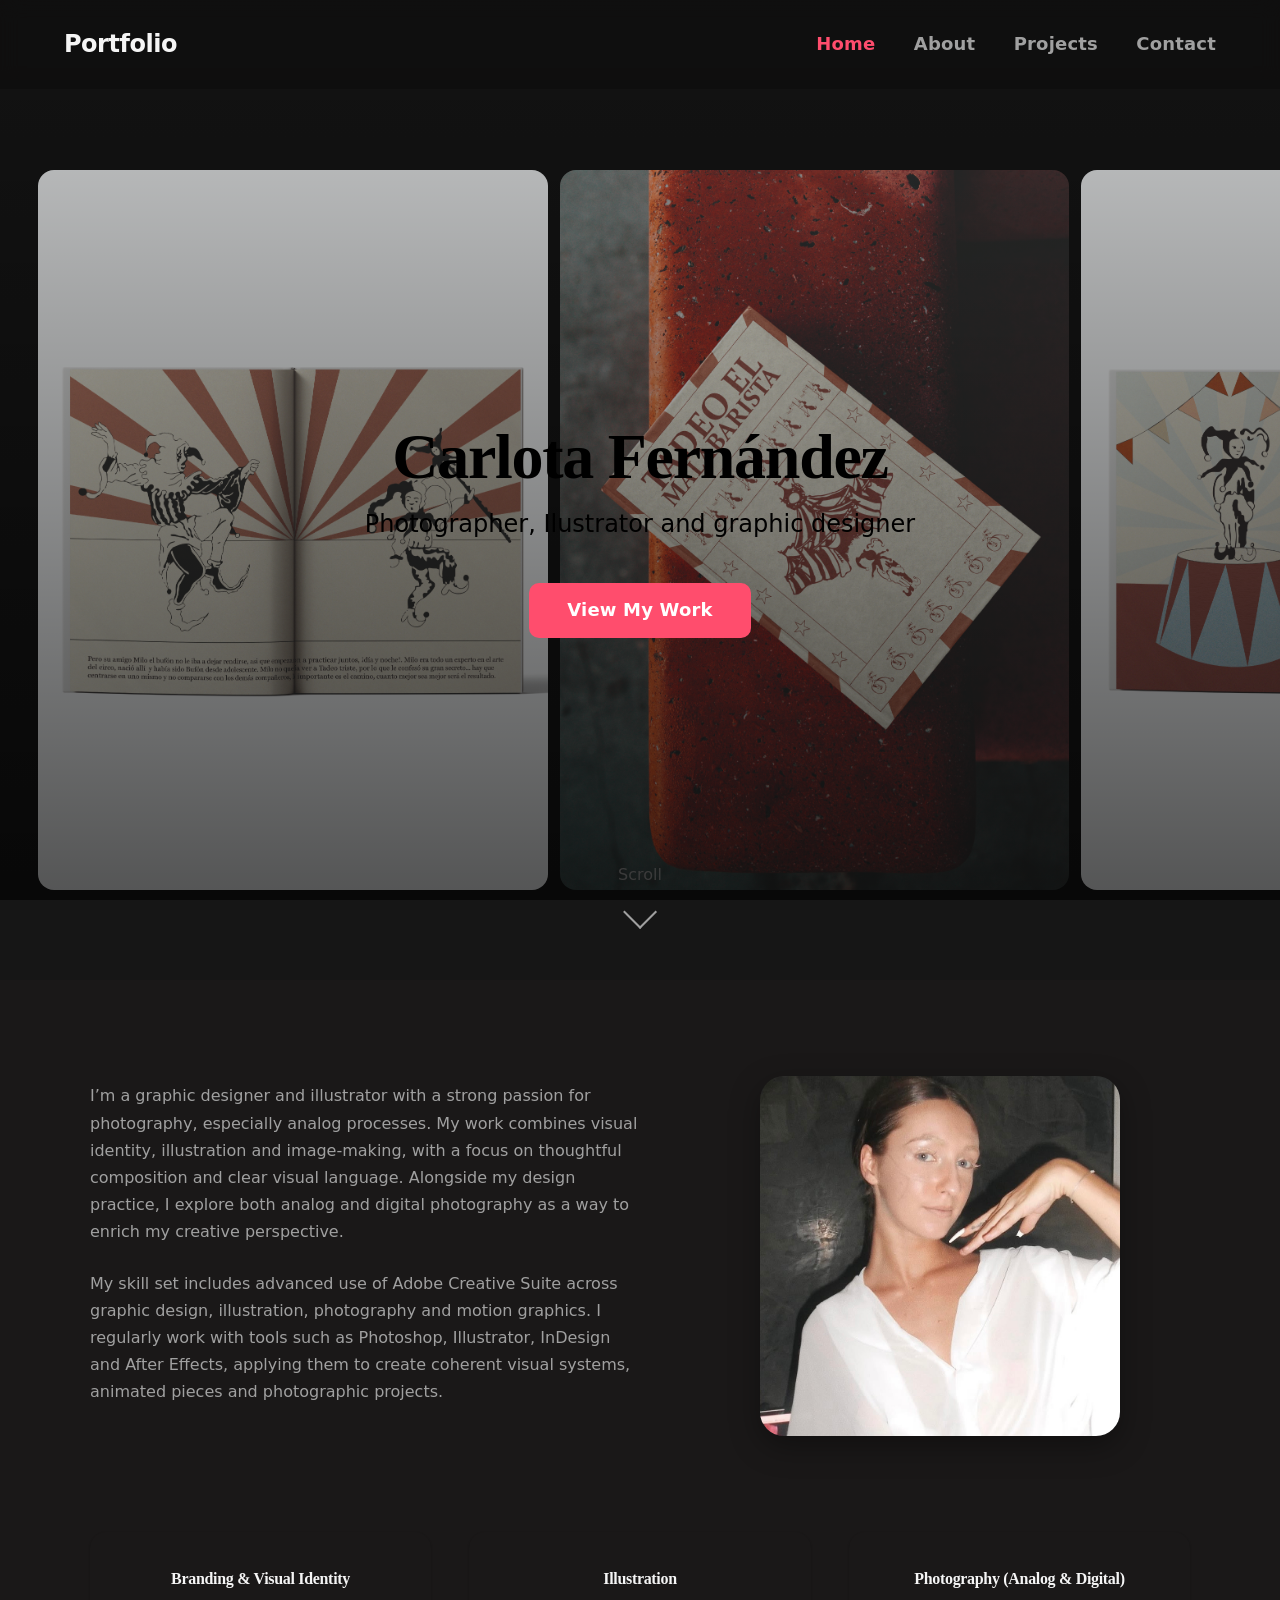
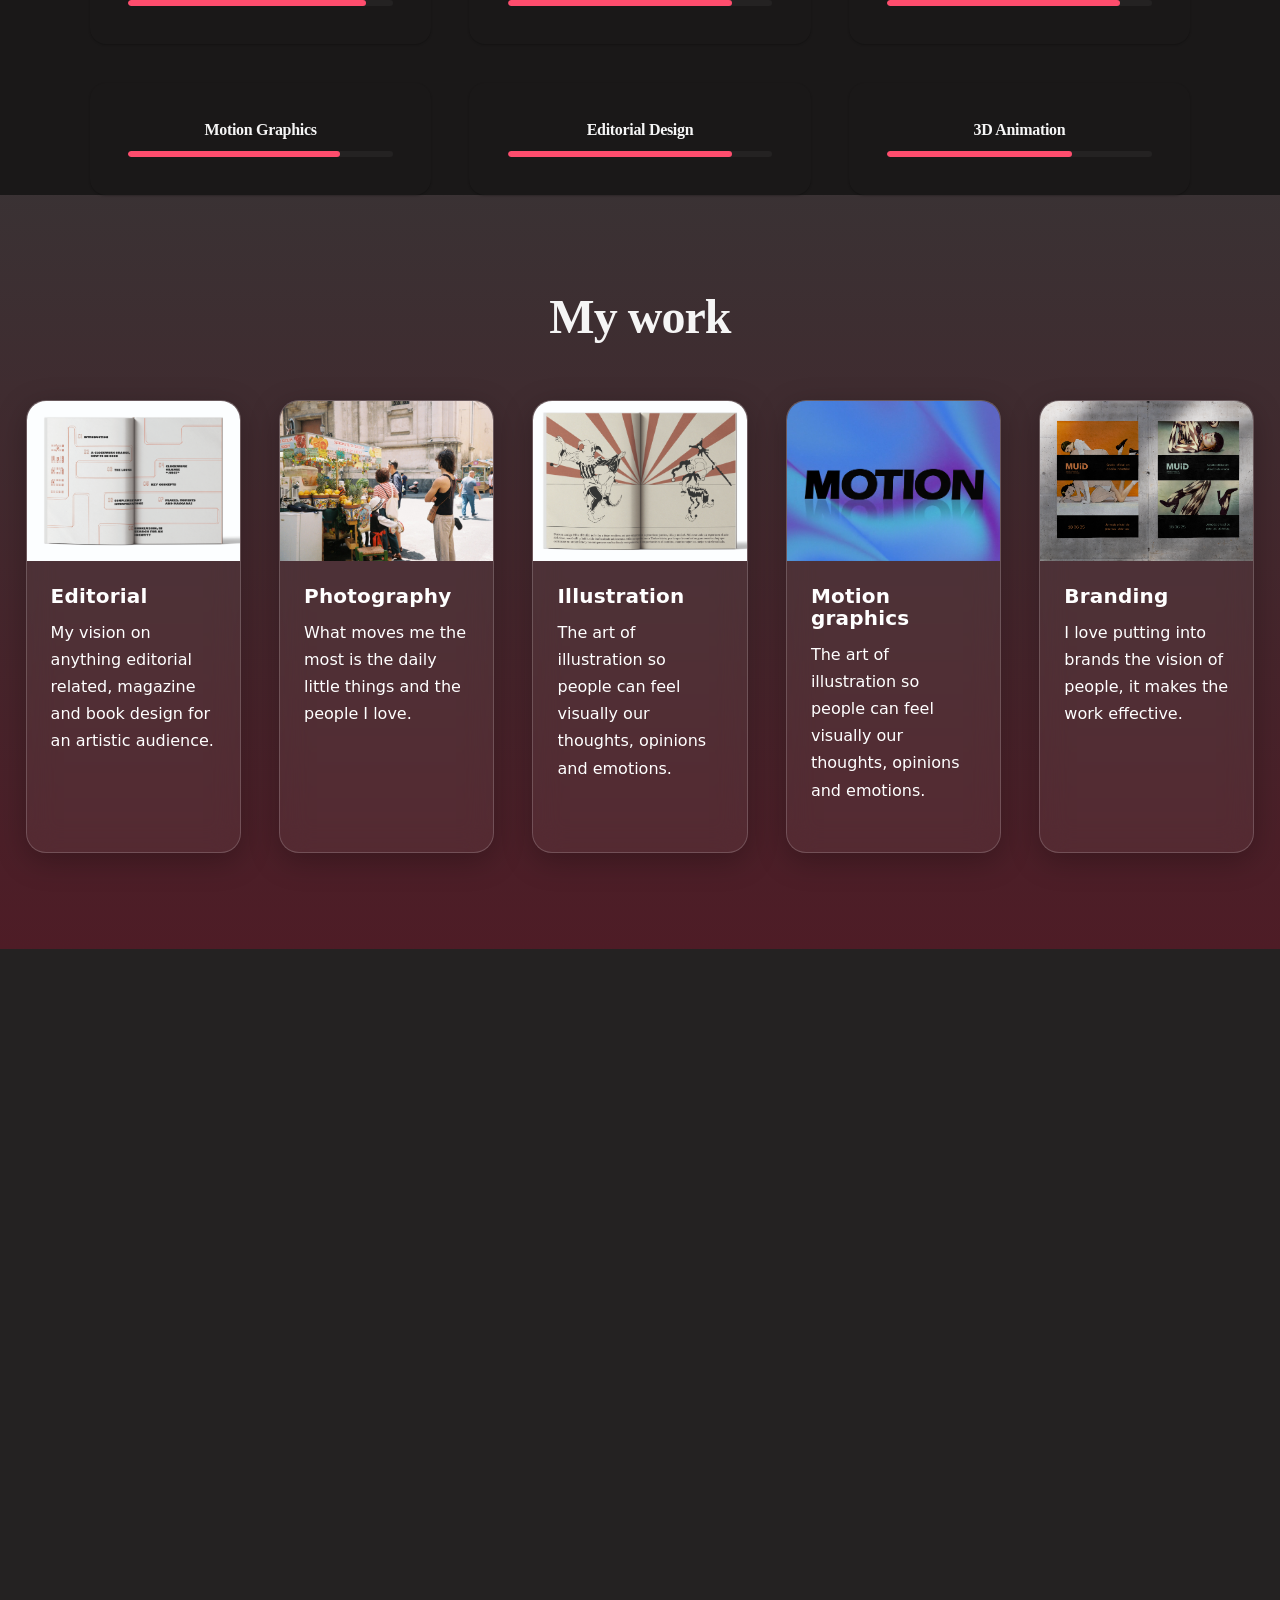
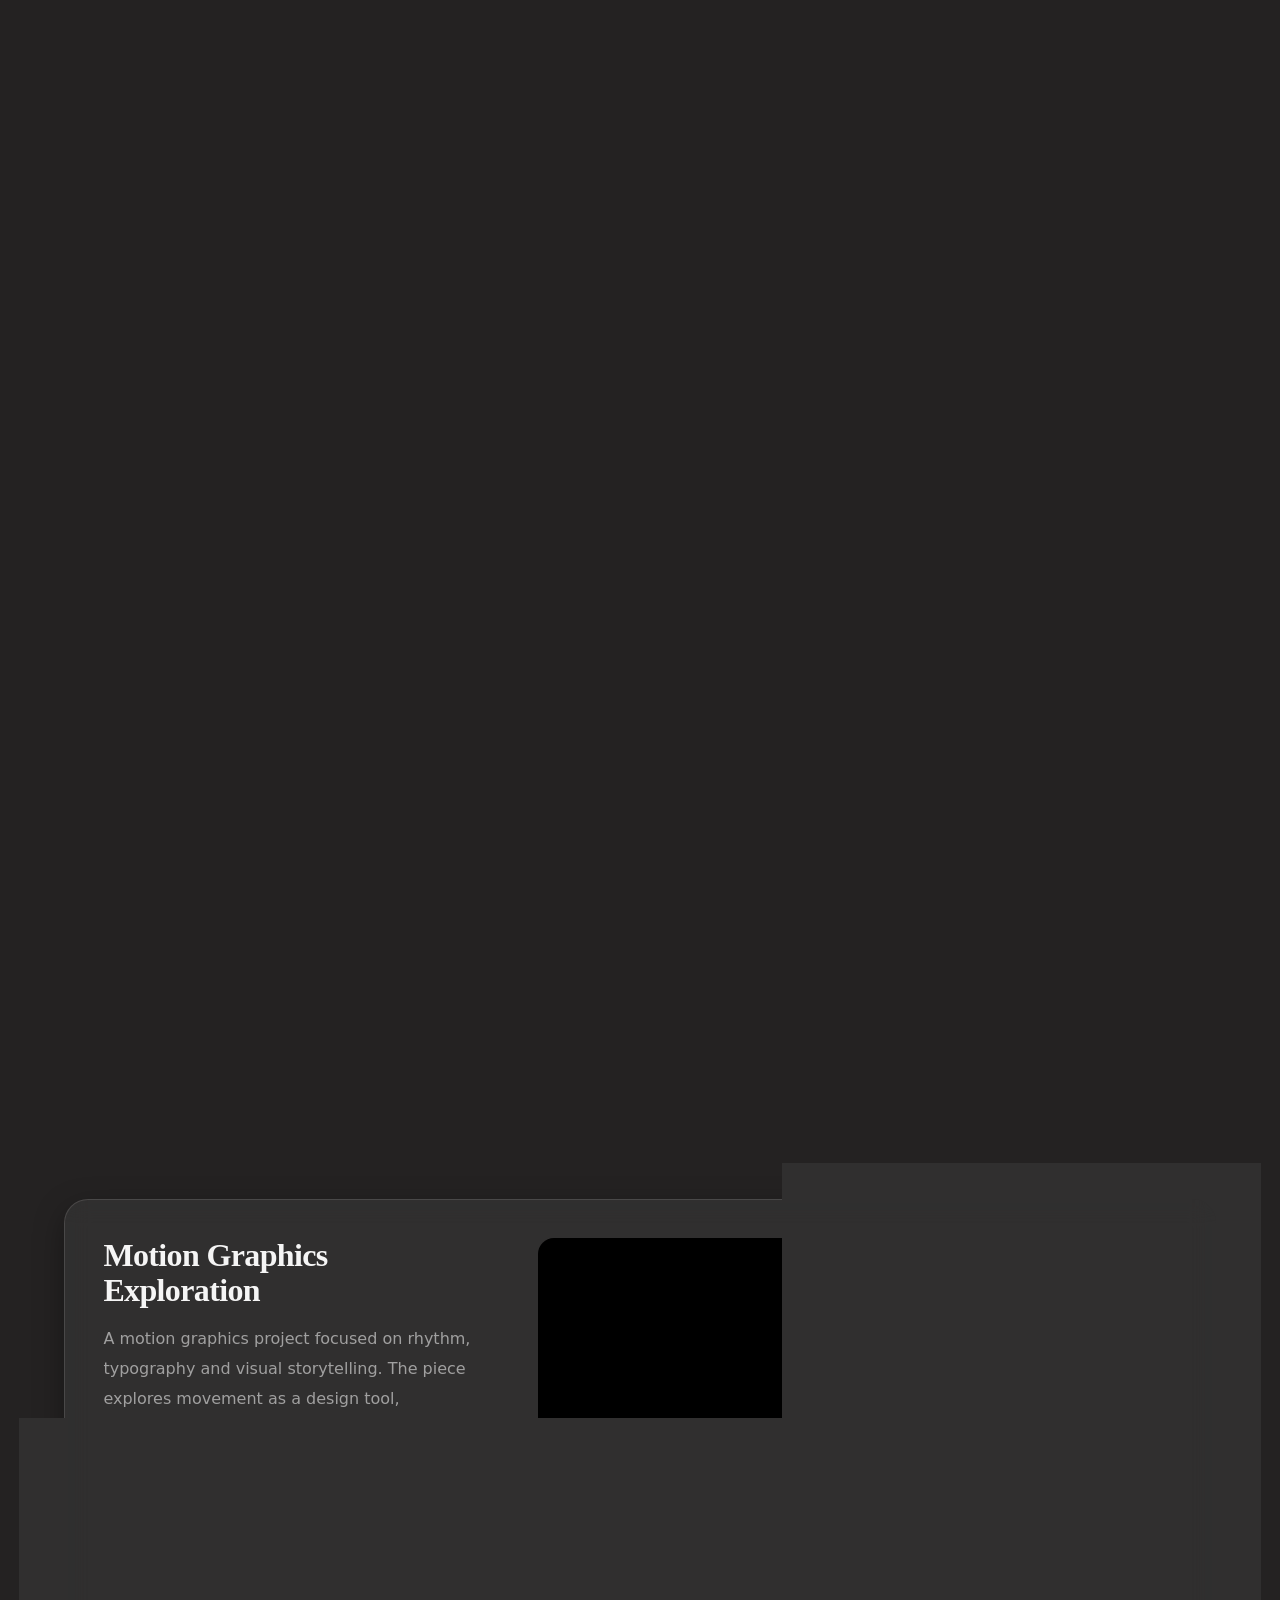
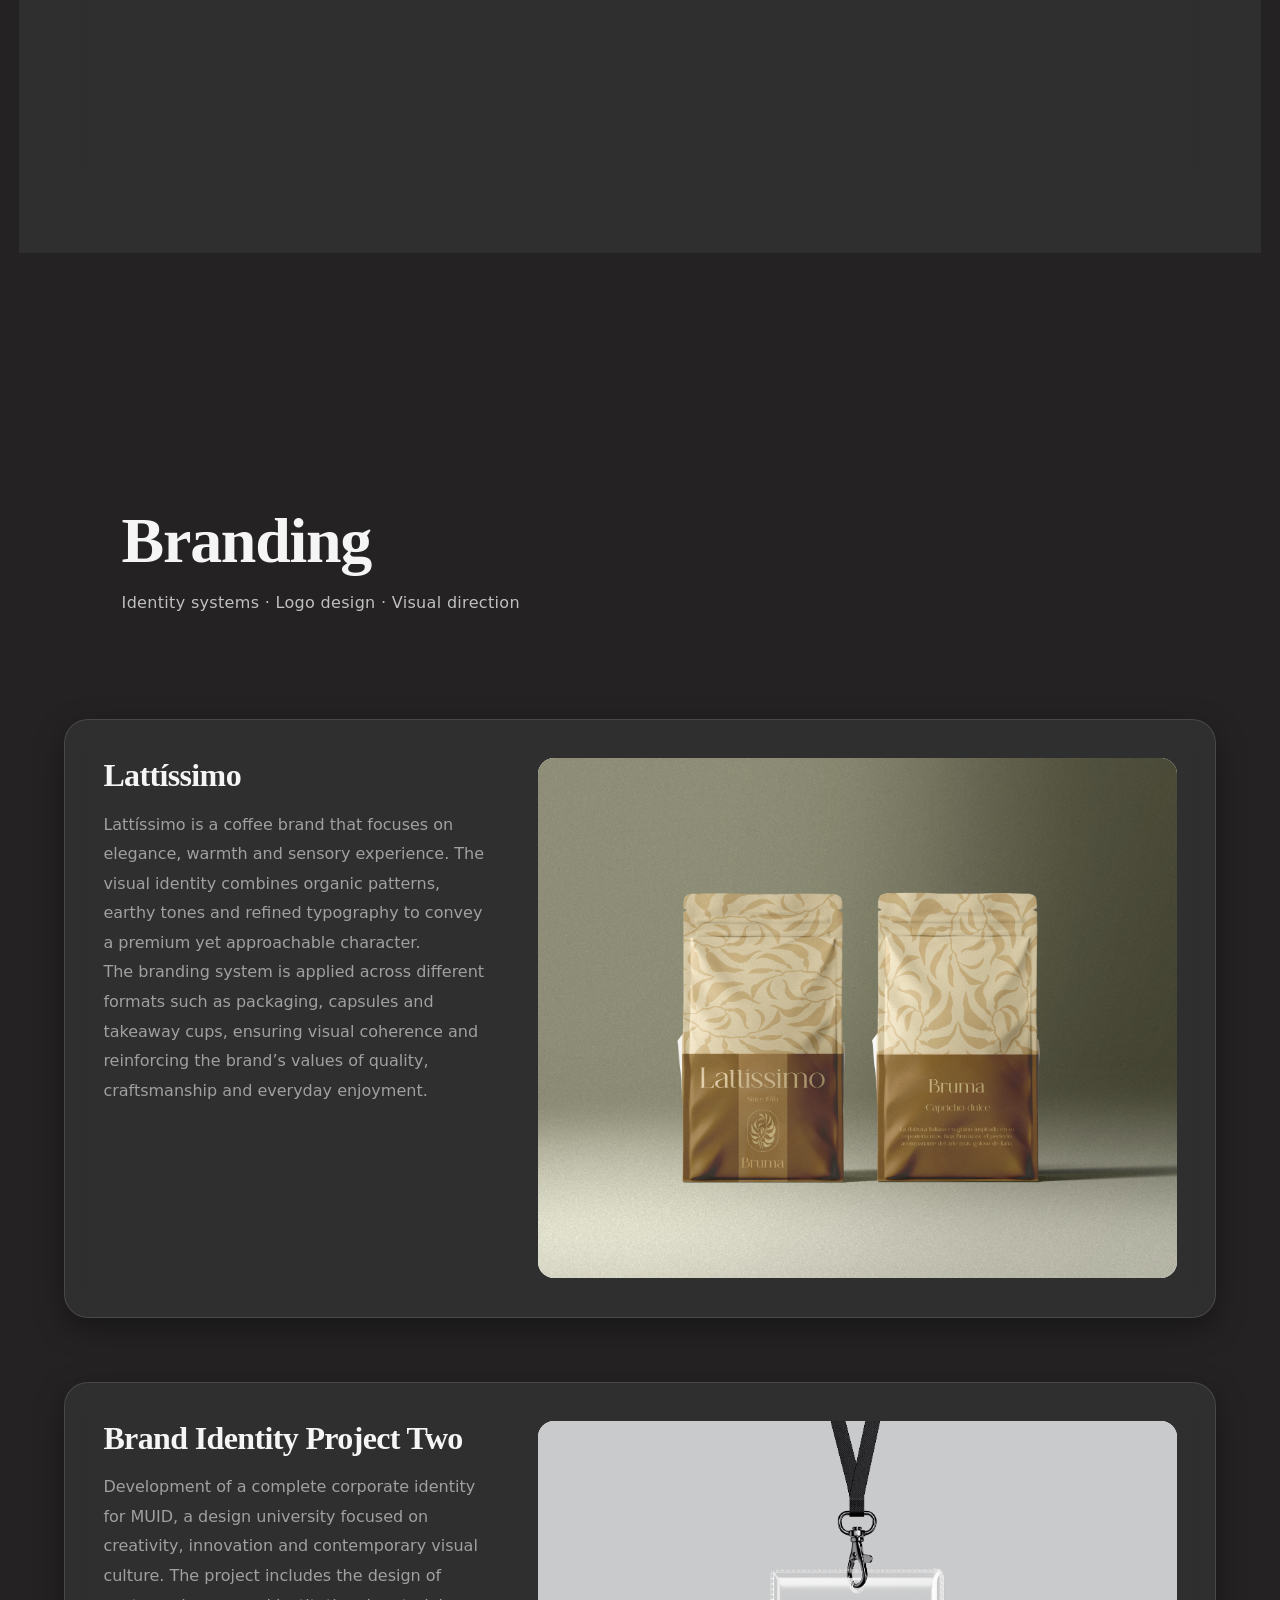
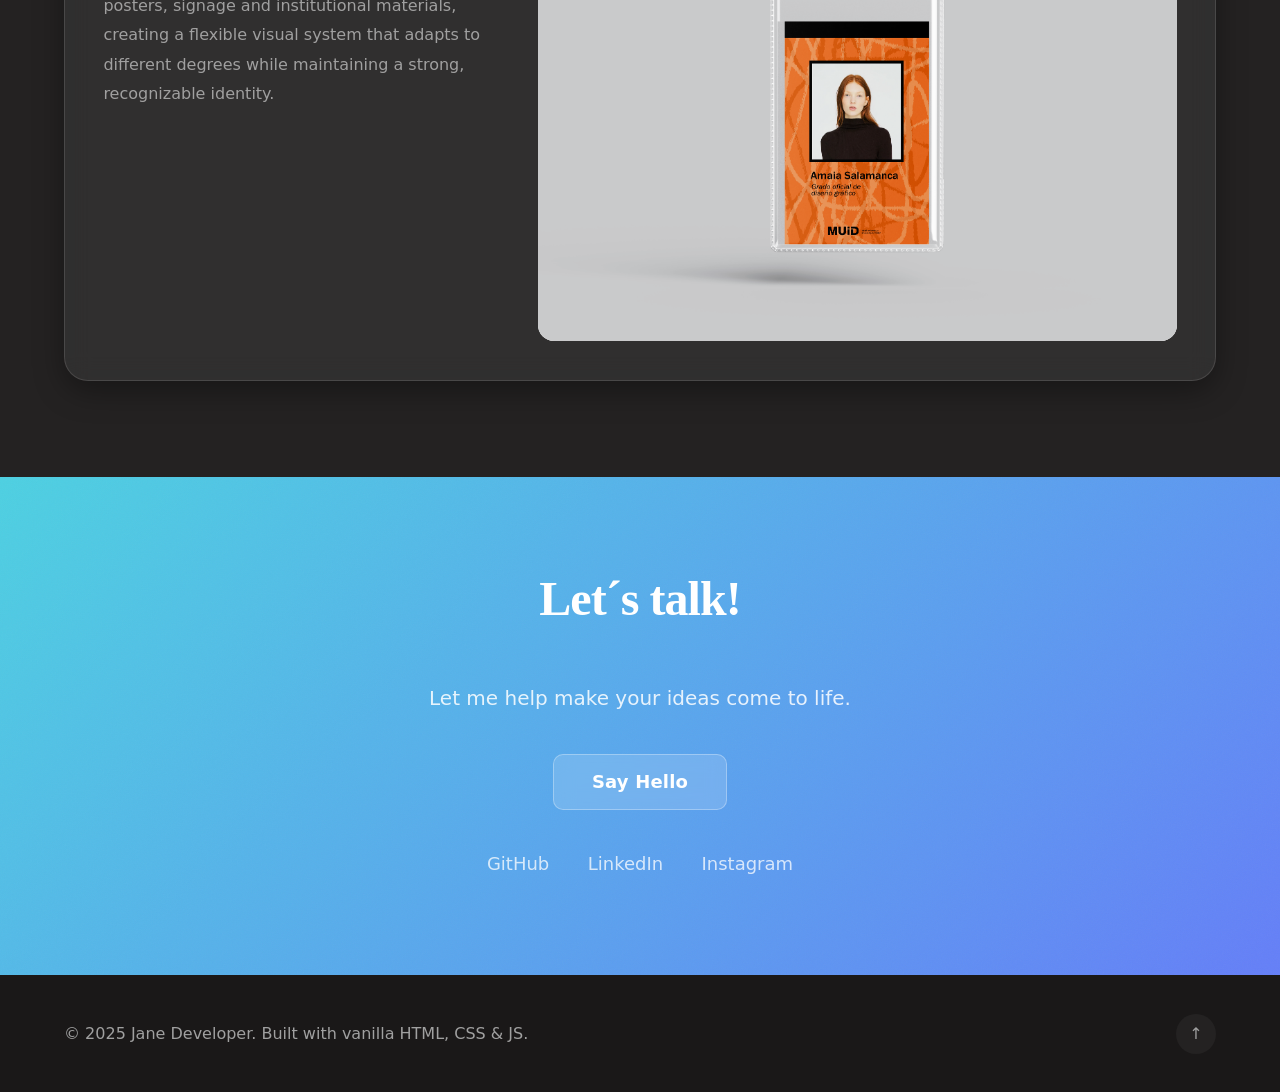
==== index.html @ 38323199 "seccion contact y 404 hecho" ====
<!DOCTYPE html>
<html lang="en">

<head>
	<meta charset="UTF-8" />
	<meta name="viewport" content="width=device-width, initial-scale=1.0" />
	<title>Portfolio | Carlota Fernández</title>

	<!-- Google Fonts -->
	<link rel="preconnect" href="https://fonts.googleapis.com">
	<link rel="preconnect" href="https://fonts.gstatic.com" crossorigin>

	<link
		href="https://fonts.googleapis.com/css2?family=DM+Serif+Display&family=Inter:wght@300;400;500;600;700&display=swap"
		rel="stylesheet">

	<!-- Main CSS -->
	<link rel="stylesheet" href="./assets/css/index.css" />

	<script src="./assets/js/main.js" defer></script>
</head>

<body>
	<!-- Skip link for accessibility -->
	<a href="#main" class="skip-link">Skip to main content</a>

	<!-- Navigation -->
	<nav class="nav">
		<div class="nav-container">
			<a href="#" class="nav-logo">Portfolio</a>
			<ul class="nav-links">
				<li><a href="#hero">Home</a></li>
				<li><a href="#about">About</a></li>
				<li><a href="#projects">Projects</a></li>
				<li><a href="#contact">Contact</a></li>
			</ul>
		</div>
	</nav>

	<main id="main">
		<!-- Hero Section -->
		<section id="hero" class="hero">
			<div class="hero-bg parallax-bg">
				<div class="hero-marquee">
					<div class="hero-track">
						<img src="assets/img/carrusel/1.jpg" alt="" />
						<img src="assets/img/carrusel/2.jpg" alt="" />
						<img src="assets/img/carrusel/3.jpg" alt="" />
						<img src="assets/img/carrusel/4.jpg" alt="" />
						<img src="assets/img/carrusel/5.jpg" alt="" />
						<img src="assets/img/carrusel/6.jpg" alt="" />
						<img src="assets/img/carrusel/7.jpg" alt="" />
						<img src="assets/img/carrusel/8.jpg" alt="" />
						<img src="assets/img/carrusel/9.jpg" alt="" />
						<img src="assets/img/carrusel/10.jpg" alt="" />
						<img src="assets/img/carrusel/11.jpg" alt="" />
						<img src="assets/img/carrusel/12.jpg" alt="" />
						<img src="assets/img/carrusel/13.jpg" alt="" />
						<img src="assets/img/carrusel/14.jpg" alt="" />
						<img src="assets/img/carrusel/15.jpg" alt="" />
						<img src="assets/img/carrusel/16.jpg" alt="" />


						<!-- Duplicadas para loop infinito -->
						<img src="assets/img/carrusel/1.jpg" alt="" />
						<img src="assets/img/carrusel/2.jpg" alt="" />
						<img src="assets/img/carrusel/3.jpg" alt="" />
						<img src="assets/img/carrusel/4.jpg" alt="" />
						<img src="assets/img/carrusel/5.jpg" alt="" />
						<img src="assets/img/carrusel/6.jpg" alt="" />
						<img src="assets/img/carrusel/7.jpg" alt="" />
						<img src="assets/img/carrusel/8.jpg" alt="" />
						<img src="assets/img/carrusel/9.jpg" alt="" />
						<img src="assets/img/carrusel/10.jpg" alt="" />
						<img src="assets/img/carrusel/11.jpg" alt="" />
						<img src="assets/img/carrusel/12.jpg" alt="" />
						<img src="assets/img/carrusel/13.jpg" alt="" />
						<img src="assets/img/carrusel/14.jpg" alt="" />
						<img src="assets/img/carrusel/15.jpg" alt="" />
						<img src="assets/img/carrusel/16.jpg" alt="" />
					</div>
				</div>
			</div>
			<div class="hero-content">
				<h1 class="hero-title animate-on-scroll">Carlota Fernández</h1>
				<p class="hero-subtitle animate-on-scroll">Photographer, Ilustrator and graphic designer</p>
				<a href="#projects" class="btn animate-on-scroll">View My Work</a>
			</div>
			<div class="scroll-indicator">
				<span>Scroll</span>
				<div class="scroll-arrow"></div>
			</div>
		</section>

		<!-- About Section -->
		<div class="about-grid">
			<!-- Texto + foto -->
			<div class="about-intro">
				<div class="about-text animate-on-scroll">
					<p>
						I’m a graphic designer and illustrator with a strong passion for photography,
						especially analog processes. My work combines visual identity, illustration and
						image-making, with a focus on thoughtful composition and clear visual language.
						Alongside my design practice, I explore both analog and digital photography as
						a way to enrich my creative perspective.
					</p>
					<p>
						My skill set includes advanced use of Adobe Creative Suite across graphic design,
						illustration, photography and motion graphics. I regularly work with tools such as
						Photoshop, Illustrator, InDesign and After Effects, applying them to create
						coherent visual systems, animated pieces and photographic projects.
					</p>
				</div>

				<div class="about-photo animate-on-scroll">
					<img src="assets/img/yo.jpeg" alt="Portrait of Your Name" />
				</div>
			</div>

			<!-- Skills abajo -->
			<div class="skills-grid" data-reveal-stagger>
				<div class="skill-card">
					<h3>Branding & Visual Identity</h3>
					<div class="skill-bar">
						<div class="skill-fill" style="--fill: 90%"></div>
					</div>
				</div>

				<div class="skill-card">
					<h3>Illustration</h3>
					<div class="skill-bar">
						<div class="skill-fill" style="--fill: 85%"></div>
					</div>
				</div>

				<div class="skill-card">
					<h3>Photography (Analog & Digital)</h3>
					<div class="skill-bar">
						<div class="skill-fill" style="--fill: 88%"></div>
					</div>
				</div>

				<div class="skill-card">
					<h3>Motion Graphics</h3>
					<div class="skill-bar">
						<div class="skill-fill" style="--fill: 80%"></div>
					</div>
				</div>
				<div class="skill-card">
					<h3>Editorial Design</h3>
					<div class="skill-bar">
						<div class="skill-fill" style="--fill: 85%"></div>
					</div>
				</div>

				<div class="skill-card">
					<h3>3D Animation</h3>
					<div class="skill-bar">
						<div class="skill-fill" style="--fill: 70%"></div>
					</div>
				</div>
			</div>
		</div>

		<!-- Projects Section -->
		<section id="projects" class="section projects">
			<div class="container">
				<h2 class="section-title animate-on-scroll">My work</h2>

				<div class="projects-grid" data-reveal-stagger>

					<!-- Editorial -->
					<article class="project-card">
						<a href="#editorial" class="project-link">
							<div class="project-image">
								<img src="assets/img/carrusel/8.jpg" alt="Editorial design projects" loading="lazy" />
							</div>
							<div class="project-content">
								<h3>Editorial</h3>
								<p>My vision on anything editorial related, magazine and book design for an artistic
									audience.</p>
							</div>
						</a>
					</article>

					<!-- Photography -->
					<article class="project-card">
						<a href="#photography" class="project-link">
							<div class="project-image">
								<img src="assets/img/fotografia/A1.JPG" alt="Photography projects" loading="lazy" />
							</div>
							<div class="project-content">
								<h3>Photography</h3>
								<p>What moves me the most is the daily little things and the people I love.</p>
							</div>
						</a>
					</article>

					<!-- Illustration -->
					<article class="project-card">
						<a href="#illustration" class="project-link">
							<div class="project-image">
								<img src="assets/img/carrusel/1.jpg" alt="Illustration projects" loading="lazy" />
							</div>
							<div class="project-content">
								<h3>Illustration</h3>
								<p>The art of illustration so people can feel visually our thoughts, opinions and
									emotions.</p>
							</div>
						</a>
					</article>


					<!-- Motion graphics -->
					<article class="project-card">
						<a href="#motion-graphics" class="project-link">
							<div class="project-image">
								<img src="assets/img/Captura de pantalla (722).png" alt="Illustration projects"
									loading="lazy" />
							</div>
							<div class="project-content">
								<h3>Motion graphics</h3>
								<p>The art of illustration so people can feel visually our thoughts, opinions and
									emotions.</p>
							</div>
						</a>
					</article>

					<!-- Branding -->
					<article class="project-card">
						<a href="#branding" class="project-link">
							<div class="project-image">
								<img src="assets/img/carrusel/17.jpg" alt="Branding projects" loading="lazy" />
							</div>
							<div class="project-content">
								<h3>Branding</h3>
								<p>I love putting into brands the vision of people, it makes the work effective.</p>
							</div>
						</a>
					</article>

				</div>
			</div>
		</section>

		<!-- SECCION EDITORIAL -->
		<section id="editorial" class="section editorial">
			<div class="editorial-wrapper">

				<!-- COVER -->
				<div class="editorial-cover">
					<div class="editorial-cover__content">
						<div class="editorial-cover__text animate-on-scroll">
							<h2 class="editorial-cover__title">Editorial</h2>
							<p class="editorial-cover__subtitle">Books · Magazines · Layout design</p>
						</div>
					</div>
				</div>

				<!-- PROYECTOS EDITORIAL -->
				<article class="editorial-project animate-on-scroll">
					<div class="editorial-text">
						<h3>Book collection cover design</h3>
						<p>
							This project combines illustration and editorial design to create three covers for a
							self-help book collection. Each cover visually represents the main idea of its narrative
							through clear composition, strong typography and a cohesive illustrated style.
						</p>
					</div>

					<div class="editorial-carousel">
						<div class="editorial-track">
							<img src="assets/img/editorial/tresjuntos.jpg" alt="Book covers overview">
							<img src="assets/img/editorial/juntas.jpg" alt="Cover variation 1">
							<img src="assets/img/editorial/juntas2.jpg" alt="Cover variation 2">
							<img src="assets/img/editorial/juntas3.jpg" alt="Cover variation 3">
							<img src="assets/img/editorial/juntas4.jpg" alt="Cover variation 4">
						</div>
					</div>
				</article>

				<article class="editorial-project animate-on-scroll">
					<div class="editorial-text">
						<h3>Muid magazines</h3>
						<p>
							Editorial design of a magazine collection for a university. The set includes three issues,
							one for each degree: graphic design, industrial design and fashion design. The layouts
							follow
							the university’s visual identity with a refined typographic system, strong grid structure
							and
							a consistent rhythm across spreads.
						</p>
					</div>

					<div class="editorial-carousel">
						<div class="editorial-track">
							<img src="assets/img/editorial/muid/2.png" alt="Muid magazine spread 1">
							<img src="assets/img/editorial/muid/8.png" alt="Muid magazine spread 2">
							<img src="assets/img/editorial/muid/4.png" alt="Muid magazine spread 3">
							<img src="assets/img/editorial/muid/7.png" alt="Muid magazine spread 4">
							<img src="assets/img/editorial/muid/todas.png" alt="Muid magazine collection overview">
						</div>
					</div>
				</article>

			</div>
		</section>

		<!-- Photography section -->
		<section id="photography" class="section photography">
			<div class="photo-wrapper">

				<!-- COVER -->
				<div class="photo-cover">
					<div class="photo-cover__bg"></div>
					<div class="photo-cover__overlay"></div>

					<div class="photo-cover__content">
						<div class="photo-cover__text animate-on-scroll">
							<h2 class="photo-cover__title">Photography</h2>
							<p class="photo-cover__subtitle">Analog series · 35mm film</p>
						</div>
					</div>
				</div>

				<!-- SINGLE PROJECT CARD -->
				<article class="photo-project animate-on-scroll">
					<div class="photo-text">
						<h3>Analog Photography</h3>
						<p>
							A personal analog photography series focused on everyday moments, quiet details and the
							people I love. I work mainly with film to embrace imperfections, grain and a slower way of
							seeing.
						</p>
					</div>

					<div class="photo-carousel">
						<div class="photo-track">
							<img src="assets/img/fotografia/image00002.jpeg" alt="Analog photo 1">
							<img src="assets/img/fotografia/image00003.jpeg" alt="Analog photo 2">
							<img src="assets/img/fotografia/image00004.jpeg" alt="Analog photo 3">
							<img src="assets/img/fotografia/image00025.jpeg" alt="Analog photo 4">
							<img src="assets/img/fotografia/image00006.jpeg" alt="Analog photo 5">
							<img src="assets/img/fotografia/image00015.jpeg" alt="Analog photo 6">
							<img src="assets/img/fotografia/image00019.jpeg" alt="Analog photo 7">
							<img src="assets/img/fotografia/image00012.jpeg" alt="Analog photo 8">
							<img src="assets/img/fotografia/image00026.jpeg" alt="Analog photo 9">
							<img src="assets/img/fotografia/image00019.jpeg" alt="Analog photo 10">
						</div>
					</div>
				</article>

			</div>
		</section>



		<!-- SECCION ILLUSTRATION -->
		<section id="illustration" class="section illustration">
			<div class="illustration-wrapper">

				<!-- COVER -->
				<div class="illustration-cover">
					<div class="illustration-cover__content">
						<div class="illustration-cover__text animate-on-scroll">
							<h2 class="illustration-cover__title">Illustration</h2>
							<p class="illustration-cover__subtitle">Character design · Editorial illustration · Visual
								storytelling</p>
						</div>
					</div>
				</div>

				<!-- PROJECT 1 -->
				<article class="illustration-project animate-on-scroll">
					<div class="illustration-text">
						<h3>Tadeo the juggler</h3>
						<p>
						<p>
							“Tadeo the Juggler” is an illustrated children’s book that combines editorial design and
							illustration to tell
							a story about patience, creativity and the learning process. The project explores how visual
							storytelling can
							communicate emotions and ideas beyond words, using illustration as a key narrative element
							rather than a
							purely decorative one.
						</p>

						<p>
							The relationship between image, text and layout was carefully developed to create a clear
							and engaging
							reading experience. Through thoughtful composition, color choices and pacing, the book
							builds a coherent
							visual language that supports the story and guides the reader naturally through each page.
						</p>
						</p>
					</div>

					<div class="illustration-carousel">
						<div class="illustration-track">
							<img src="assets/img/ilustracion/tadeo1.png" alt="Illustration project 1 image 1">
							<img src="assets/img/ilustracion/tadeo2.png" alt="Illustration project 1 image 2">
							<img src="assets/img/ilustracion/tadeo3.png" alt="Illustration project 1 image 3">
							<img src="assets/img/ilustracion/tadeo4.png" alt="Illustration project 1 image 4">

						</div>
					</div>
				</article>

				<!-- PROJECT 2 -->
				<article class="illustration-project animate-on-scroll">
					<div class="illustration-text">
						<h3>Stanley Kubrick book cover series</h3>
						<p>
							This project explores illustration as a narrative and conceptual tool applied to book cover
							design.
							The series reinterprets iconic films by Stanley Kubrick through a strong graphic language,
							using
							symbolism, limited color palettes and textured finishes inspired by print and analog
							processes.
							Each cover is designed to visually translate the core themes of the story, creating a
							cohesive yet
							distinctive collection that balances illustration, typography and editorial composition.
						</p>

					</div>

					<div class="illustration-carousel">
						<div class="illustration-track">
							<img src="assets/img/ilustracion/5.png" alt="Illustration project 1 image 1">
							<img src="assets/img/ilustracion/2.png" alt="Illustration project 1 image 2">
							<img src="assets/img/ilustracion/1.png" alt="Illustration project 1 image 3">
							<img src="assets/img/ilustracion/4.png" alt="Illustration project 1 image 4">
							<img src="assets/img/ilustracion/3.png" alt="Illustration project 1 image 5">
							<img src="assets/img/ilustracion/6.png" alt="Illustration project 1 image 4">
							<img src="assets/img/ilustracion/7.png" alt="Illustration project 1 image 5">
						</div>
				</article>

			</div>
		</section>


		<!-- MOTION GRAPHICS SECTION -->
		<section id="motion-graphics" class="section motion">
			<div class="motion-wrapper">

				<!-- COVER (simple, no bg, no parallax) -->
				<div class="motion-cover animate-on-scroll">
					<div class="motion-cover__text">
						<h2 class="motion-cover__title">Motion Graphics</h2>
						<p class="motion-cover__subtitle">After Effects · Typography · Rhythm</p>
					</div>
				</div>

				<!-- PROJECT CARD -->
				<article class="motion-project animate-on-scroll">
					<div class="motion-text">
						<h3>Motion Graphics Exploration</h3>
						<p>
							A motion graphics project focused on rhythm, typography and visual storytelling.
							The piece explores movement as a design tool, combining timing, composition and
							graphic elements to create dynamic visual narratives.
						</p>
					</div>

					<div class="motion-media">
						<video src="assets/img/motion graphics/MOTION.mp4" autoplay loop muted playsinline></video>
					</div>
				</article>

			</div>
		</section>


		<!-- BRANDING SECTION -->
		<section id="branding" class="section branding">
			<div class="branding-wrapper">

				<!-- COVER (simple) -->
				<div class="branding-cover">
					<div class="branding-cover__content">
						<div class="branding-cover__text animate-on-scroll">
							<h2 class="branding-cover__title">Branding</h2>
							<p class="branding-cover__subtitle">Identity systems · Logo design · Visual direction</p>
						</div>
					</div>
				</div>

				<!-- PROJECT 1 -->
				<article class="branding-project animate-on-scroll">
					<div class="branding-text">
						<h3>Lattíssimo</h3>
						<p>
						<p>
							Lattíssimo is a coffee brand that focuses on elegance, warmth and sensory experience. The
							visual identity combines organic patterns, earthy tones and refined typography to convey a
							premium yet approachable character.
						</p>

						<p>
							The branding system is applied across different formats such as packaging, capsules and
							takeaway cups, ensuring visual coherence and reinforcing the brand’s values of quality,
							craftsmanship and everyday enjoyment.
						</p>


						</p>
					</div>

					<div class="branding-carousel">
						<div class="branding-track">
							<img src="assets/img/Branding/1.png" alt="Branding project one image 1">
							<img src="assets/img/Branding/2.png" alt="Branding project one image 2">
							<img src="assets/img/Branding/3.png" alt="Branding project one image 3">
							<img src="assets/img/Branding/4.png" alt="Branding project one image 4">
							<img src="assets/img/Branding/5.png" alt="Branding project one image 5">
							<img src="assets/img/Branding/6.png" alt="Branding project one image 6">
						</div>
					</div>
				</article>

				<!-- PROJECT 2 -->
				<article class="branding-project animate-on-scroll">
					<div class="branding-text">
						<h3>Brand Identity Project Two</h3>
						<p>
							Development of a complete corporate identity for MUID, a design university focused on
							creativity, innovation and contemporary visual culture. The project includes the design of
							posters, signage and institutional materials, creating a flexible visual system that adapts
							to different degrees while maintaining a strong, recognizable identity.
						</p>
					</div>

					<div class="branding-carousel">
						<div class="branding-track">
							<img src="assets/img/Branding/muid/1.png" alt="Branding project two image 1">
							<img src="assets/img/Branding/muid/2.png" alt="Branding project two image 2">
							<img src="assets/img/Branding/muid/3.png" alt="Branding project two image 3">
							<img src="assets/img/Branding/muid/4.png" alt="Branding project two image 4">
							<img src="assets/img/Branding/muid/5.png" alt="Branding project two image 5">
							<img src="assets/img/Branding/muid/6.png" alt="Branding project two image 6">
						</div>
					</div>
				</article>

			</div>
		</section>

		<!-- Contact Section -->
		<section id="contact" class="section contact">
			<div class="container">
				<h2 class="section-title animate-on-scroll">Let´s talk!</h2>
				<div class="contact-content animate-on-scroll">
					<p>Let me help make your ideas come to life.</p>
					<a href="mailto:hello@example.com" class="btn btn-primary">Say Hello</a>
					<div class="social-links">
						<a href="#" aria-label="GitHub">GitHub</a>
						<a href="#" aria-label="LinkedIn">LinkedIn</a>
						<a href="#" aria-label="Instagram">Instagram</a>
					</div>
				</div>
			</div>
		</section>
	</main>

	<!-- Footer -->
	<footer class="footer">
		<div class="container">
			<p>&copy; 2025 Jane Developer. Built with vanilla HTML, CSS & JS.</p>
			<a href="#hero" class="back-to-top" aria-label="Back to top">↑</a>
		</div>
	</footer>


</body>

</html>
---- assets/css/index.css ----
@import url(base.css);
@import url(components.css);
@import url(layout.css);
@import url(reset.css);
@import url(theme.css);
@import url(navigation.css);
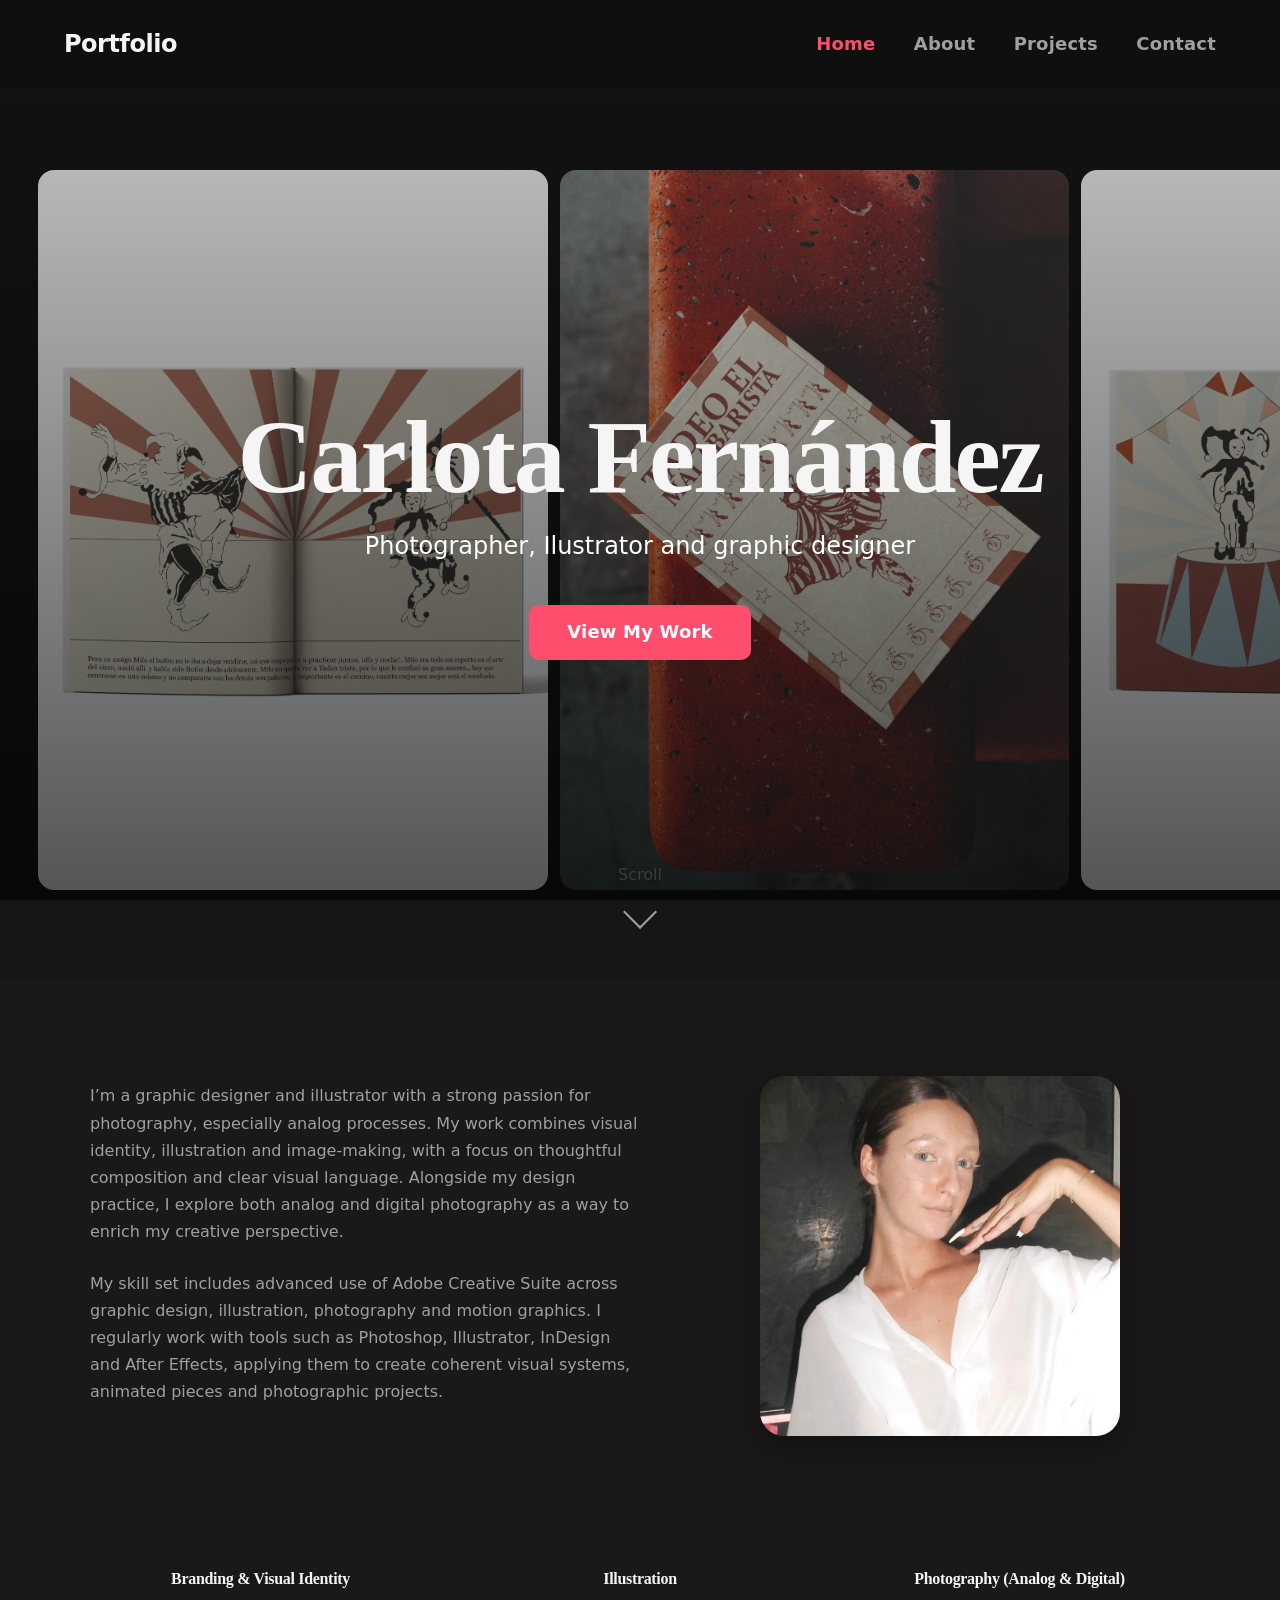
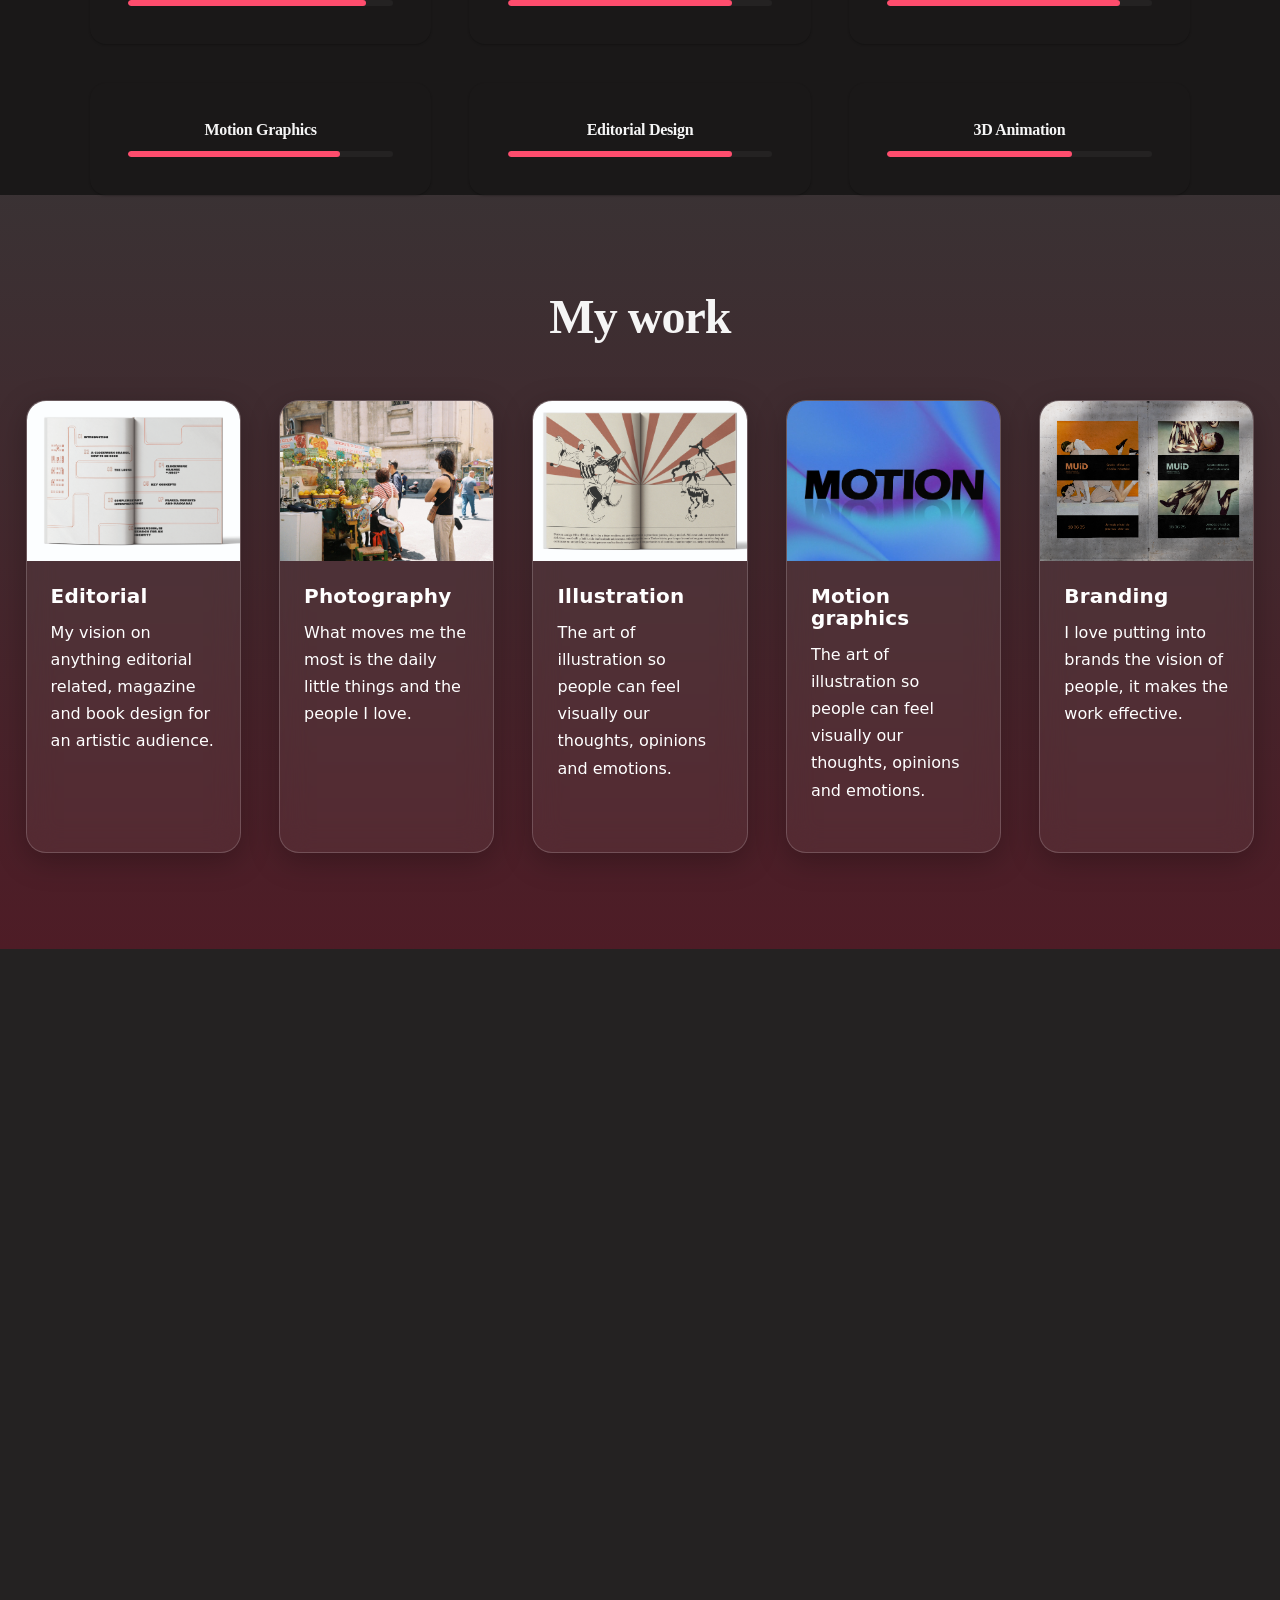
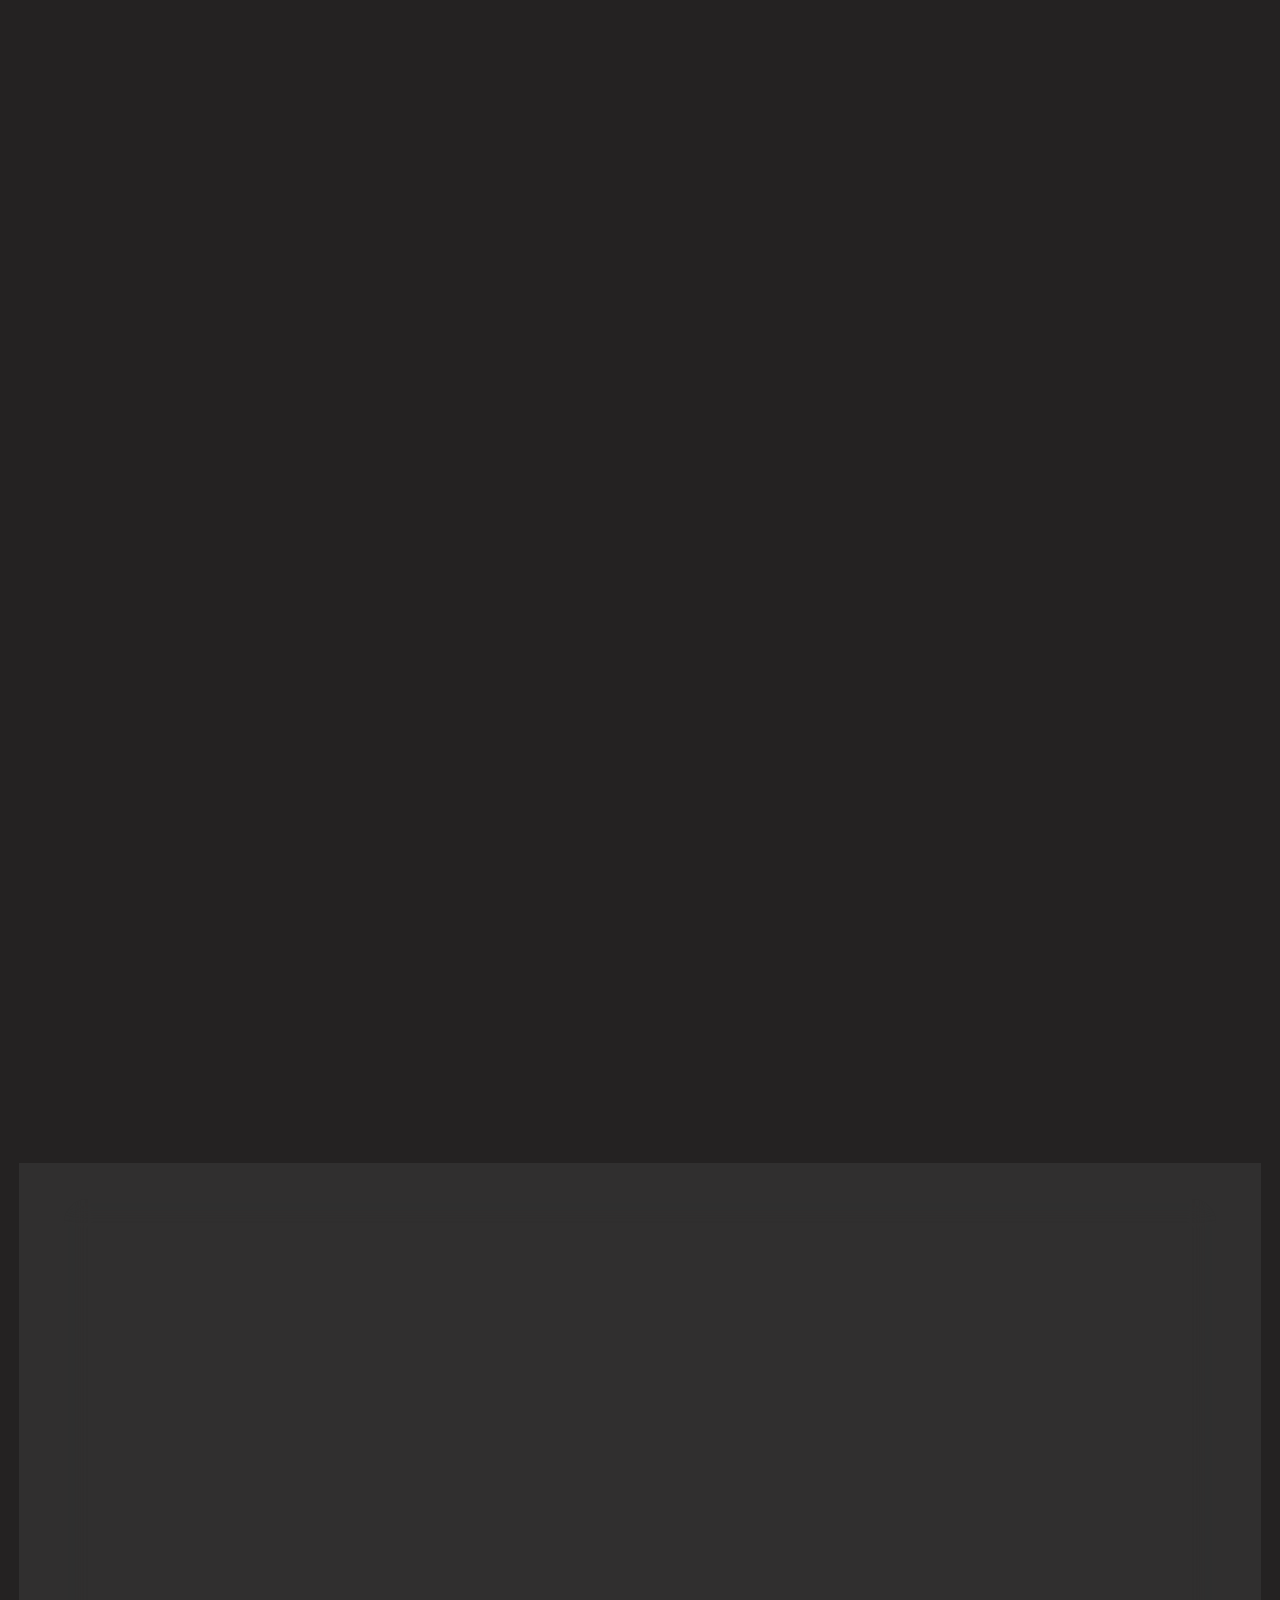
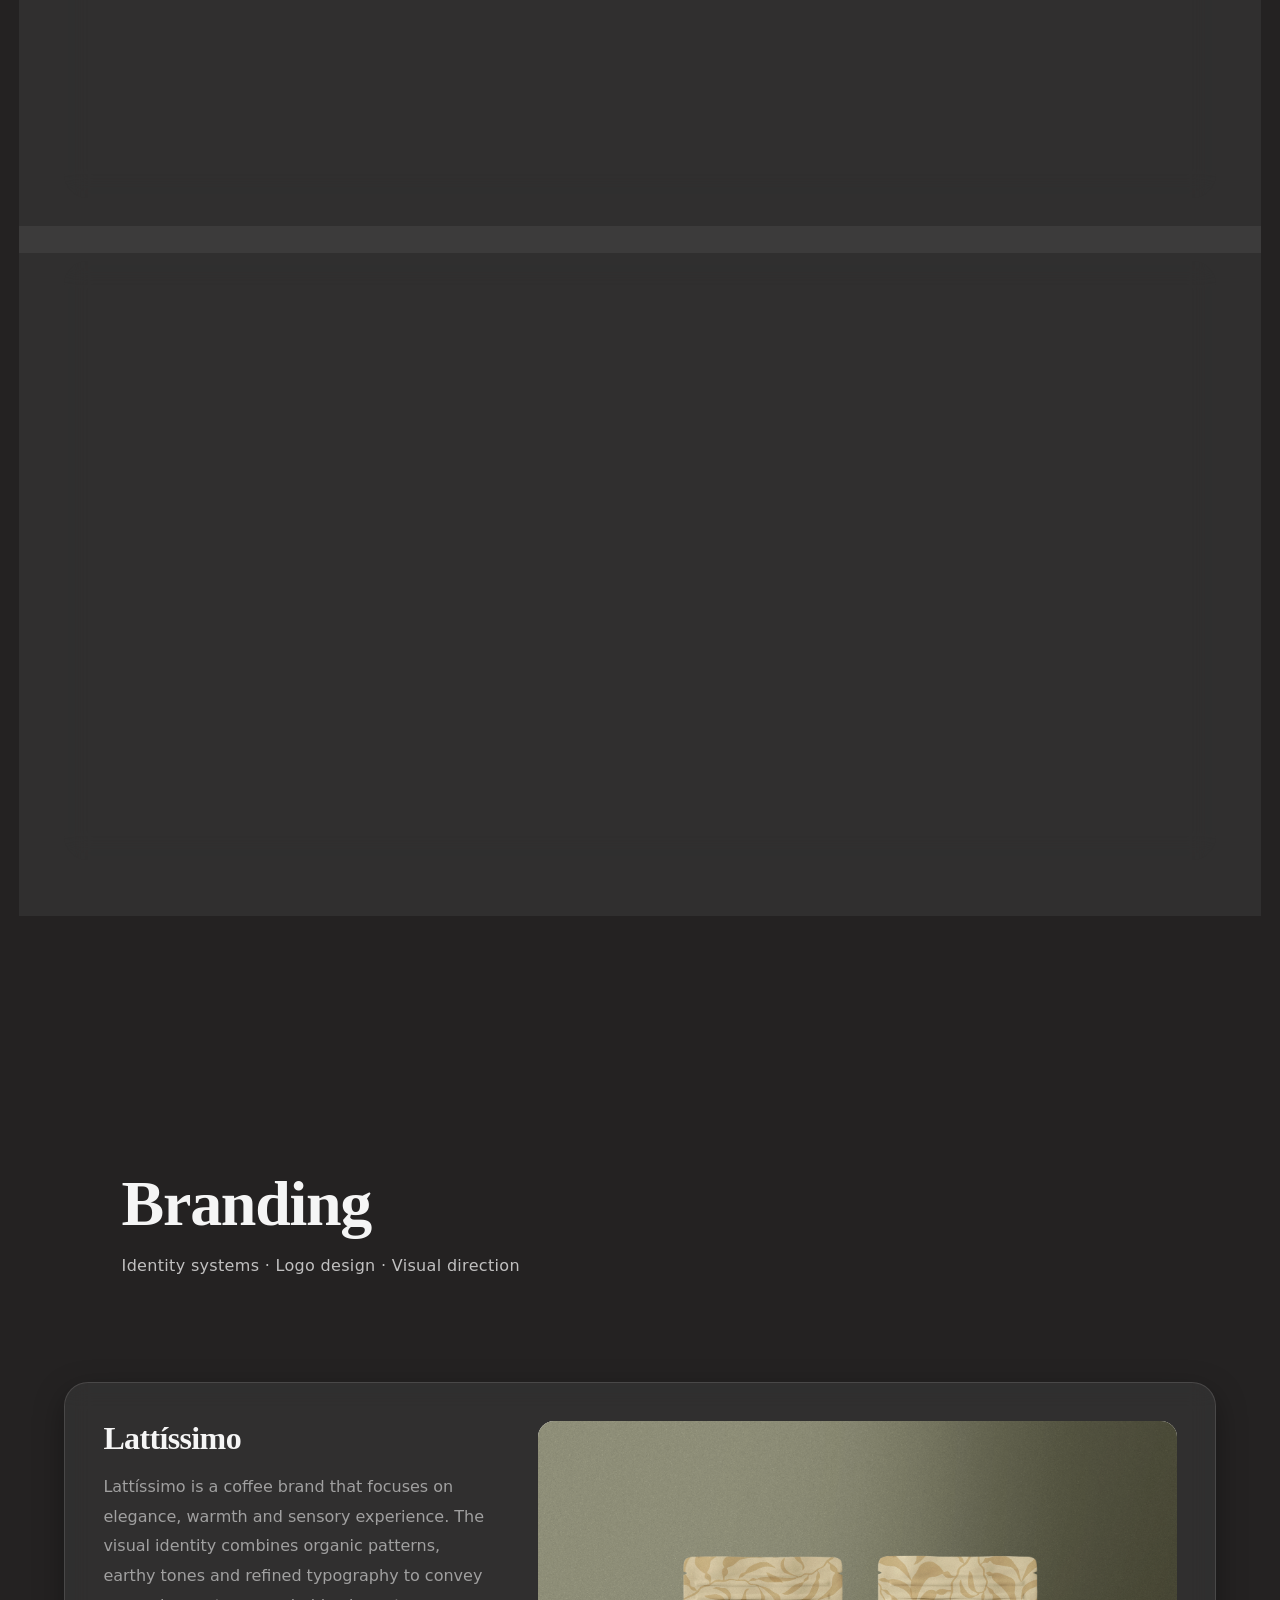
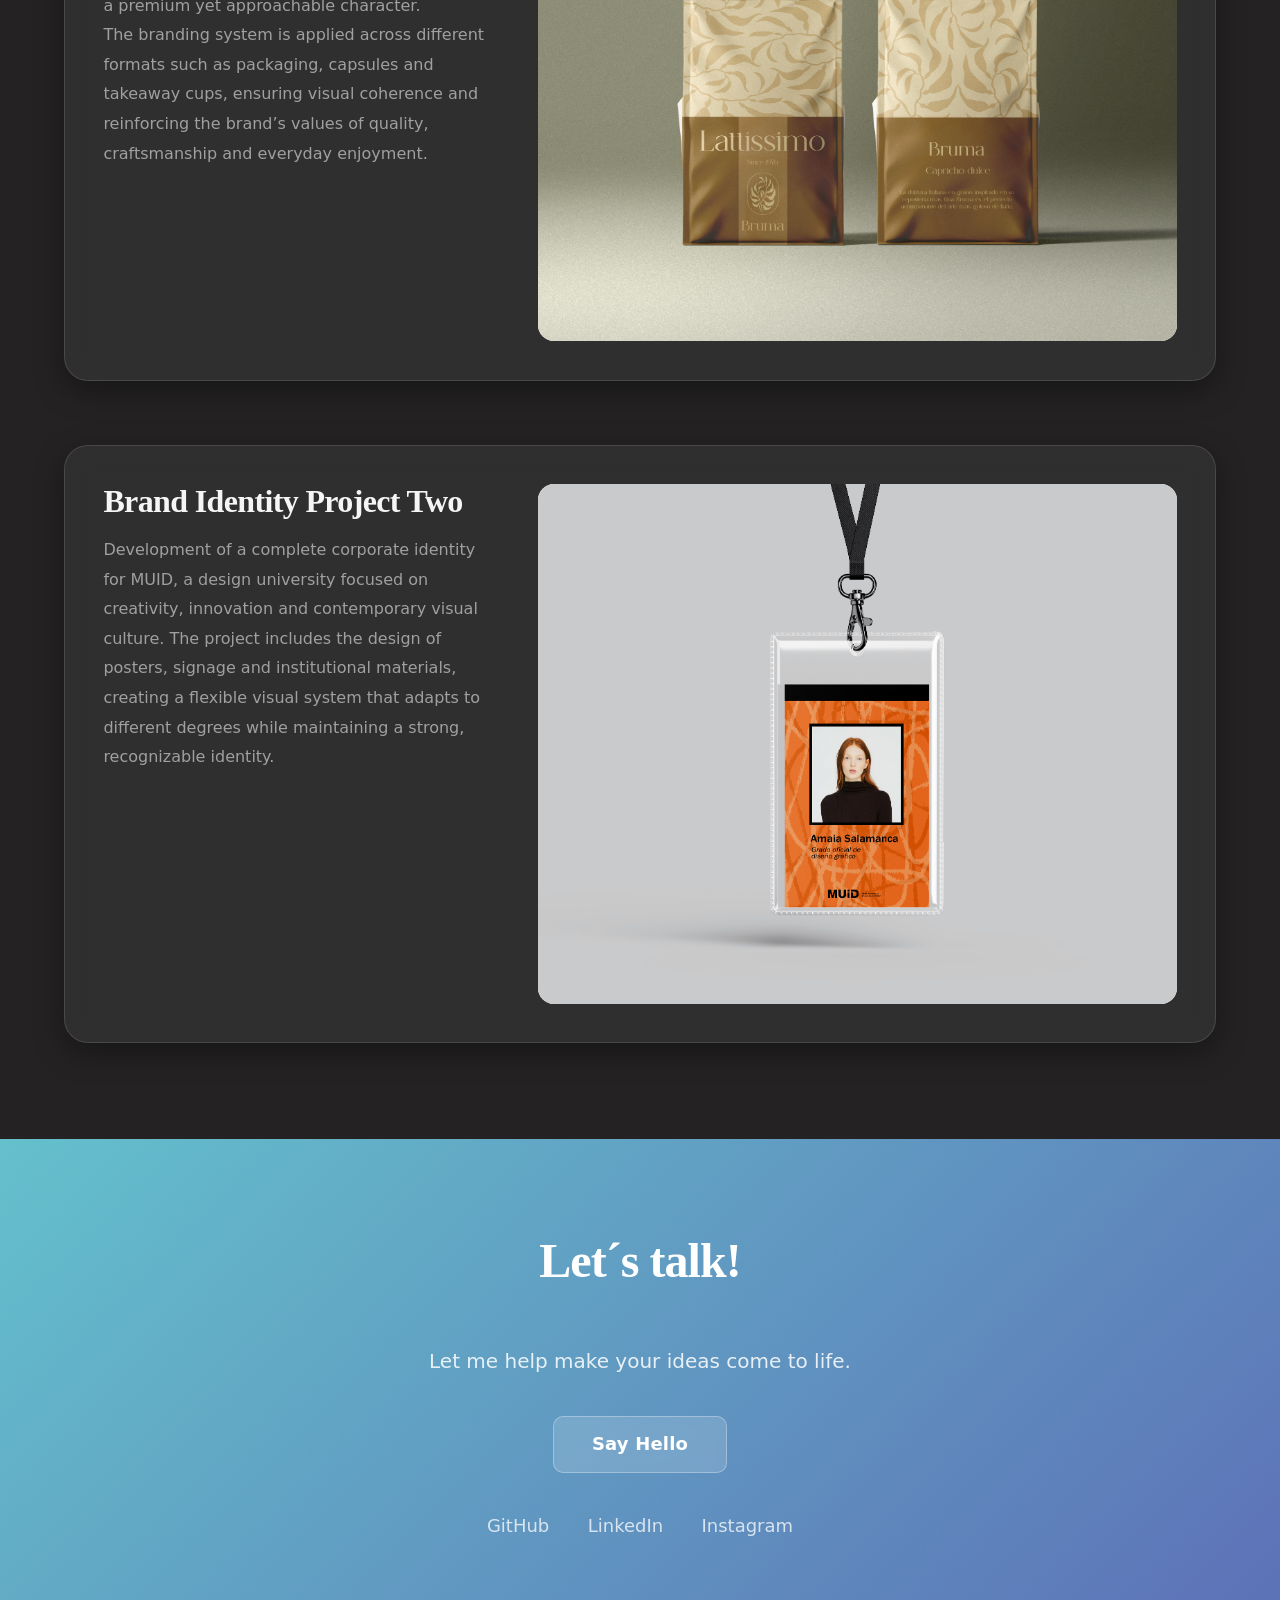
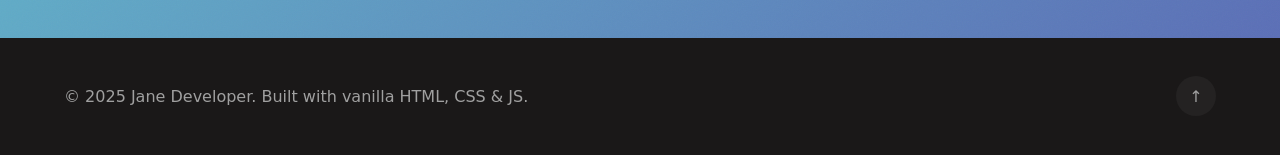
==== commit 94bea9ca: "docs y retoques" ====
--- a/index.html
+++ b/index.html
@@ -468,6 +468,23 @@
 					</div>
 				</article>
 
+				<!-- PROJECT CARD -->
+				<article class="motion-project animate-on-scroll">
+					<div class="motion-text">
+						<h3>Motion Graphics Exploration</h3>
+						<p>
+							A motion graphics project focused on rhythm, typography and visual storytelling.
+							The piece explores movement as a design tool, combining timing, composition and
+							graphic elements to create dynamic visual narratives.
+						</p>
+					</div>
+
+					<div class="motion-media">
+						<video src="assets/img/motion graphics/ratatouille.mp4" autoplay loop muted playsinline></video>
+					</div>
+				</article>
+
+
 			</div>
 		</section>
 
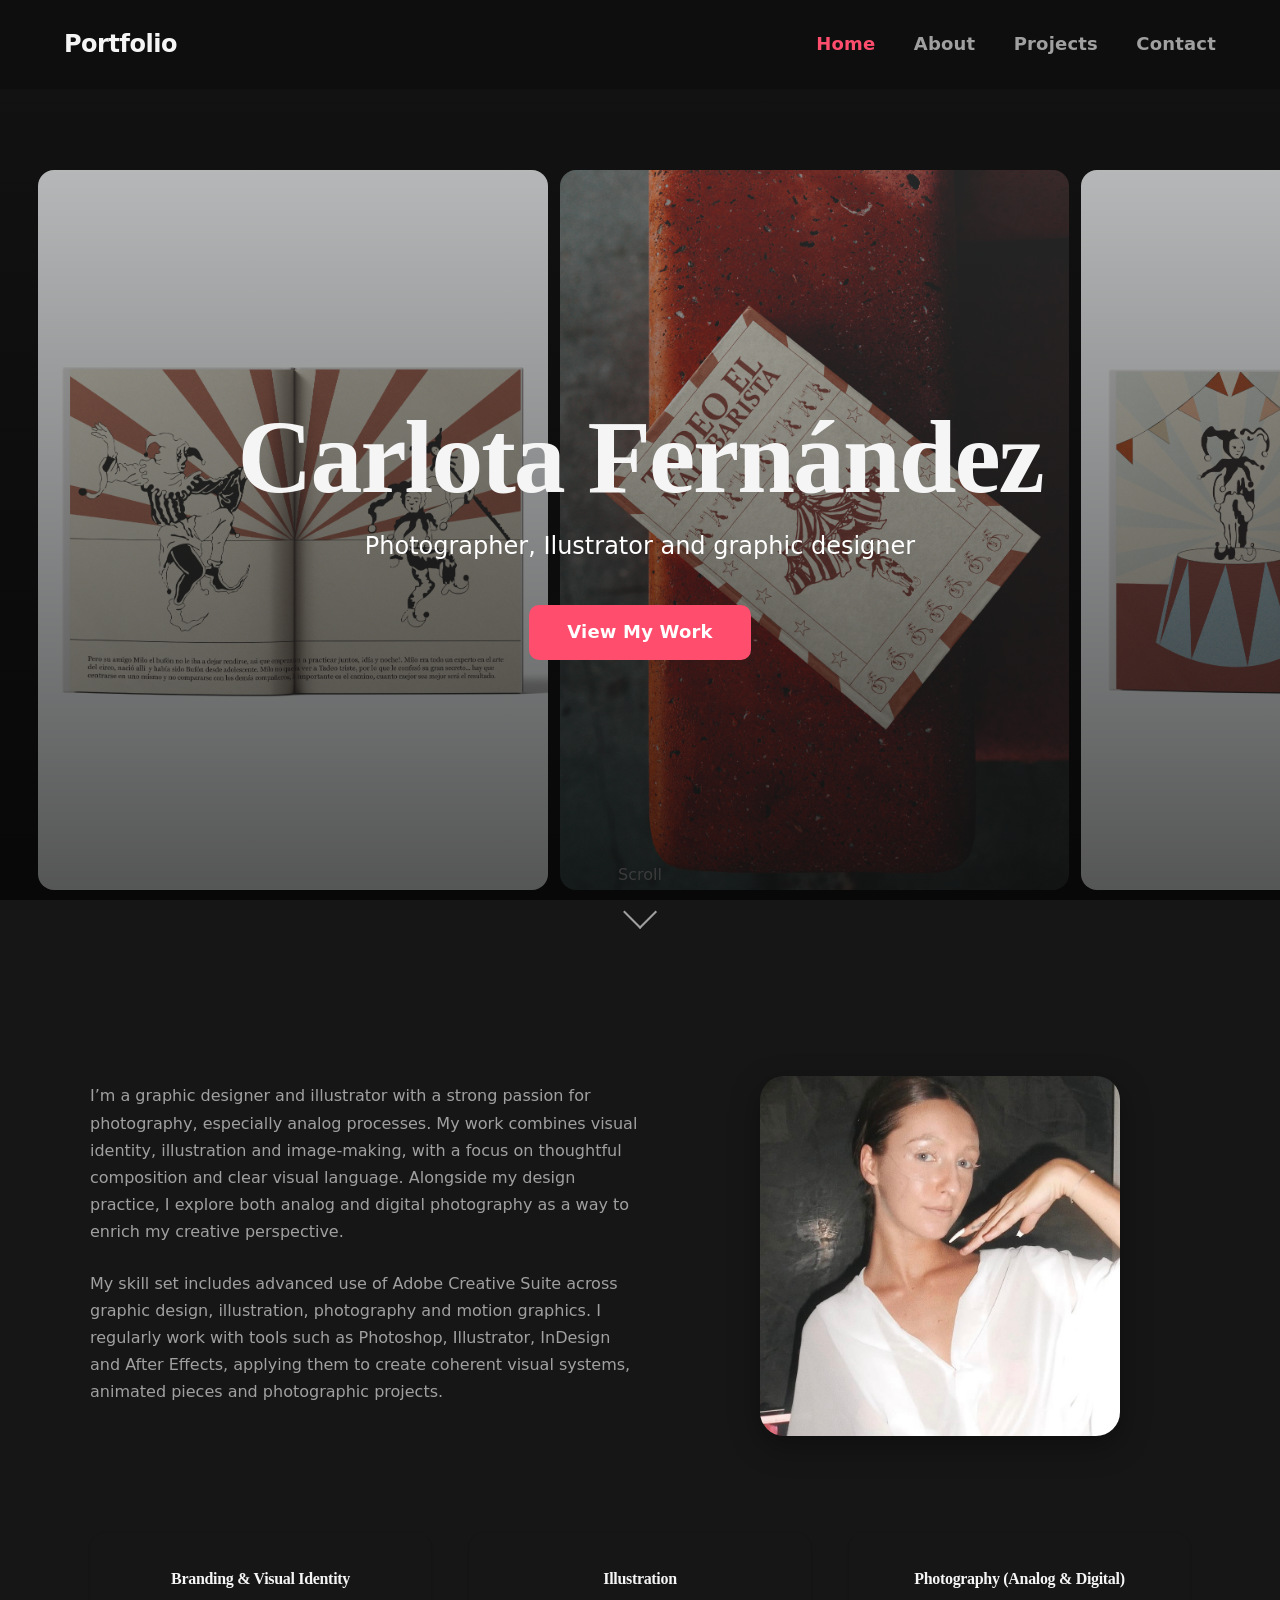
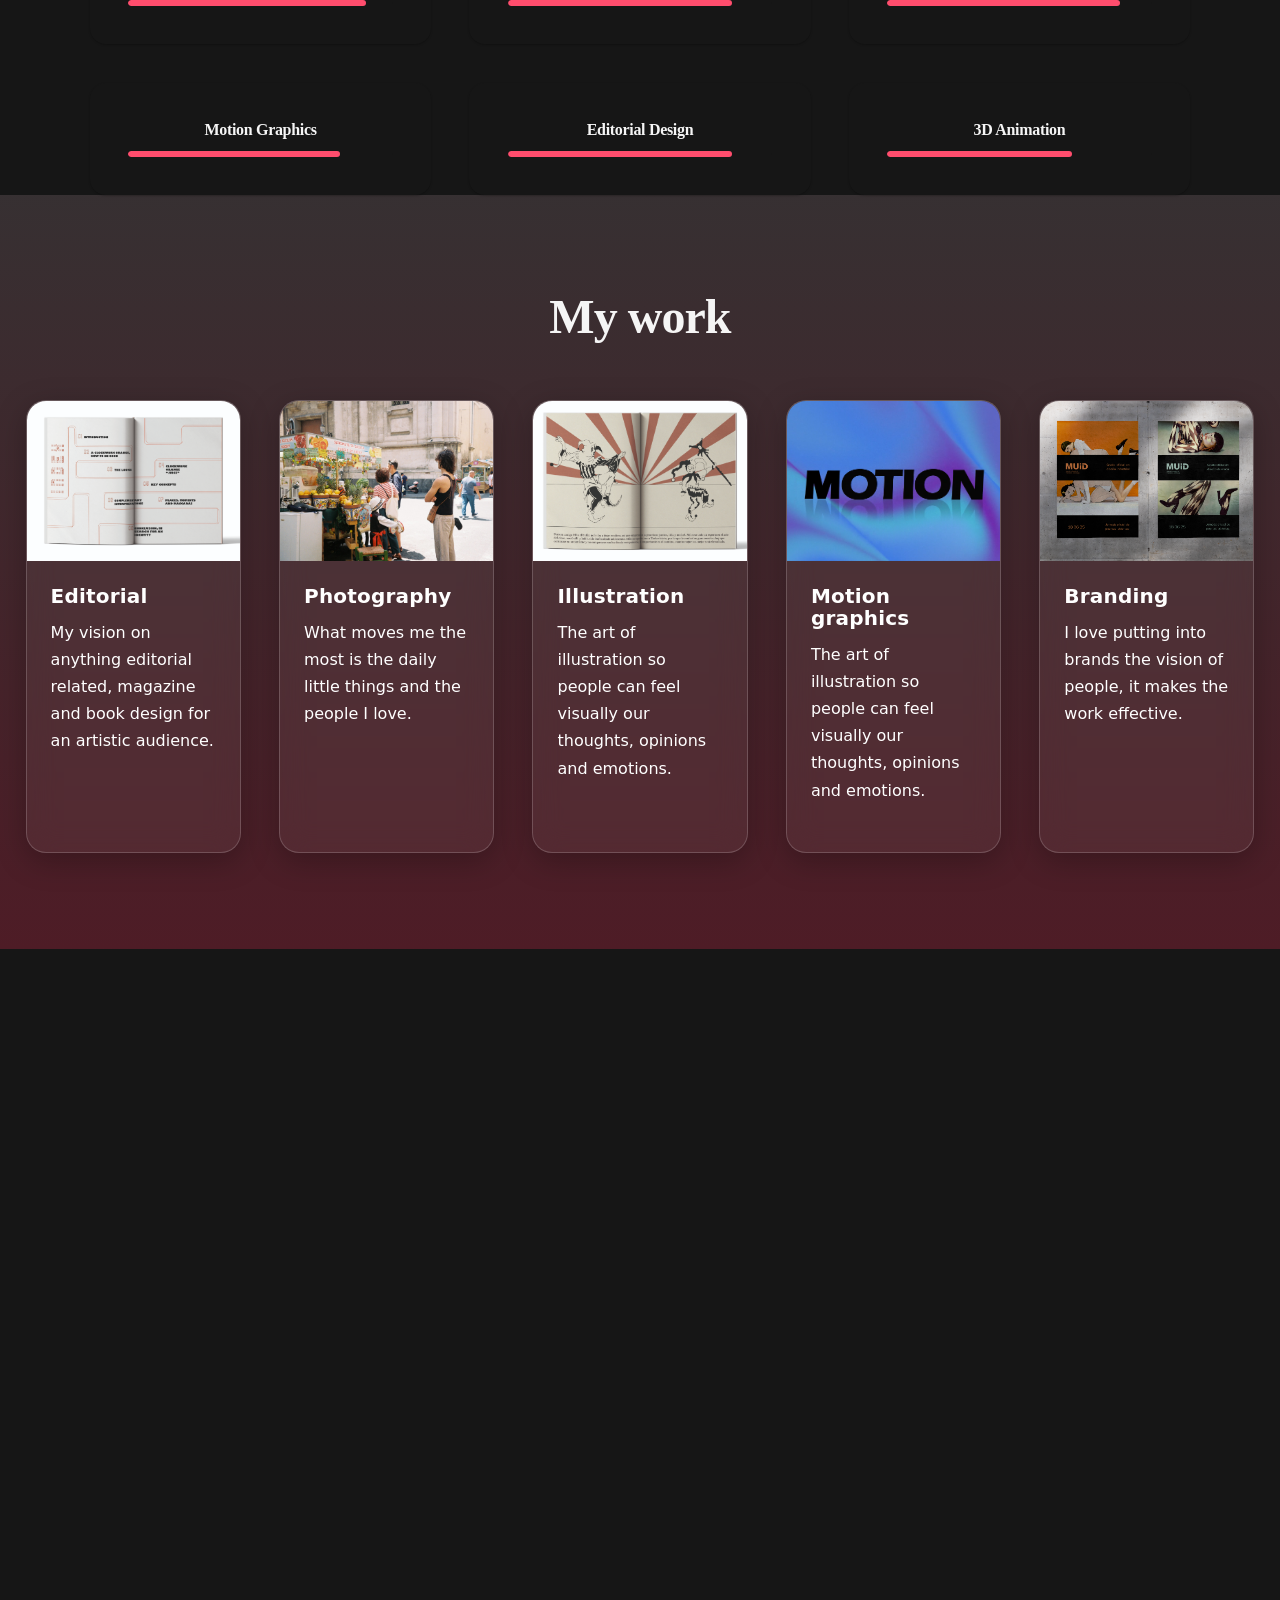
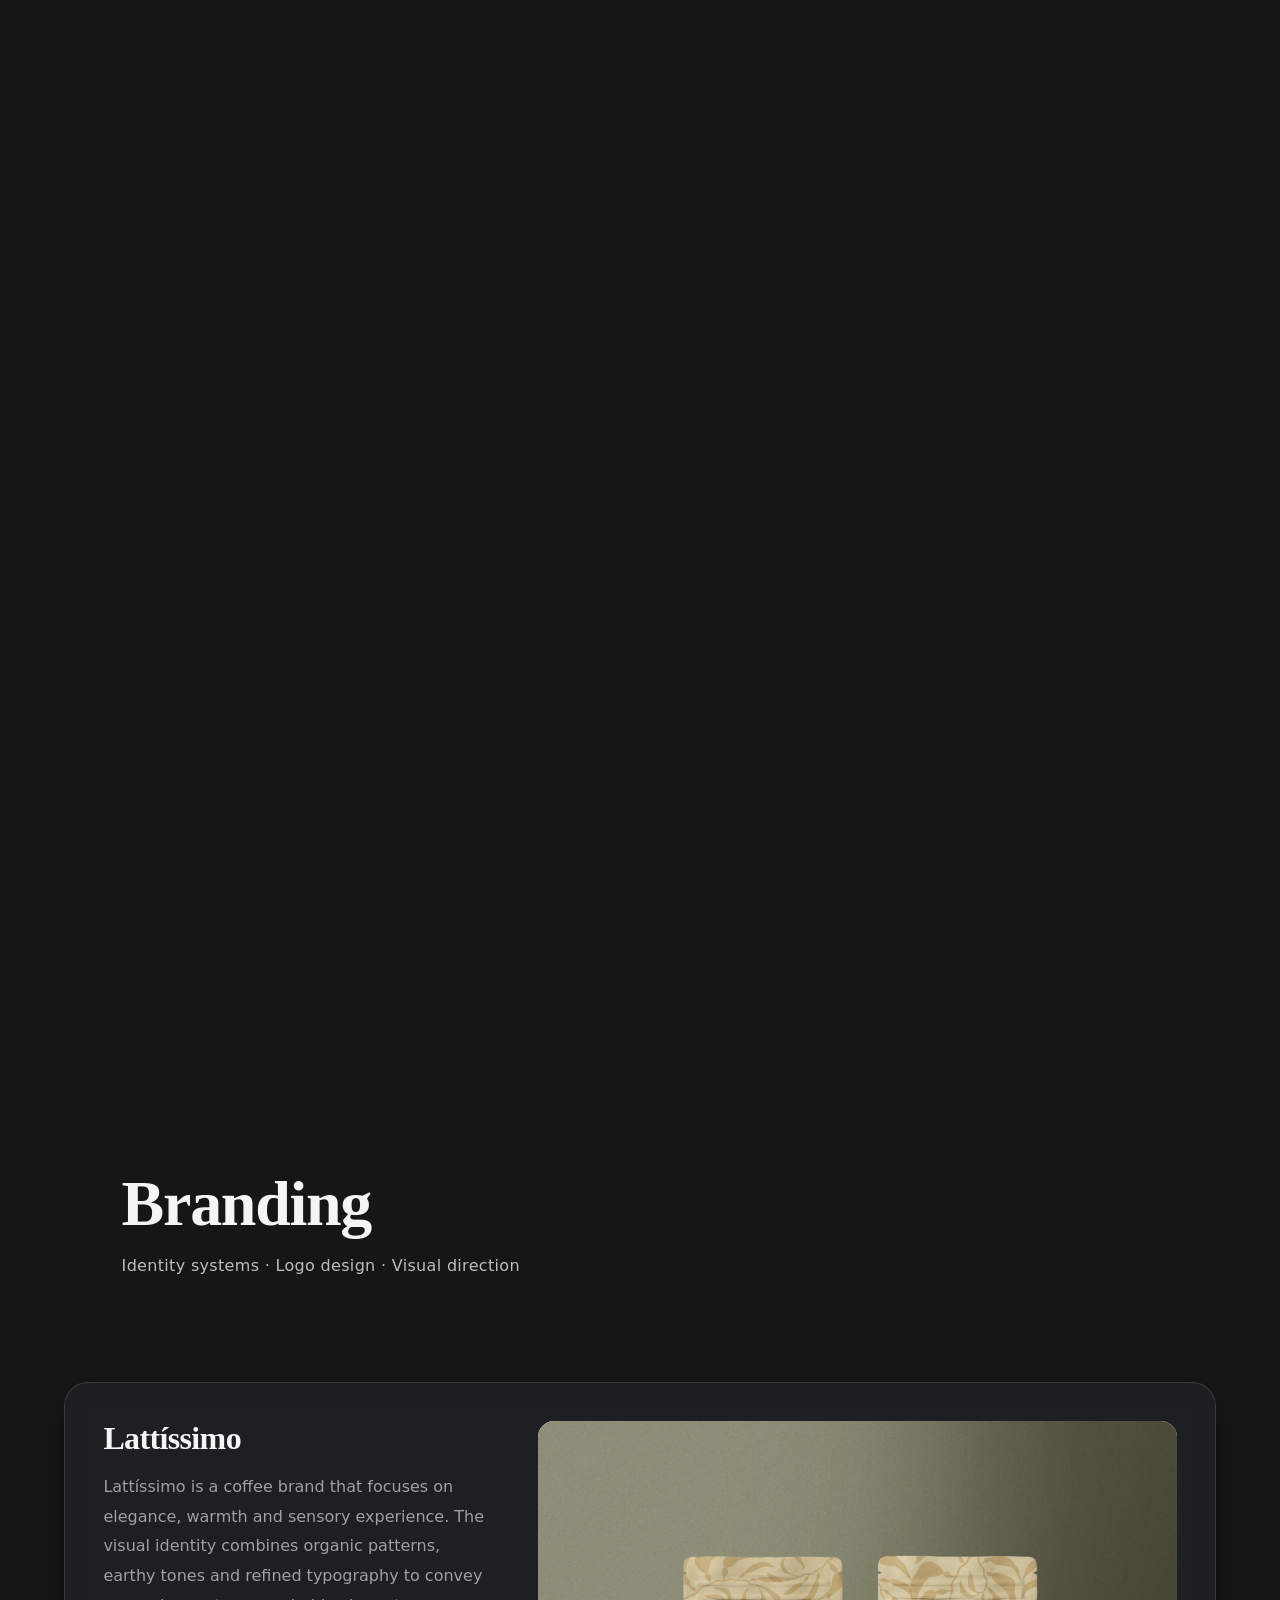
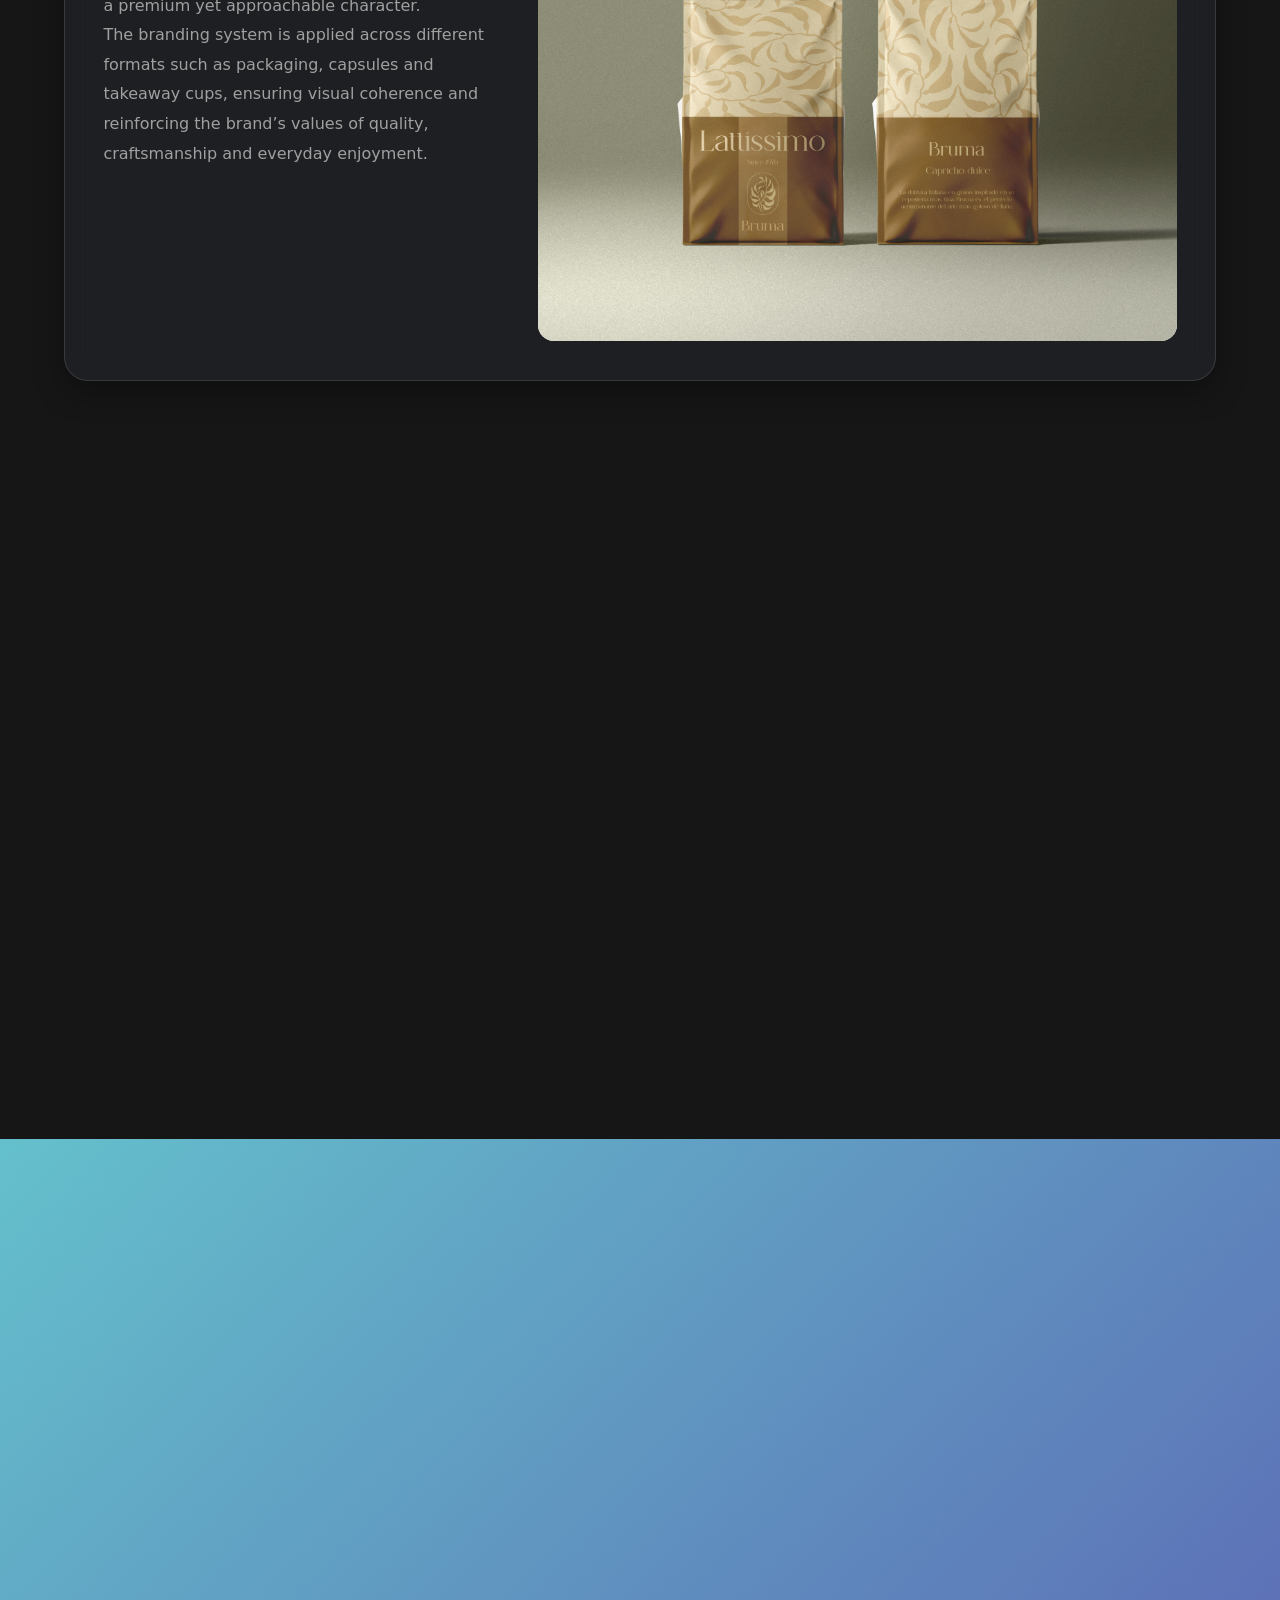
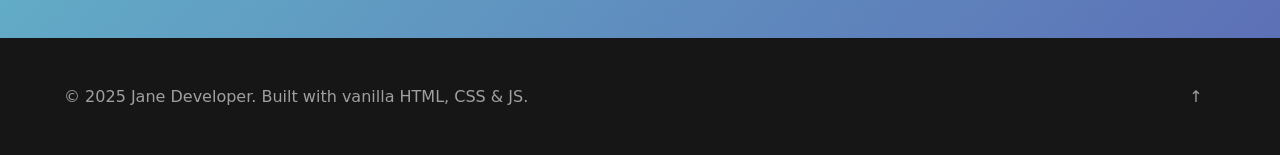
==== commit 60556990: "ultimos ajustes" ====
--- a/index.html
+++ b/index.html
@@ -455,7 +455,7 @@
 				<!-- PROJECT CARD -->
 				<article class="motion-project animate-on-scroll">
 					<div class="motion-text">
-						<h3>Motion Graphics Exploration</h3>
+						<h3>Motion Graphics piece</h3>
 						<p>
 							A motion graphics project focused on rhythm, typography and visual storytelling.
 							The piece explores movement as a design tool, combining timing, composition and
@@ -471,11 +471,10 @@
 				<!-- PROJECT CARD -->
 				<article class="motion-project animate-on-scroll">
 					<div class="motion-text">
-						<h3>Motion Graphics Exploration</h3>
-						<p>
-							A motion graphics project focused on rhythm, typography and visual storytelling.
-							The piece explores movement as a design tool, combining timing, composition and
-							graphic elements to create dynamic visual narratives.
+						<h3>Ratatouille initial credits</h3>
+						<p>
+							A motion graphics piece for Ratatouille. Combining animated ilustration, with
+							character animation and 3d space in after effects.
 						</p>
 					</div>
 
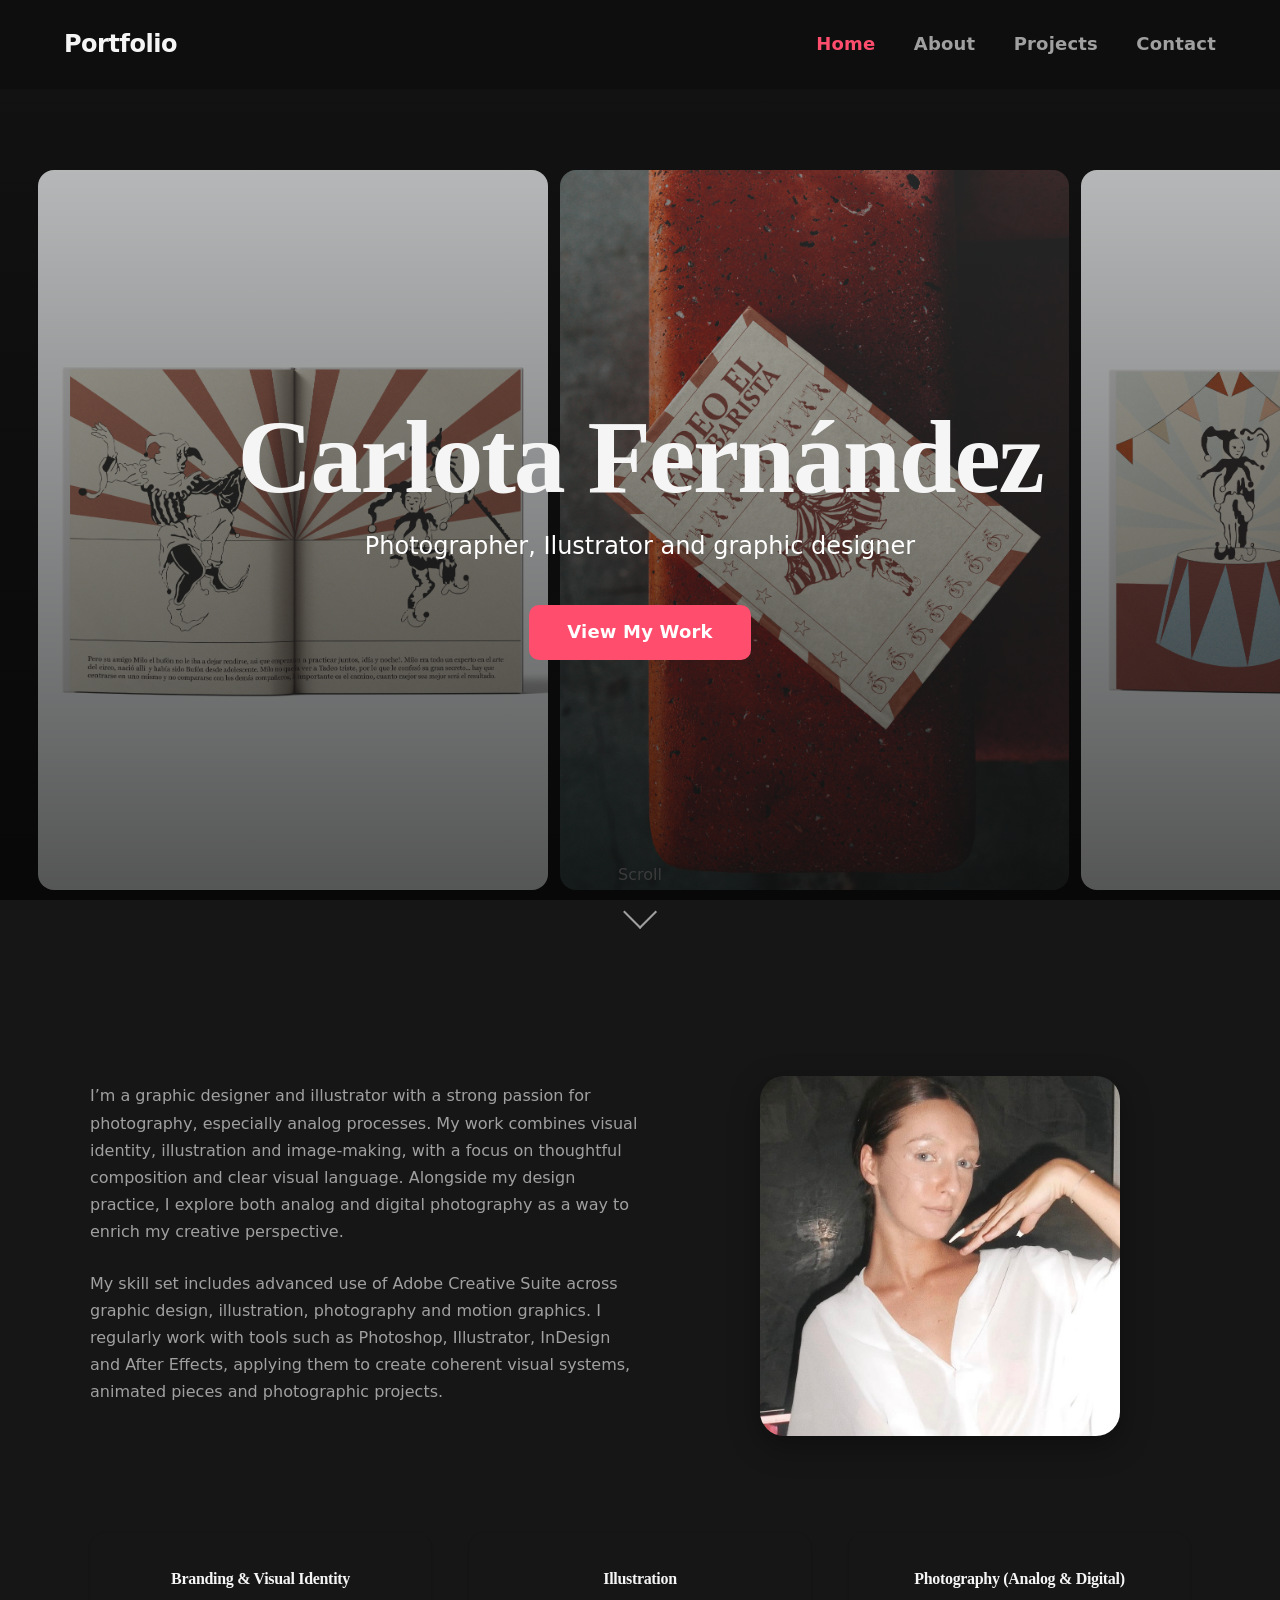
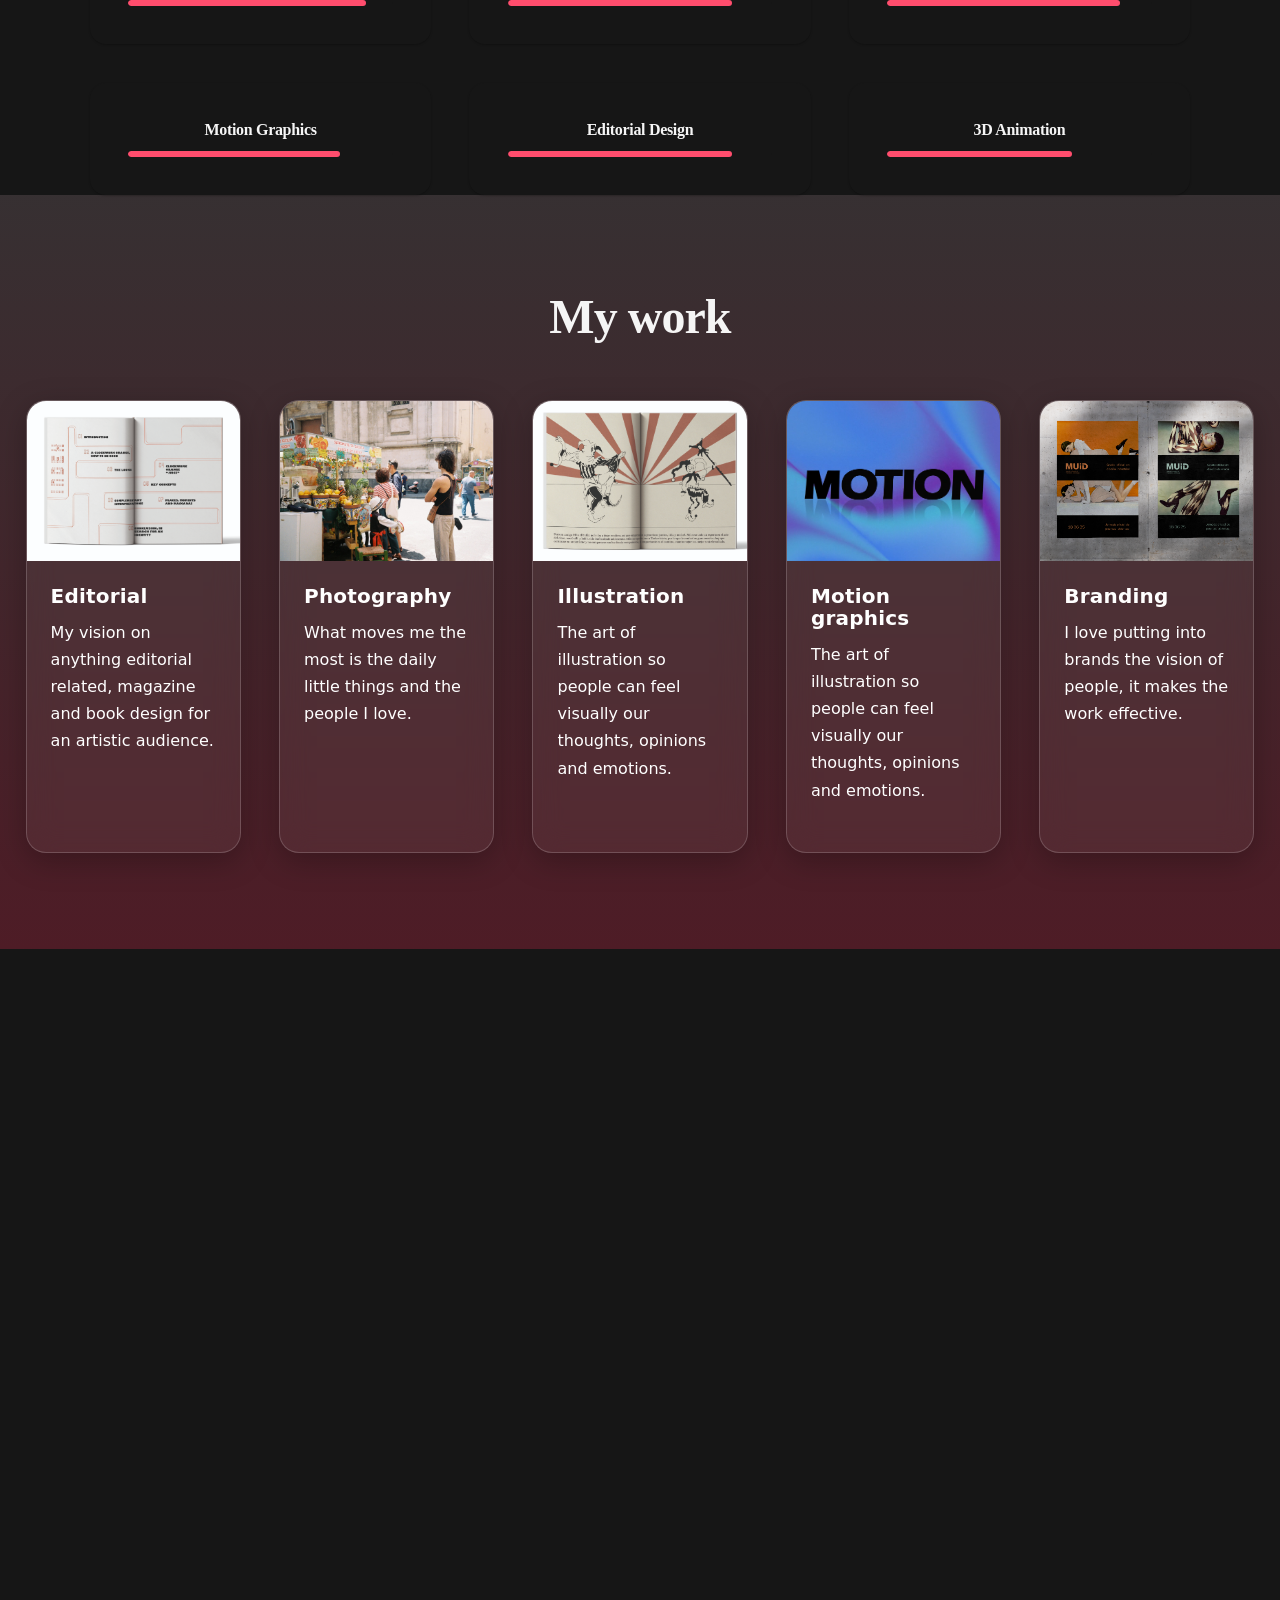
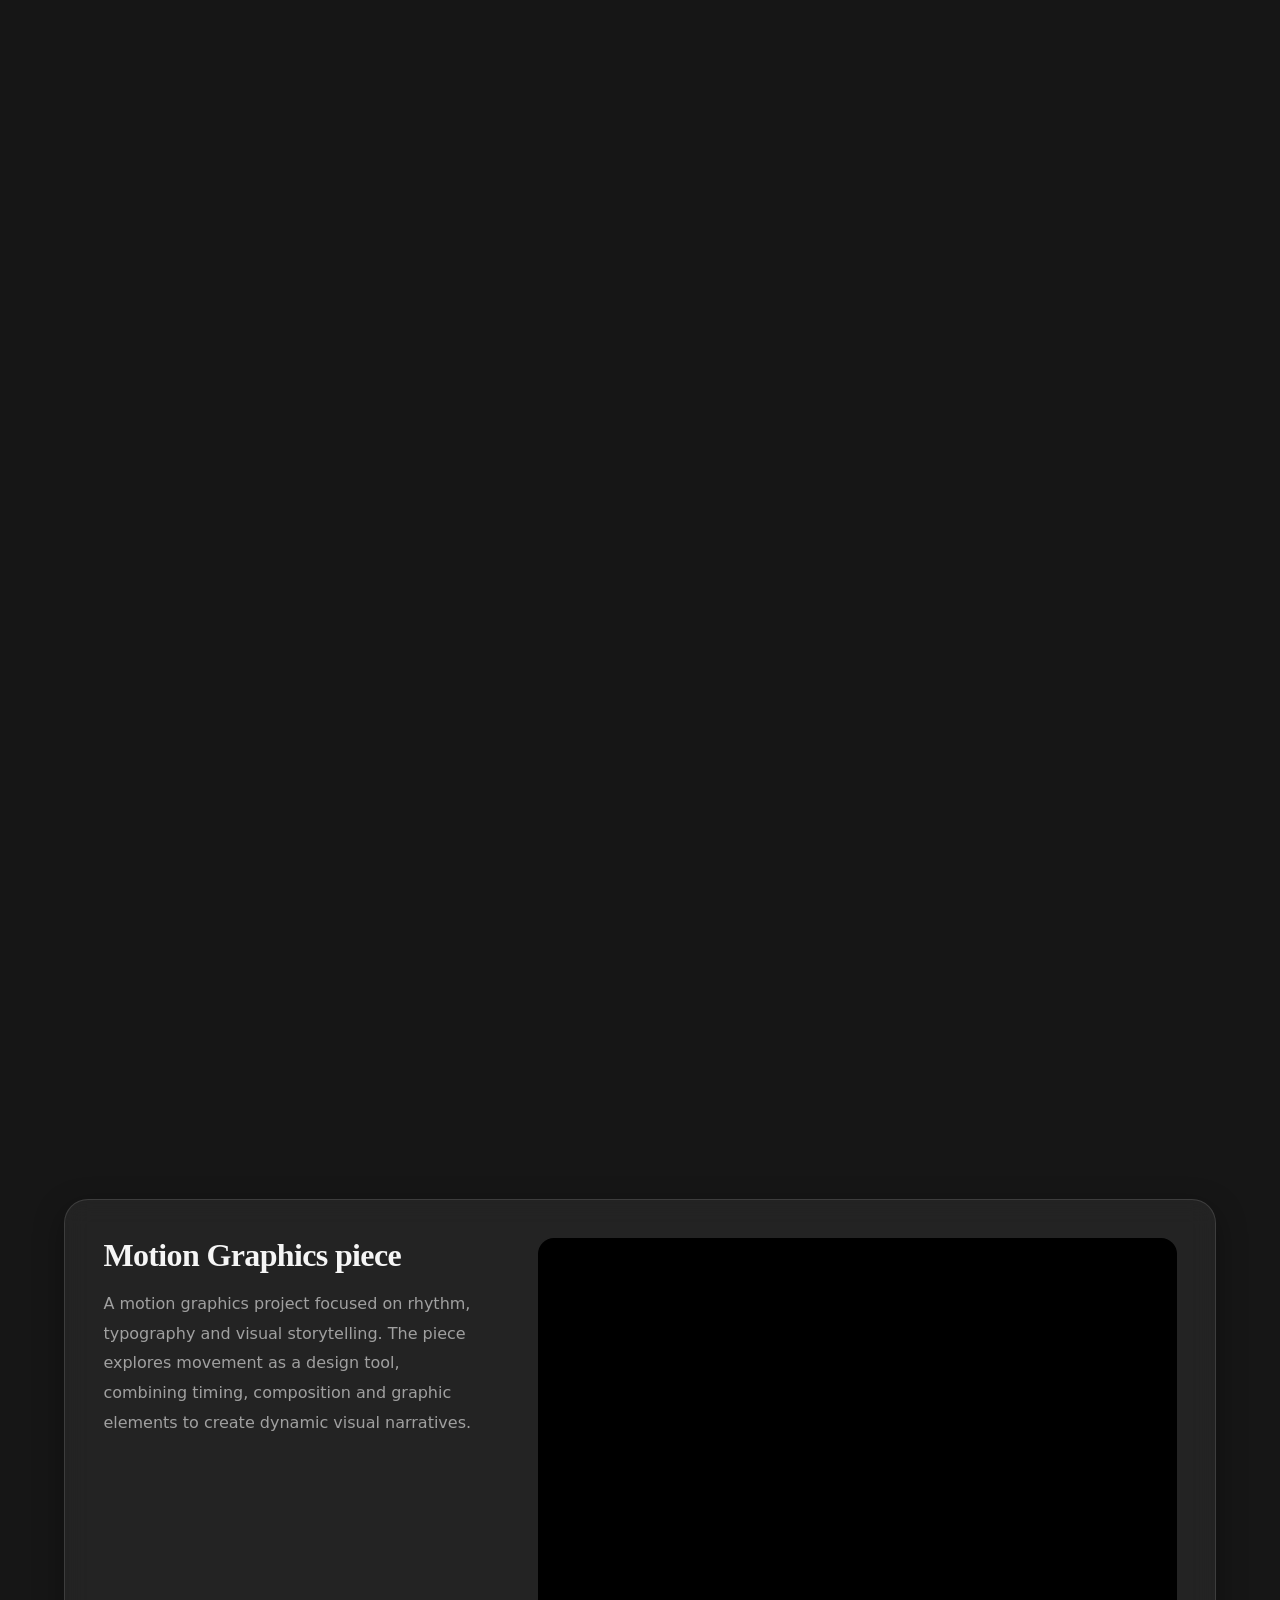
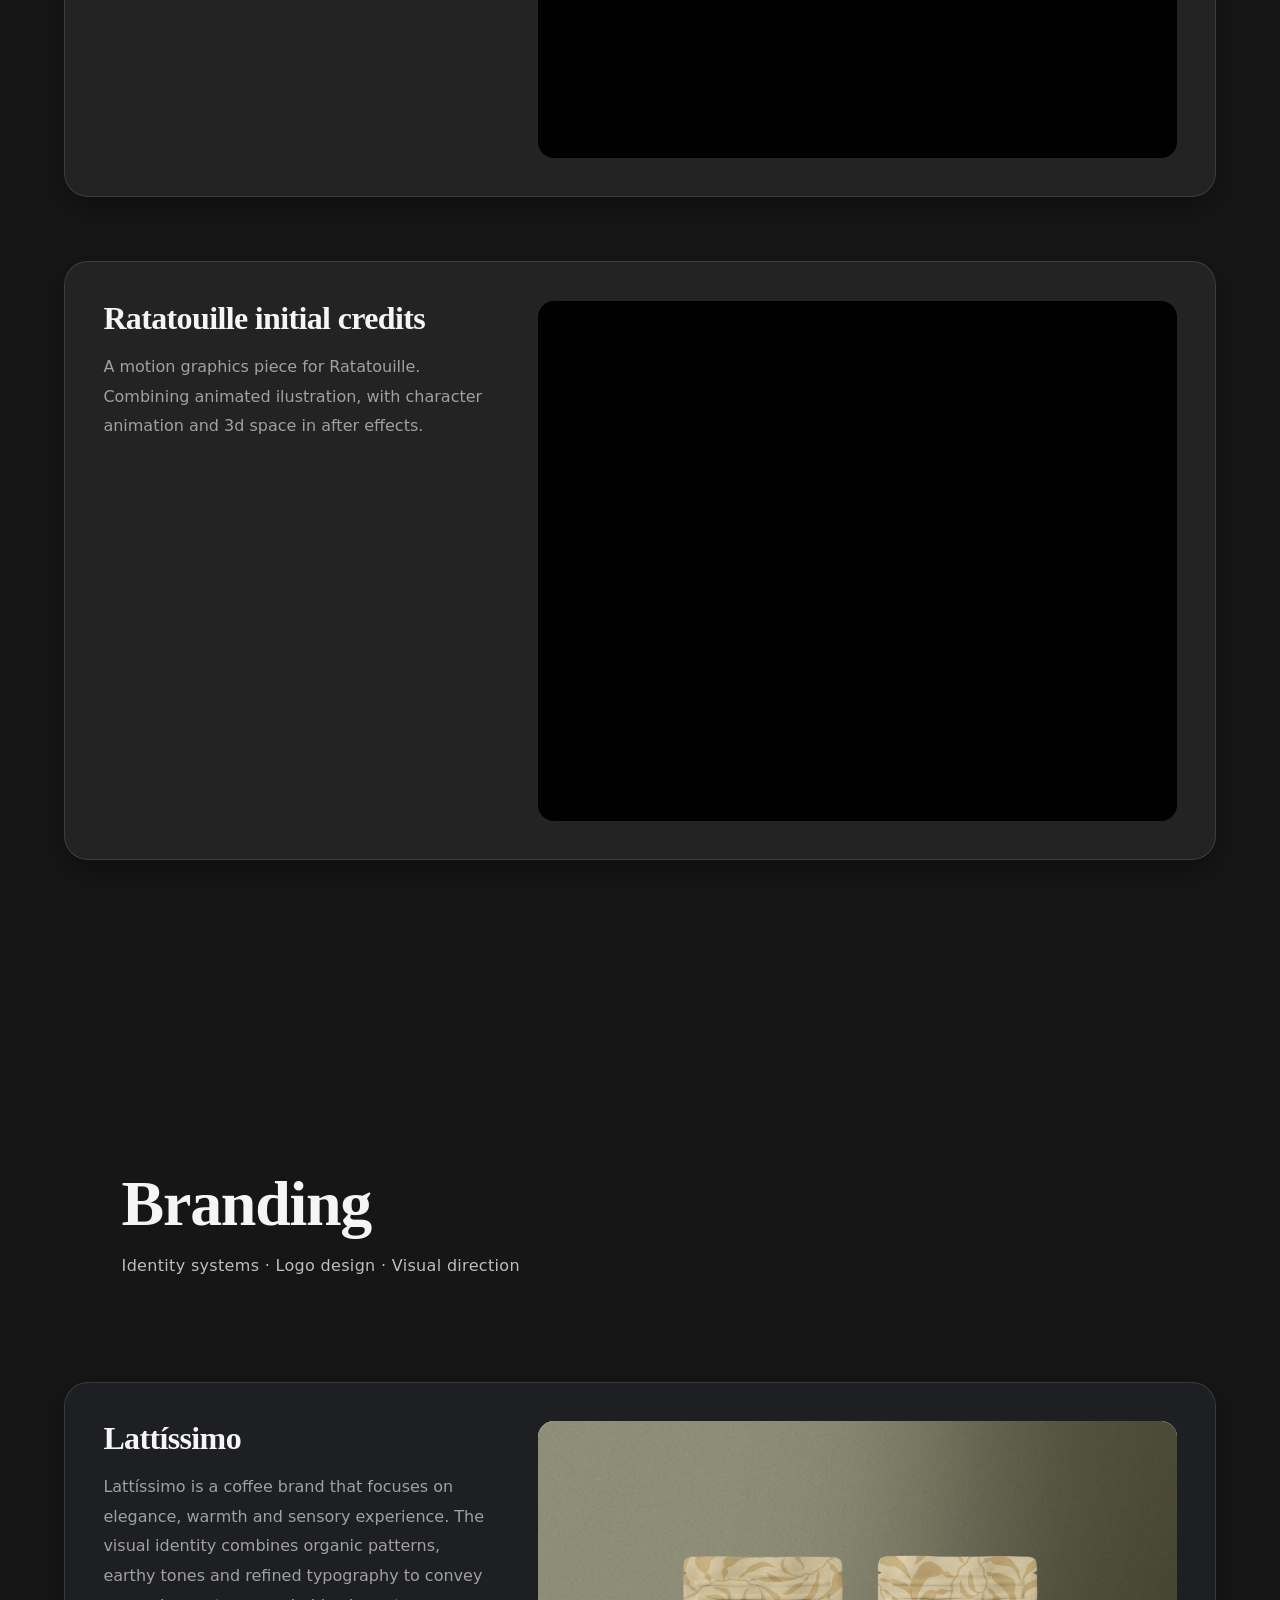
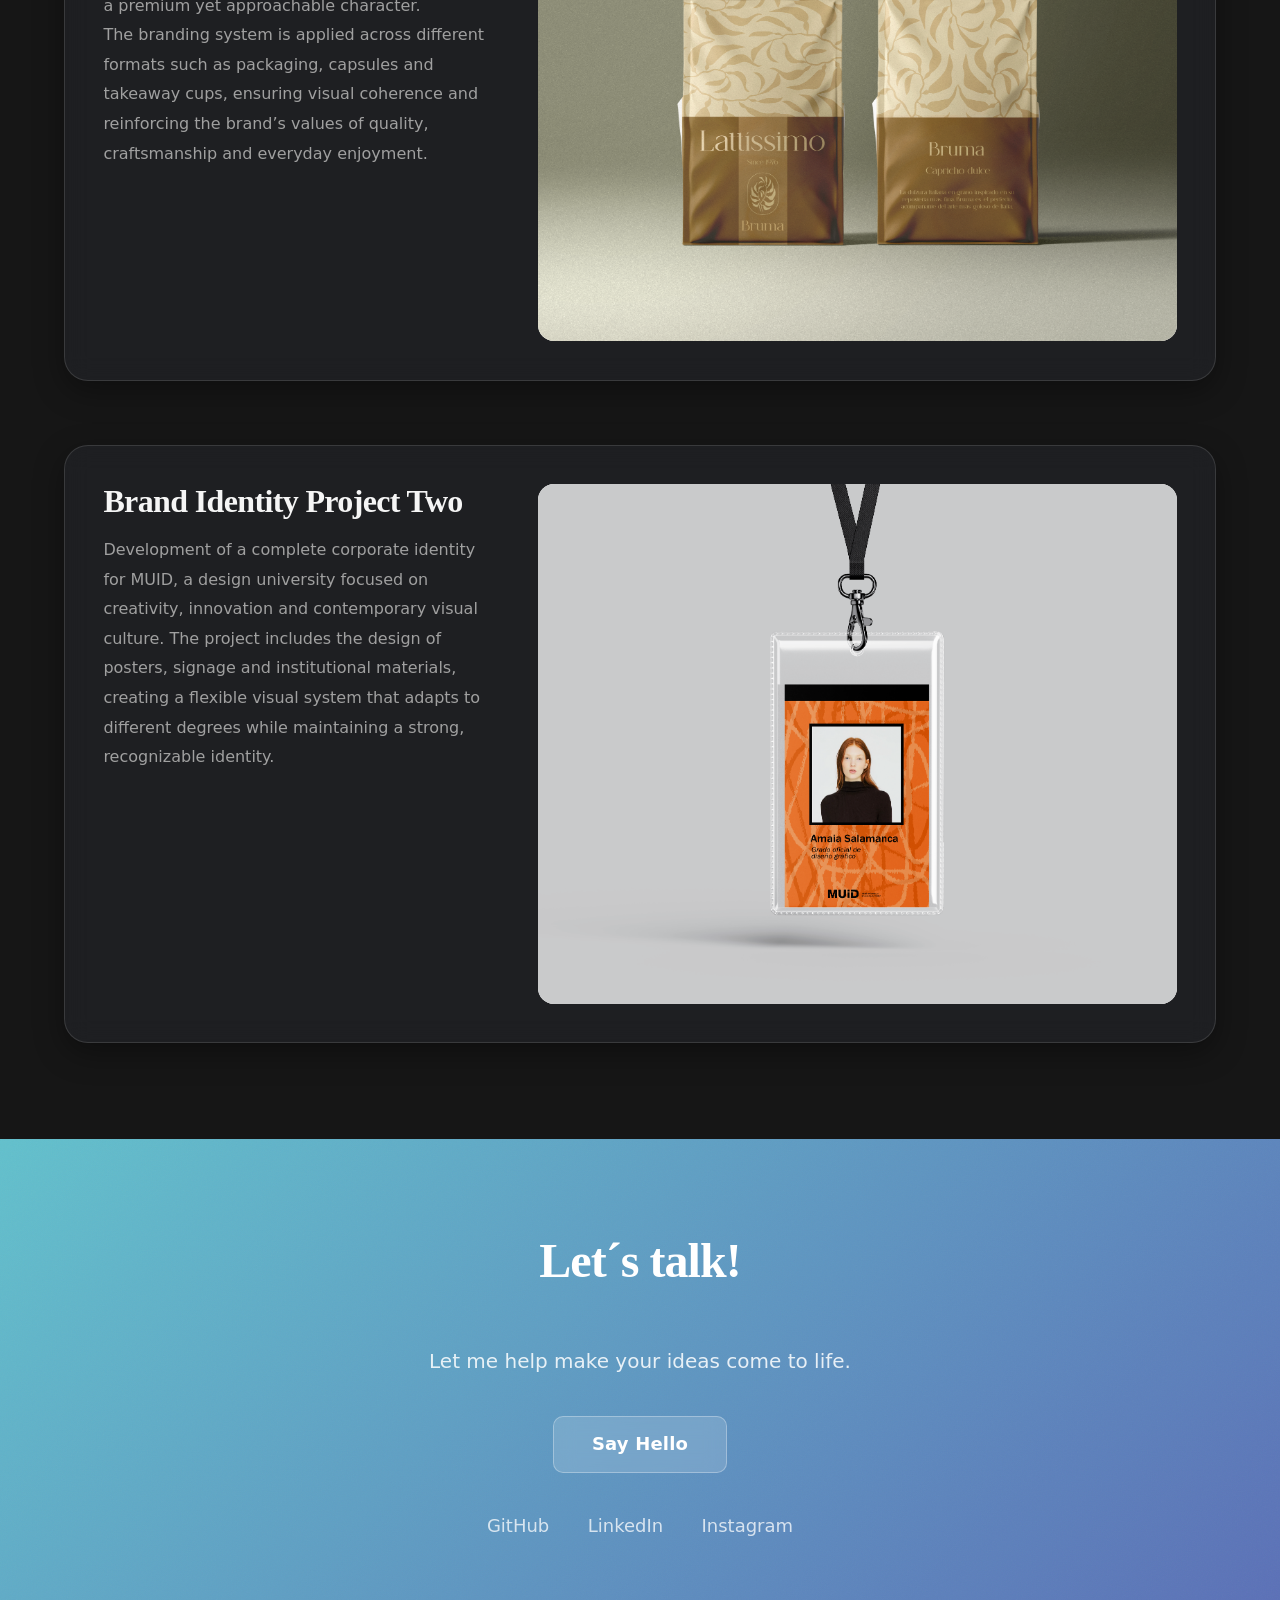
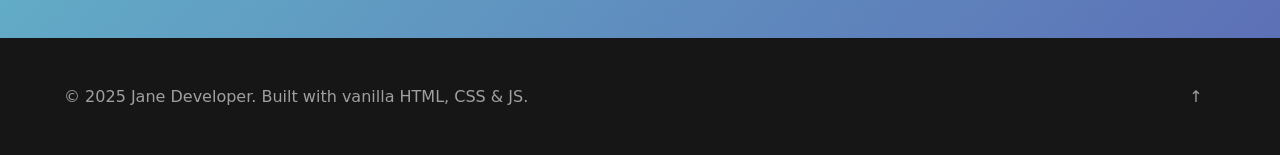
==== commit 081c1123: "responsive issues" ====
--- a/index.html
+++ b/index.html
@@ -60,24 +60,7 @@
 						<img src="assets/img/carrusel/15.jpg" alt="" />
 						<img src="assets/img/carrusel/16.jpg" alt="" />
 
-
-						<!-- Duplicadas para loop infinito -->
-						<img src="assets/img/carrusel/1.jpg" alt="" />
-						<img src="assets/img/carrusel/2.jpg" alt="" />
-						<img src="assets/img/carrusel/3.jpg" alt="" />
-						<img src="assets/img/carrusel/4.jpg" alt="" />
-						<img src="assets/img/carrusel/5.jpg" alt="" />
-						<img src="assets/img/carrusel/6.jpg" alt="" />
-						<img src="assets/img/carrusel/7.jpg" alt="" />
-						<img src="assets/img/carrusel/8.jpg" alt="" />
-						<img src="assets/img/carrusel/9.jpg" alt="" />
-						<img src="assets/img/carrusel/10.jpg" alt="" />
-						<img src="assets/img/carrusel/11.jpg" alt="" />
-						<img src="assets/img/carrusel/12.jpg" alt="" />
-						<img src="assets/img/carrusel/13.jpg" alt="" />
-						<img src="assets/img/carrusel/14.jpg" alt="" />
-						<img src="assets/img/carrusel/15.jpg" alt="" />
-						<img src="assets/img/carrusel/16.jpg" alt="" />
+						<!-- Duplicadas para loop infinito (removed duplicate block to avoid redundant markup/filesize) -->
 					</div>
 				</div>
 			</div>
@@ -345,7 +328,7 @@
 							<img src="assets/img/fotografia/image00019.jpeg" alt="Analog photo 7">
 							<img src="assets/img/fotografia/image00012.jpeg" alt="Analog photo 8">
 							<img src="assets/img/fotografia/image00026.jpeg" alt="Analog photo 9">
-							<img src="assets/img/fotografia/image00019.jpeg" alt="Analog photo 10">
+							<!-- duplicate image00019 removed -->
 						</div>
 					</div>
 				</article>
@@ -375,23 +358,17 @@
 					<div class="illustration-text">
 						<h3>Tadeo the juggler</h3>
 						<p>
-						<p>
 							“Tadeo the Juggler” is an illustrated children’s book that combines editorial design and
-							illustration to tell
-							a story about patience, creativity and the learning process. The project explores how visual
-							storytelling can
-							communicate emotions and ideas beyond words, using illustration as a key narrative element
-							rather than a
-							purely decorative one.
+							illustration to tell a story about patience, creativity and the learning process. The
+							project explores how visual storytelling can communicate emotions and ideas beyond words,
+							using illustration as a key narrative element rather than a purely decorative one.
 						</p>
 
 						<p>
 							The relationship between image, text and layout was carefully developed to create a clear
-							and engaging
-							reading experience. Through thoughtful composition, color choices and pacing, the book
-							builds a coherent
-							visual language that supports the story and guides the reader naturally through each page.
-						</p>
+							and engaging reading experience. Through thoughtful composition, color choices and pacing,
+							the book builds a coherent visual language that supports the story and guides the reader
+							naturally through each page.
 						</p>
 					</div>
 
@@ -401,7 +378,6 @@
 							<img src="assets/img/ilustracion/tadeo2.png" alt="Illustration project 1 image 2">
 							<img src="assets/img/ilustracion/tadeo3.png" alt="Illustration project 1 image 3">
 							<img src="assets/img/ilustracion/tadeo4.png" alt="Illustration project 1 image 4">
-
 						</div>
 					</div>
 				</article>
@@ -507,7 +483,6 @@
 					<div class="branding-text">
 						<h3>Lattíssimo</h3>
 						<p>
-						<p>
 							Lattíssimo is a coffee brand that focuses on elegance, warmth and sensory experience. The
 							visual identity combines organic patterns, earthy tones and refined typography to convey a
 							premium yet approachable character.
@@ -517,9 +492,6 @@
 							The branding system is applied across different formats such as packaging, capsules and
 							takeaway cups, ensuring visual coherence and reinforcing the brand’s values of quality,
 							craftsmanship and everyday enjoyment.
-						</p>
-
-
 						</p>
 					</div>
 
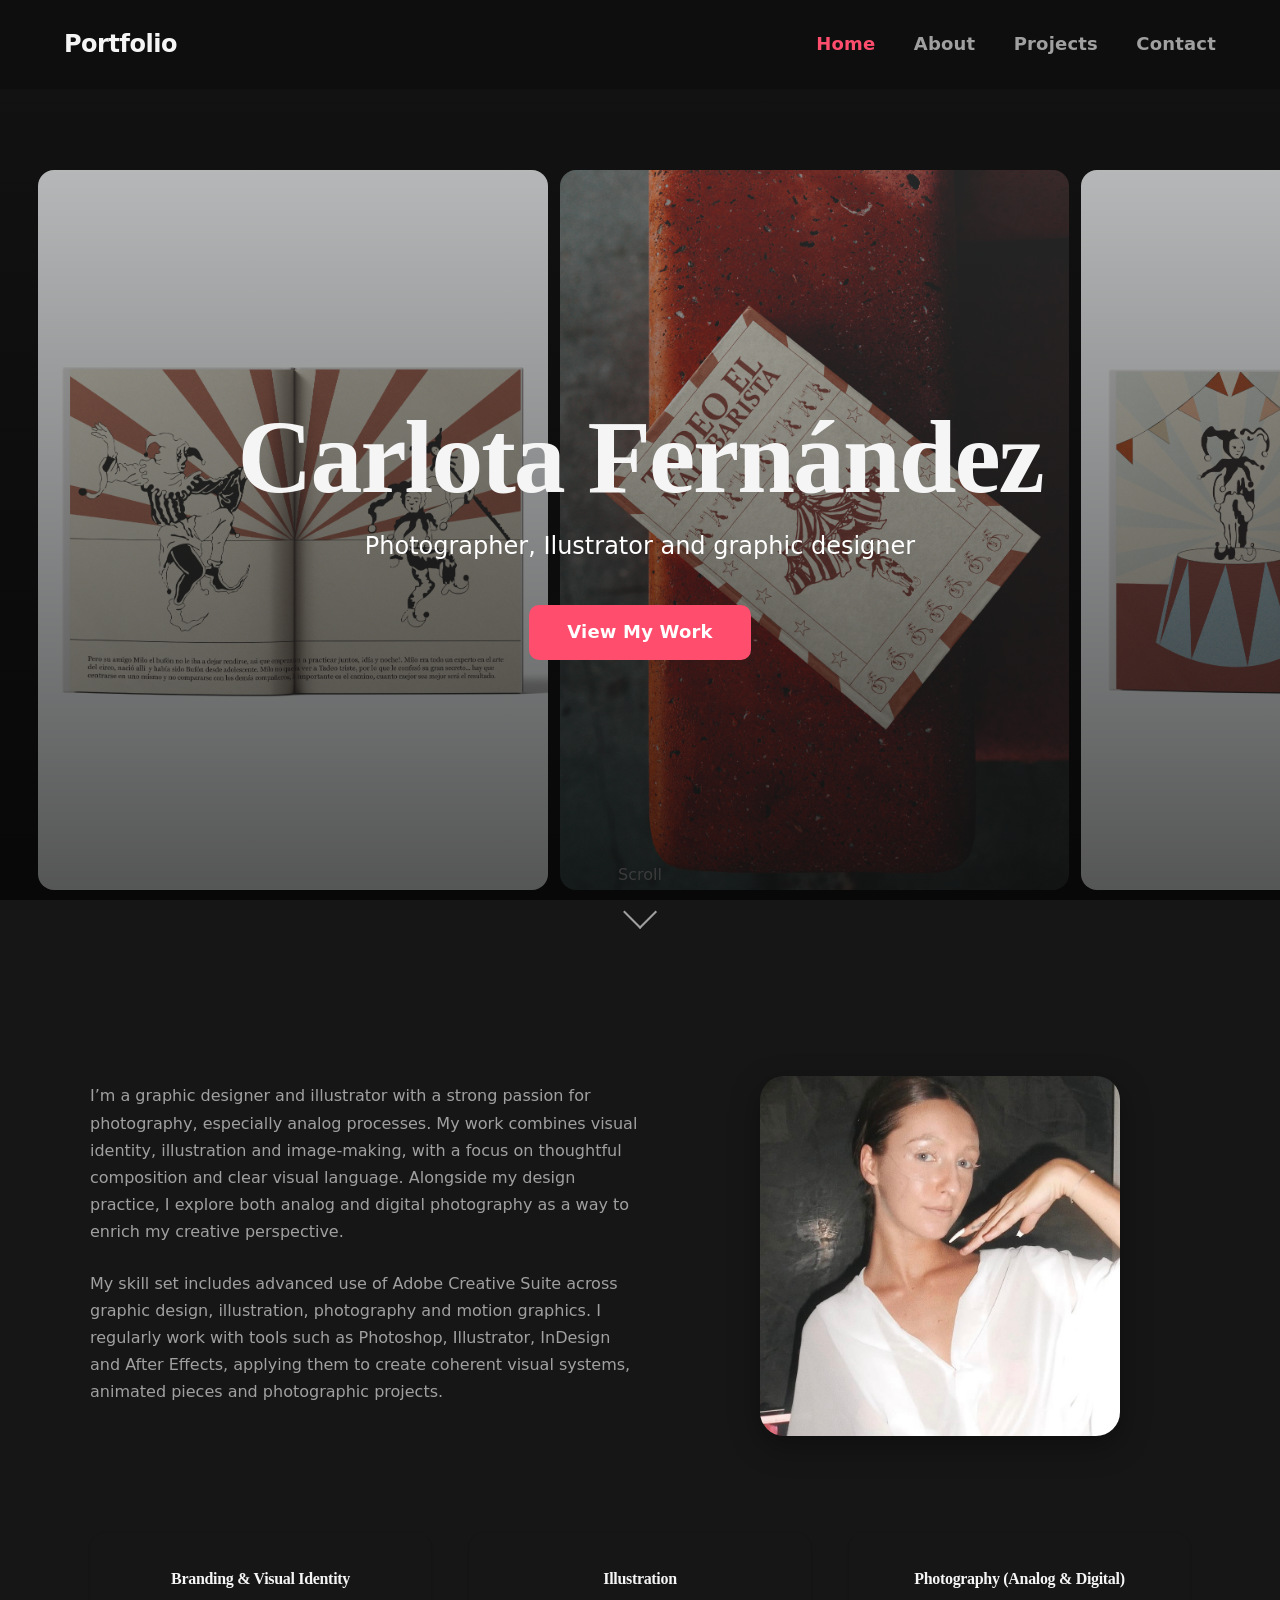
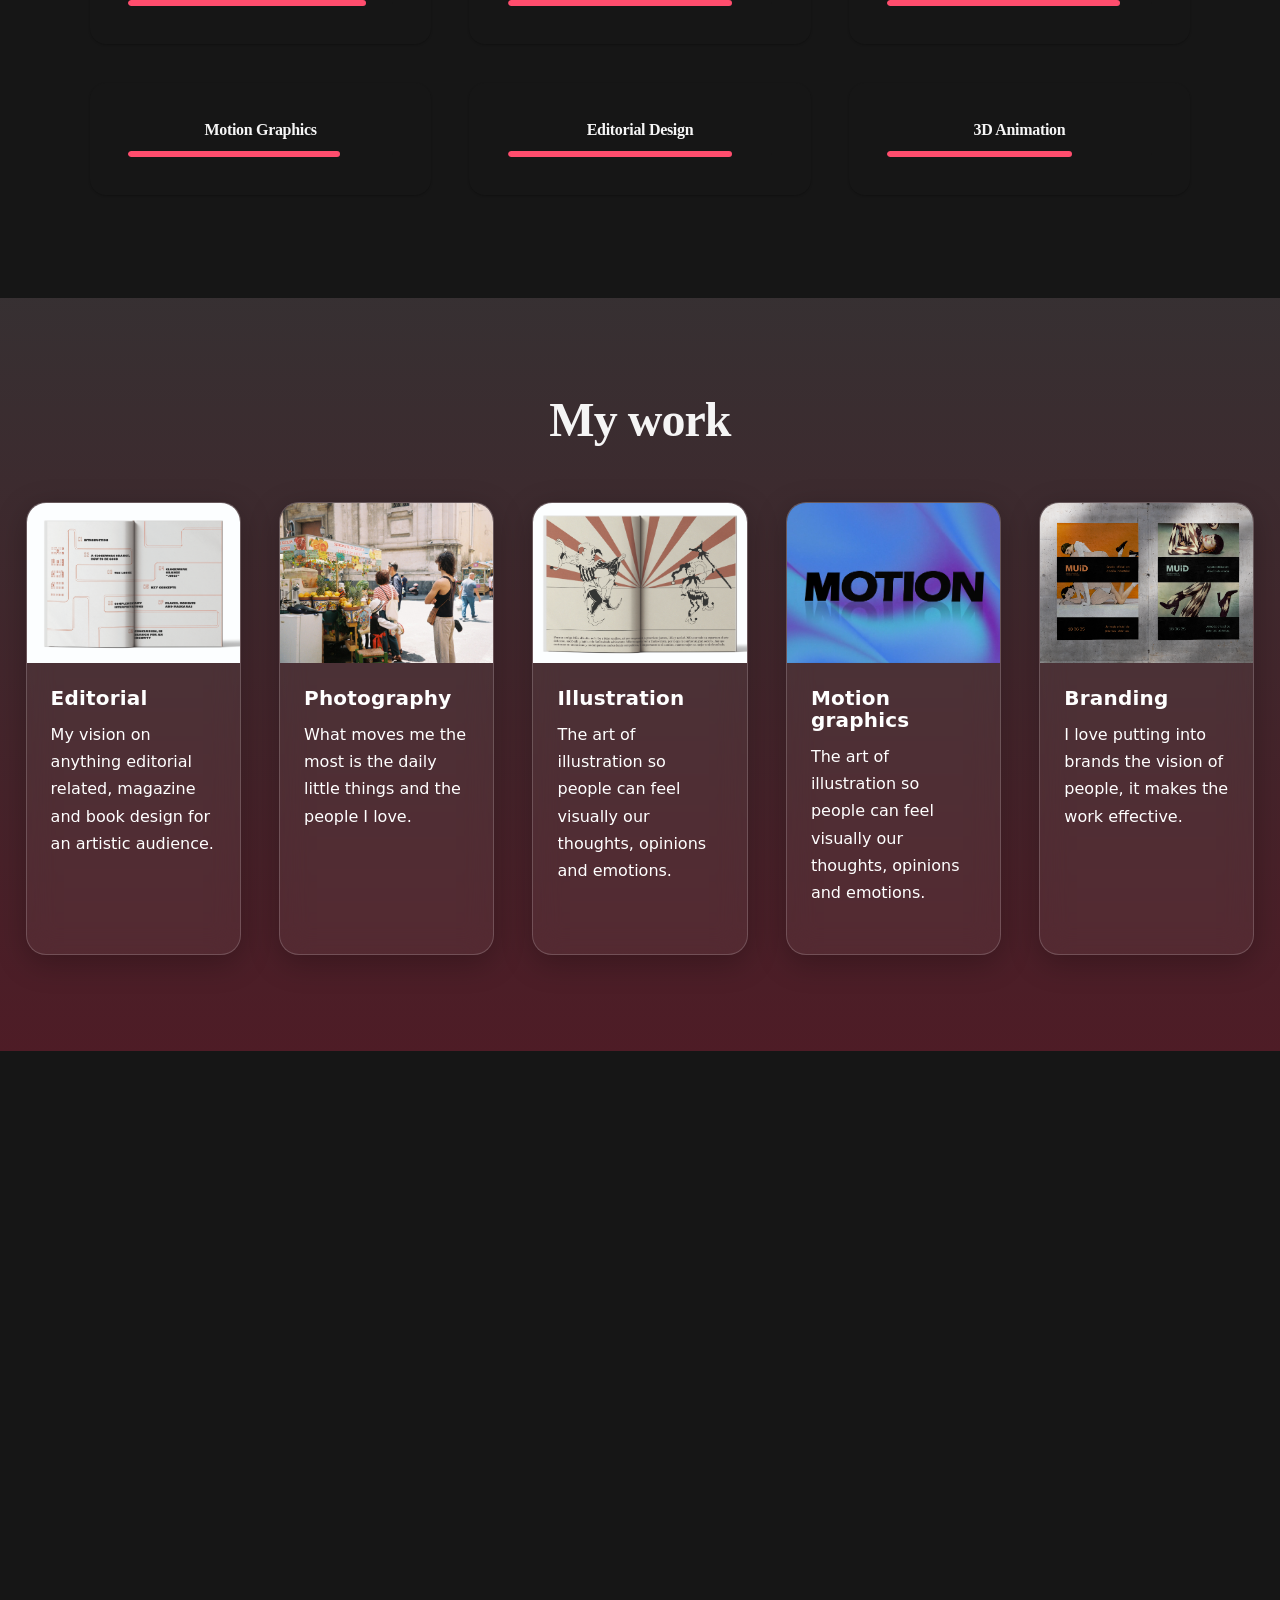
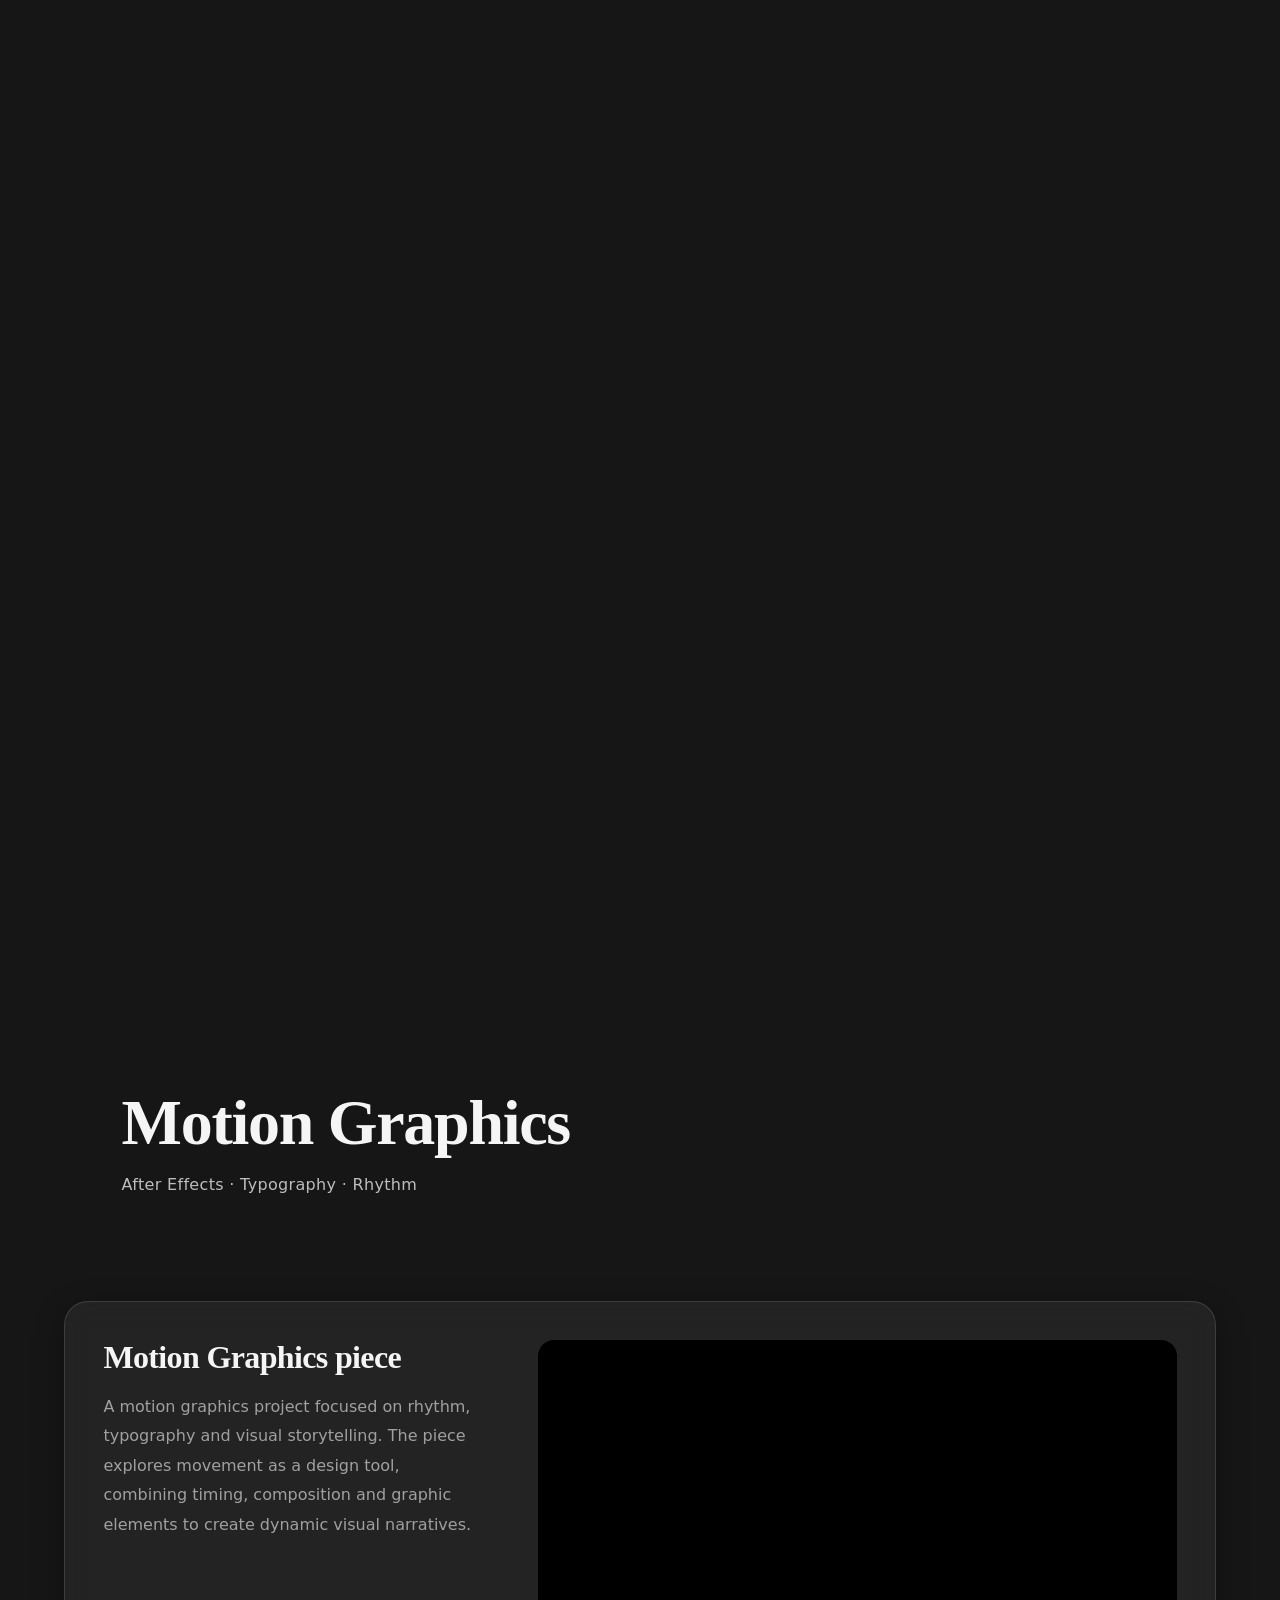
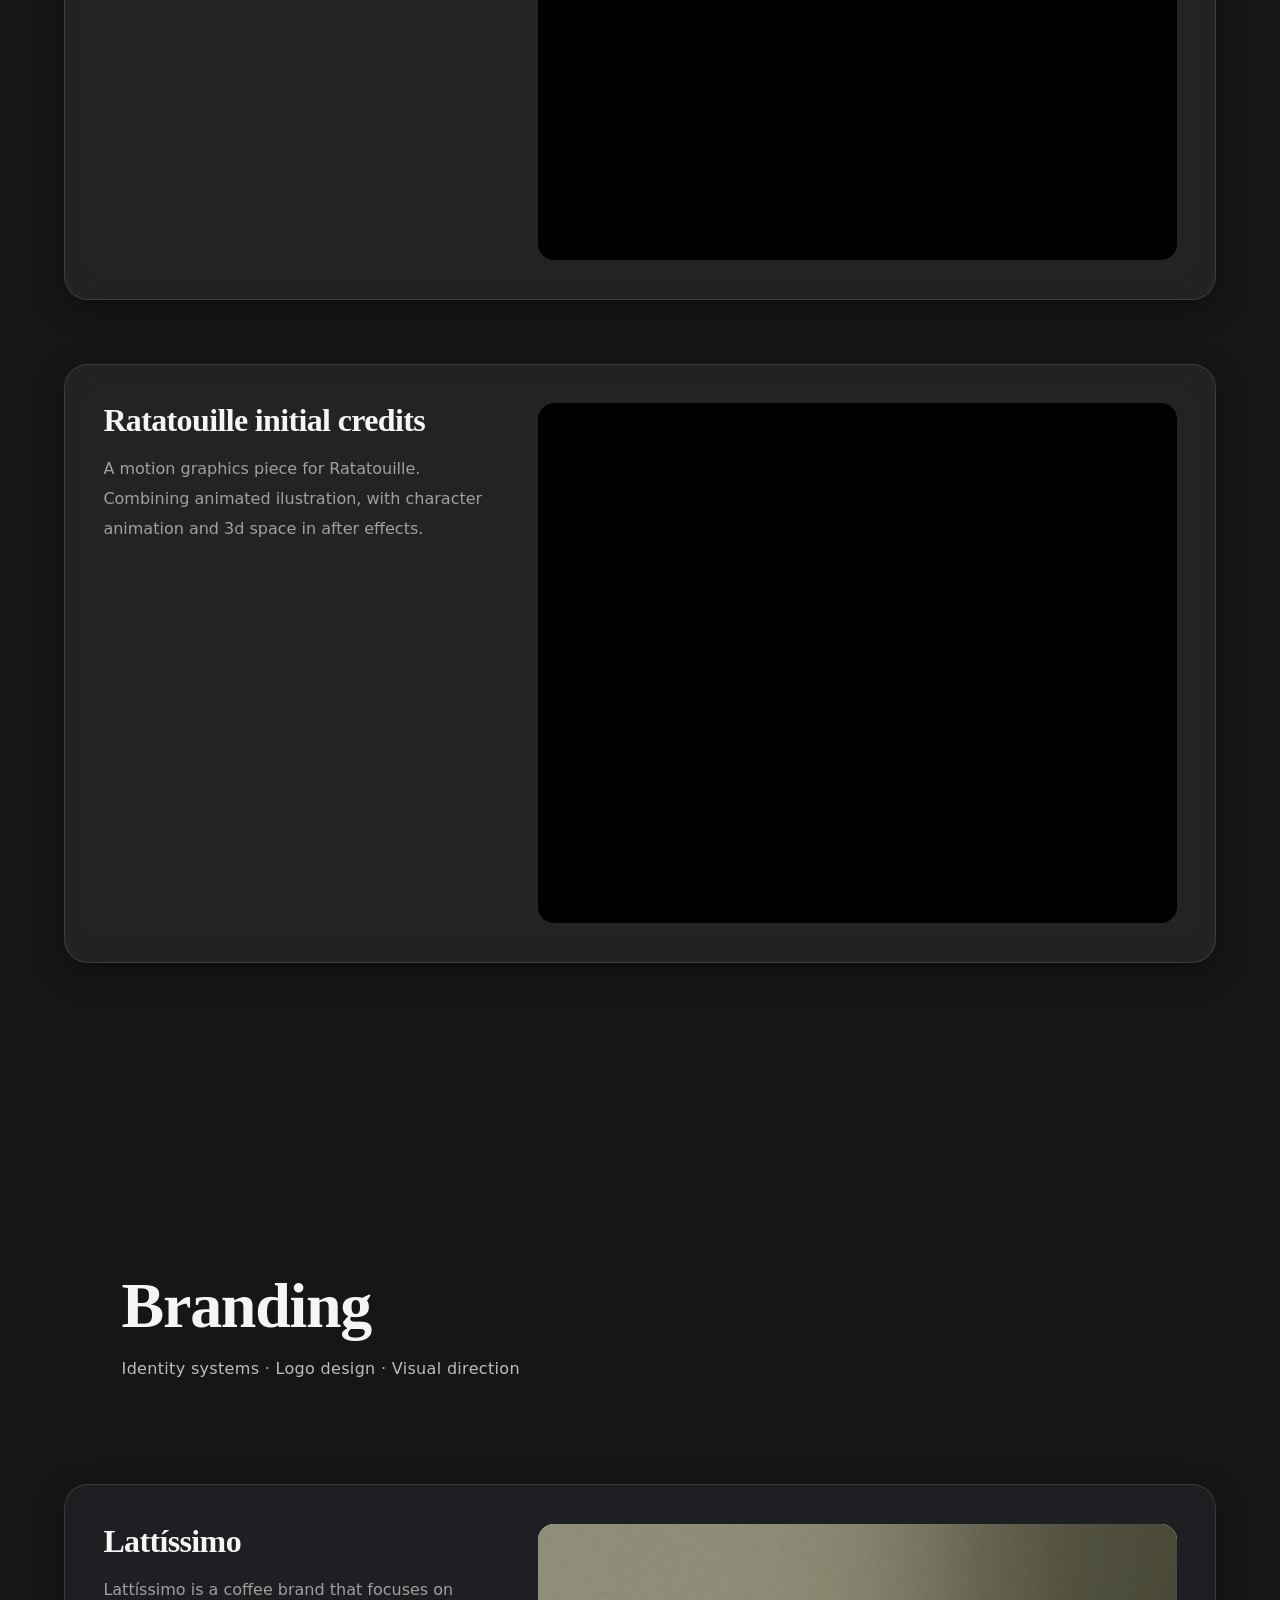
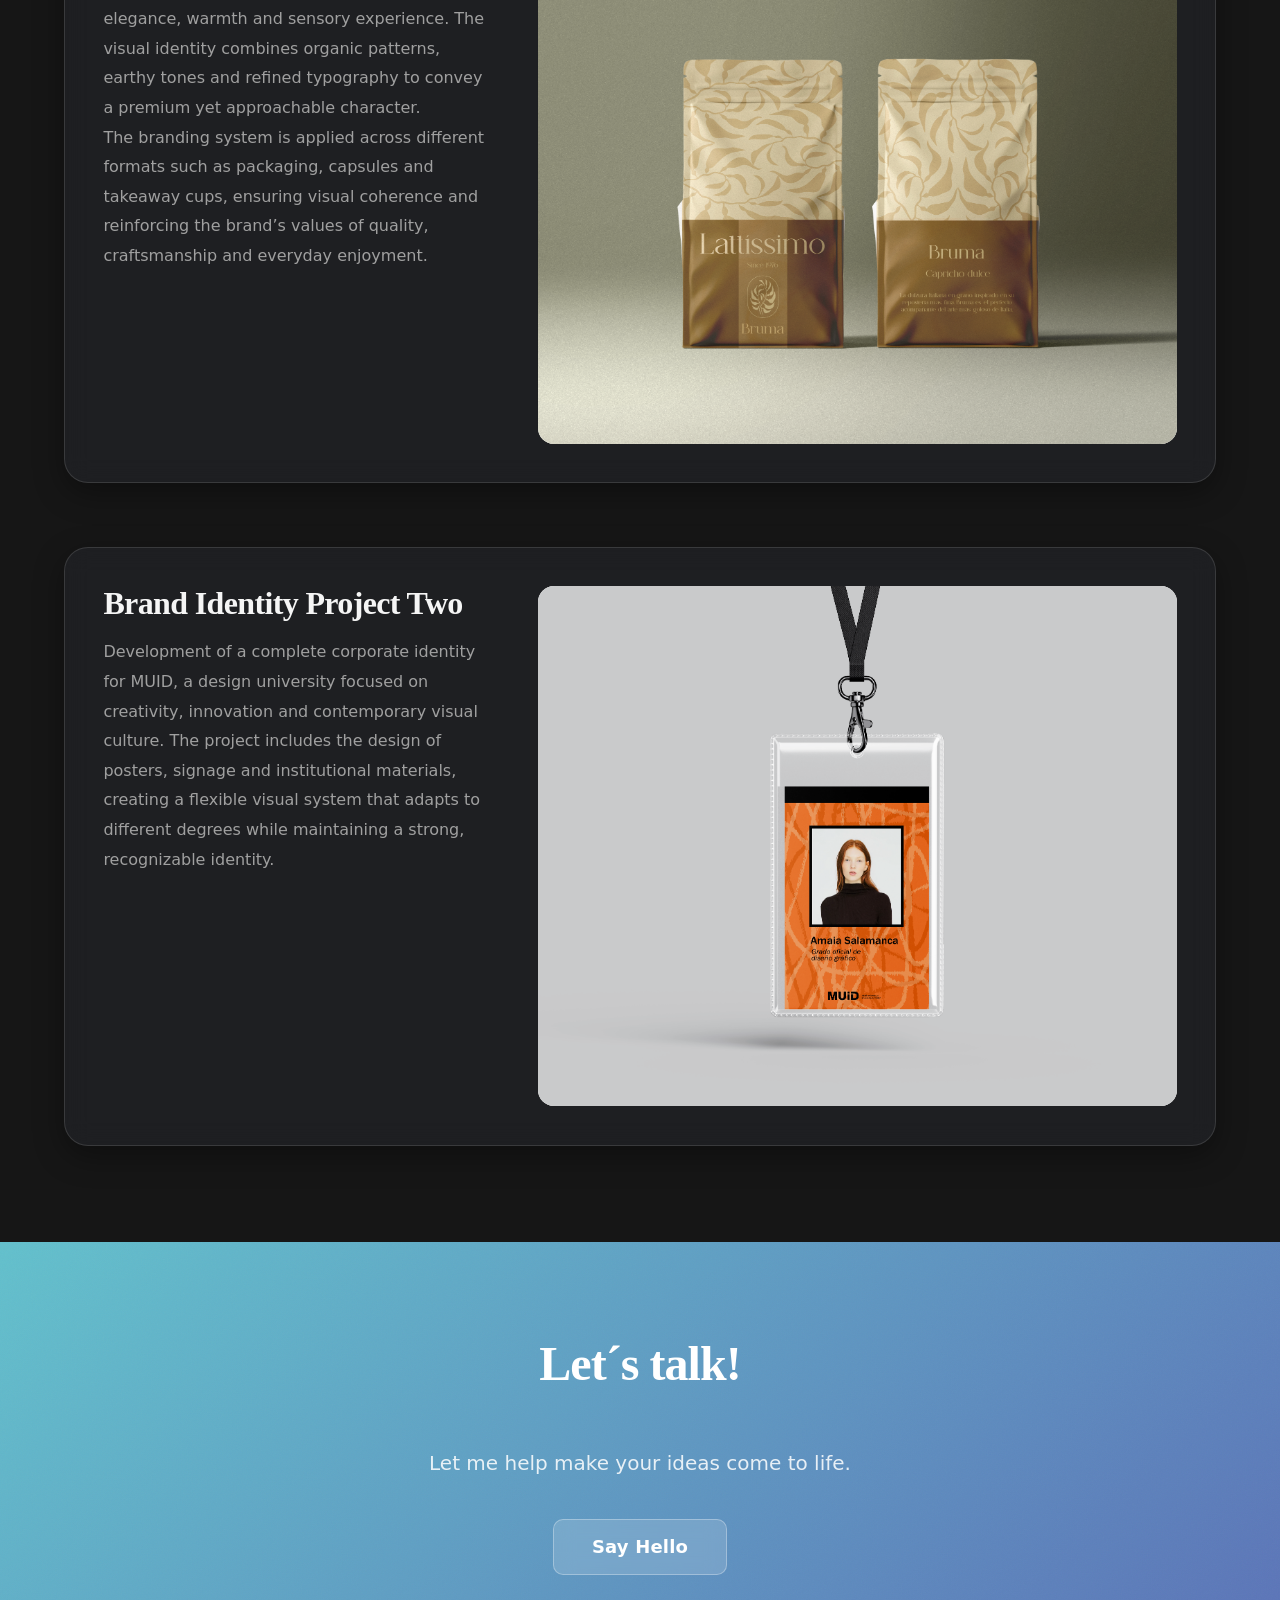
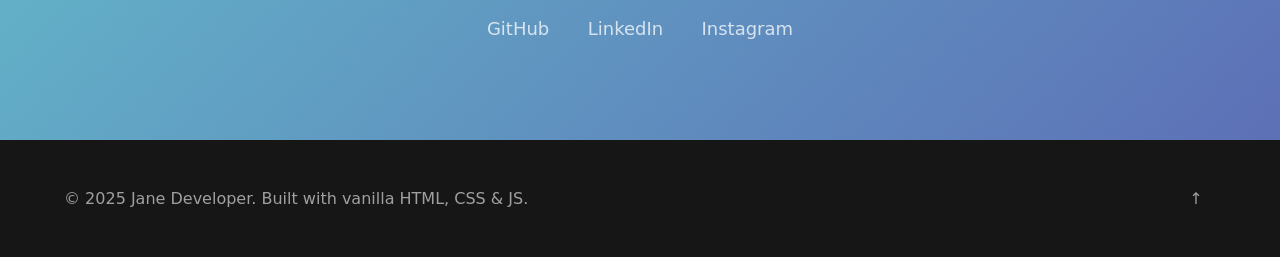
==== commit ff53df55: "about y responsive" ====
--- a/index.html
+++ b/index.html
@@ -17,6 +17,176 @@
 	<!-- Main CSS -->
 	<link rel="stylesheet" href="./assets/css/index.css" />
 
+	<!-- Mobile-only responsive tweaks (keeps desktop unchanged) -->
+	<style>
+		/* keep button hidden on desktop */
+		.nav-toggle {
+			display: none;
+			border: 0;
+			background: transparent
+		}
+
+		/* accessibility helper */
+		.sr-only {
+			position: absolute;
+			width: 1px;
+			height: 1px;
+			padding: 0;
+			margin: -1px;
+			overflow: hidden;
+			clip: rect(0, 0, 0, 0);
+			white-space: nowrap;
+			border: 0
+		}
+
+		@media (max-width: 767px) {
+
+			/* Nav: add toggle and mobile menu */
+			.nav-container {
+				position: relative;
+				align-items: center;
+				gap: .5rem;
+				padding: .5rem 1rem
+			}
+
+			.nav-toggle {
+				display: inline-flex;
+				background: none;
+				border: 0;
+				padding: .35rem;
+				align-items: center;
+				cursor: pointer
+			}
+
+			.nav-toggle .hamburger {
+				width: 20px;
+				height: 2px;
+				background: #ffffff;
+				position: relative;
+				display: inline-block;
+				transition: background .18s ease;
+			}
+
+			.nav-toggle .hamburger::before,
+			.nav-toggle .hamburger::after {
+				content: "";
+				position: absolute;
+				left: 0;
+				width: 20px;
+				height: 2px;
+				background: #111;
+				transition: transform .22s ease;
+			}
+
+			.nav-toggle .hamburger::before {
+				top: -6px
+			}
+
+			.nav-toggle .hamburger::after {
+				top: 6px
+			}
+
+			/* transform into X when open */
+			.nav.open .hamburger {
+				background: transparent
+			}
+
+			.nav.open .hamburger::before {
+				transform: rotate(45deg) translate(4px, 4px)
+			}
+
+			.nav.open .hamburger::after {
+				transform: rotate(-45deg) translate(4px, -4px)
+			}
+
+			.nav-links {
+				display: none;
+				flex-direction: column;
+				gap: .5rem;
+				margin: 0;
+				padding: .75rem 1rem;
+				background: #fff;
+				position: absolute;
+				left: 0;
+				right: 0;
+				top: 100%;
+				box-shadow: 0 6px 18px rgba(0, 0, 0, .08);
+				opacity: 0;
+				transition: opacity .18s ease, transform .18s ease;
+				transform: translateY(-6px);
+			}
+
+			.nav.open .nav-links {
+				display: flex;
+				opacity: 1;
+				transform: translateY(0);
+			}
+
+			/* Stack main sections for mobile */
+			.about-grid {
+				display: block;
+				padding: 1rem
+			}
+
+			.about-intro {
+				display: block
+			}
+
+			.about-photo img {
+				width: 140px;
+				height: auto;
+				border-radius: 6px;
+				margin-top: .75rem
+			}
+
+			.skills-grid {
+				display: grid;
+				grid-template-columns: repeat(2, 1fr);
+				gap: .6rem;
+				padding: 1rem
+			}
+
+			.projects-grid {
+				display: grid;
+				grid-template-columns: 1fr;
+				gap: 1rem;
+				padding: 1rem
+			}
+
+			/* Carousels: horizontal scroll with snap */
+			.hero-track,
+			.editorial-track,
+			.photo-track,
+			.illustration-track,
+			.branding-track {
+				display: flex;
+				gap: .75rem;
+				overflow-x: auto;
+				padding: .5rem 1rem;
+				scroll-snap-type: x mandatory;
+				-webkit-overflow-scrolling: touch
+			}
+
+			.hero-track img,
+			.editorial-track img,
+			.photo-track img,
+			.illustration-track img,
+			.branding-track img {
+				flex: 0 0 80%;
+				min-width: 65%;
+				scroll-snap-align: start;
+				border-radius: 6px
+			}
+
+			/* Responsive media/video */
+			.motion-media video {
+				width: 100%;
+				height: auto;
+				display: block
+			}
+		}
+	</style>
+
 	<script src="./assets/js/main.js" defer></script>
 </head>
 
@@ -28,7 +198,15 @@
 	<nav class="nav">
 		<div class="nav-container">
 			<a href="#" class="nav-logo">Portfolio</a>
-			<ul class="nav-links">
+
+			<!-- Added: mobile nav toggle (hidden on desktop via media query above) -->
+			<button class="nav-toggle" aria-controls="primary-navigation" aria-expanded="false"
+				aria-label="Toggle menu">
+				<span class="hamburger" aria-hidden="true"></span>
+				<span class="sr-only">Menu</span>
+			</button>
+
+			<ul id="primary-navigation" class="nav-links">
 				<li><a href="#hero">Home</a></li>
 				<li><a href="#about">About</a></li>
 				<li><a href="#projects">Projects</a></li>
@@ -76,479 +254,496 @@
 		</section>
 
 		<!-- About Section -->
-		<div class="about-grid">
-			<!-- Texto + foto -->
-			<div class="about-intro">
-				<div class="about-text animate-on-scroll">
-					<p>
-						I’m a graphic designer and illustrator with a strong passion for photography,
-						especially analog processes. My work combines visual identity, illustration and
-						image-making, with a focus on thoughtful composition and clear visual language.
-						Alongside my design practice, I explore both analog and digital photography as
-						a way to enrich my creative perspective.
-					</p>
-					<p>
-						My skill set includes advanced use of Adobe Creative Suite across graphic design,
-						illustration, photography and motion graphics. I regularly work with tools such as
-						Photoshop, Illustrator, InDesign and After Effects, applying them to create
-						coherent visual systems, animated pieces and photographic projects.
-					</p>
-				</div>
-
-				<div class="about-photo animate-on-scroll">
-					<img src="assets/img/yo.jpeg" alt="Portrait of Your Name" />
+		<section id="about" class="about">
+			<div class="about-grid">
+				<!-- Texto + foto -->
+				<div class="about-intro">
+					<div class="about-text animate-on-scroll">
+						<p>
+							I’m a graphic designer and illustrator with a strong passion for photography,
+							especially analog processes. My work combines visual identity, illustration and
+							image-making, with a focus on thoughtful composition and clear visual language.
+							Alongside my design practice, I explore both analog and digital photography as
+							a way to enrich my creative perspective.
+						</p>
+						<p>
+							My skill set includes advanced use of Adobe Creative Suite across graphic design,
+							illustration, photography and motion graphics. I regularly work with tools such as
+							Photoshop, Illustrator, InDesign and After Effects, applying them to create
+							coherent visual systems, animated pieces and photographic projects.
+						</p>
+					</div>
+
+					<div class="about-photo animate-on-scroll">
+						<img src="assets/img/yo.jpeg" alt="Portrait of Your Name" />
+					</div>
+				</div>
+
+				<!-- Skills abajo -->
+				<div class="skills-grid" data-reveal-stagger>
+					<div class="skill-card">
+						<h3>Branding & Visual Identity</h3>
+						<div class="skill-bar">
+							<div class="skill-fill" style="--fill: 90%"></div>
+						</div>
+					</div>
+
+					<div class="skill-card">
+						<h3>Illustration</h3>
+						<div class="skill-bar">
+							<div class="skill-fill" style="--fill: 85%"></div>
+						</div>
+					</div>
+
+					<div class="skill-card">
+						<h3>Photography (Analog & Digital)</h3>
+						<div class="skill-bar">
+							<div class="skill-fill" style="--fill: 88%"></div>
+						</div>
+					</div>
+
+					<div class="skill-card">
+						<h3>Motion Graphics</h3>
+						<div class="skill-bar">
+							<div class="skill-fill" style="--fill: 80%"></div>
+						</div>
+					</div>
+					<div class="skill-card">
+						<h3>Editorial Design</h3>
+						<div class="skill-bar">
+							<div class="skill-fill" style="--fill: 85%"></div>
+						</div>
+					</div>
+
+					<div class="skill-card">
+						<h3>3D Animation</h3>
+						<div class="skill-bar">
+							<div class="skill-fill" style="--fill: 70%"></div>
+						</div>
+					</div>
 				</div>
 			</div>
 
-			<!-- Skills abajo -->
-			<div class="skills-grid" data-reveal-stagger>
-				<div class="skill-card">
-					<h3>Branding & Visual Identity</h3>
-					<div class="skill-bar">
-						<div class="skill-fill" style="--fill: 90%"></div>
-					</div>
-				</div>
-
-				<div class="skill-card">
-					<h3>Illustration</h3>
-					<div class="skill-bar">
-						<div class="skill-fill" style="--fill: 85%"></div>
-					</div>
-				</div>
-
-				<div class="skill-card">
-					<h3>Photography (Analog & Digital)</h3>
-					<div class="skill-bar">
-						<div class="skill-fill" style="--fill: 88%"></div>
-					</div>
-				</div>
-
-				<div class="skill-card">
-					<h3>Motion Graphics</h3>
-					<div class="skill-bar">
-						<div class="skill-fill" style="--fill: 80%"></div>
-					</div>
-				</div>
-				<div class="skill-card">
-					<h3>Editorial Design</h3>
-					<div class="skill-bar">
-						<div class="skill-fill" style="--fill: 85%"></div>
-					</div>
-				</div>
-
-				<div class="skill-card">
-					<h3>3D Animation</h3>
-					<div class="skill-bar">
-						<div class="skill-fill" style="--fill: 70%"></div>
-					</div>
-				</div>
-			</div>
-		</div>
-
-		<!-- Projects Section -->
-		<section id="projects" class="section projects">
-			<div class="container">
-				<h2 class="section-title animate-on-scroll">My work</h2>
-
-				<div class="projects-grid" data-reveal-stagger>
-
-					<!-- Editorial -->
-					<article class="project-card">
-						<a href="#editorial" class="project-link">
-							<div class="project-image">
-								<img src="assets/img/carrusel/8.jpg" alt="Editorial design projects" loading="lazy" />
-							</div>
-							<div class="project-content">
-								<h3>Editorial</h3>
-								<p>My vision on anything editorial related, magazine and book design for an artistic
-									audience.</p>
-							</div>
-						</a>
+			<!-- Projects Section -->
+			<section id="projects" class="section projects">
+				<div class="container">
+					<h2 class="section-title animate-on-scroll">My work</h2>
+
+					<div class="projects-grid" data-reveal-stagger>
+
+						<!-- Editorial -->
+						<article class="project-card">
+							<a href="#editorial" class="project-link">
+								<div class="project-image">
+									<img src="assets/img/carrusel/8.jpg" alt="Editorial design projects"
+										loading="lazy" />
+								</div>
+								<div class="project-content">
+									<h3>Editorial</h3>
+									<p>My vision on anything editorial related, magazine and book design for an artistic
+										audience.</p>
+								</div>
+							</a>
+						</article>
+
+						<!-- Photography -->
+						<article class="project-card">
+							<a href="#photography" class="project-link">
+								<div class="project-image">
+									<img src="assets/img/fotografia/A1.JPG" alt="Photography projects" loading="lazy" />
+								</div>
+								<div class="project-content">
+									<h3>Photography</h3>
+									<p>What moves me the most is the daily little things and the people I love.</p>
+								</div>
+							</a>
+						</article>
+
+						<!-- Illustration -->
+						<article class="project-card">
+							<a href="#illustration" class="project-link">
+								<div class="project-image">
+									<img src="assets/img/carrusel/1.jpg" alt="Illustration projects" loading="lazy" />
+								</div>
+								<div class="project-content">
+									<h3>Illustration</h3>
+									<p>The art of illustration so people can feel visually our thoughts, opinions and
+										emotions.</p>
+								</div>
+							</a>
+						</article>
+
+
+						<!-- Motion graphics -->
+						<article class="project-card">
+							<a href="#motion-graphics" class="project-link">
+								<div class="project-image">
+									<img src="assets/img/Captura de pantalla (722).png" alt="Illustration projects"
+										loading="lazy" />
+								</div>
+								<div class="project-content">
+									<h3>Motion graphics</h3>
+									<p>The art of illustration so people can feel visually our thoughts, opinions and
+										emotions.</p>
+								</div>
+							</a>
+						</article>
+
+						<!-- Branding -->
+						<article class="project-card">
+							<a href="#branding" class="project-link">
+								<div class="project-image">
+									<img src="assets/img/carrusel/17.jpg" alt="Branding projects" loading="lazy" />
+								</div>
+								<div class="project-content">
+									<h3>Branding</h3>
+									<p>I love putting into brands the vision of people, it makes the work effective.</p>
+								</div>
+							</a>
+						</article>
+
+					</div>
+				</div>
+			</section>
+
+			<!-- SECCION EDITORIAL -->
+			<section id="editorial" class="section editorial">
+				<div class="editorial-wrapper">
+
+					<!-- COVER -->
+					<div class="editorial-cover">
+						<div class="editorial-cover__content">
+							<div class="editorial-cover__text animate-on-scroll">
+								<h2 class="editorial-cover__title">Editorial</h2>
+								<p class="editorial-cover__subtitle">Books · Magazines · Layout design</p>
+							</div>
+						</div>
+					</div>
+
+					<!-- PROYECTOS EDITORIAL -->
+					<article class="editorial-project animate-on-scroll">
+						<div class="editorial-text">
+							<h3>Book collection cover design</h3>
+							<p>
+								This project combines illustration and editorial design to create three covers for a
+								self-help book collection. Each cover visually represents the main idea of its narrative
+								through clear composition, strong typography and a cohesive illustrated style.
+							</p>
+						</div>
+
+						<div class="editorial-carousel">
+							<div class="editorial-track">
+								<img src="assets/img/editorial/tresjuntos.jpg" alt="Book covers overview">
+								<img src="assets/img/editorial/juntas.jpg" alt="Cover variation 1">
+								<img src="assets/img/editorial/juntas2.jpg" alt="Cover variation 2">
+								<img src="assets/img/editorial/juntas3.jpg" alt="Cover variation 3">
+								<img src="assets/img/editorial/juntas4.jpg" alt="Cover variation 4">
+							</div>
+						</div>
 					</article>
 
-					<!-- Photography -->
-					<article class="project-card">
-						<a href="#photography" class="project-link">
-							<div class="project-image">
-								<img src="assets/img/fotografia/A1.JPG" alt="Photography projects" loading="lazy" />
-							</div>
-							<div class="project-content">
-								<h3>Photography</h3>
-								<p>What moves me the most is the daily little things and the people I love.</p>
-							</div>
-						</a>
+					<article class="editorial-project animate-on-scroll">
+						<div class="editorial-text">
+							<h3>Muid magazines</h3>
+							<p>
+								Editorial design of a magazine collection for a university. The set includes three
+								issues,
+								one for each degree: graphic design, industrial design and fashion design. The layouts
+								follow
+								the university’s visual identity with a refined typographic system, strong grid
+								structure
+								and
+								a consistent rhythm across spreads.
+							</p>
+						</div>
+
+						<div class="editorial-carousel">
+							<div class="editorial-track">
+								<img src="assets/img/editorial/muid/2.png" alt="Muid magazine spread 1">
+								<img src="assets/img/editorial/muid/8.png" alt="Muid magazine spread 2">
+								<img src="assets/img/editorial/muid/4.png" alt="Muid magazine spread 3">
+								<img src="assets/img/editorial/muid/7.png" alt="Muid magazine spread 4">
+								<img src="assets/img/editorial/muid/todas.png" alt="Muid magazine collection overview">
+							</div>
+						</div>
 					</article>
 
-					<!-- Illustration -->
-					<article class="project-card">
-						<a href="#illustration" class="project-link">
-							<div class="project-image">
-								<img src="assets/img/carrusel/1.jpg" alt="Illustration projects" loading="lazy" />
-							</div>
-							<div class="project-content">
-								<h3>Illustration</h3>
-								<p>The art of illustration so people can feel visually our thoughts, opinions and
-									emotions.</p>
-							</div>
-						</a>
+				</div>
+			</section>
+
+			<!-- Photography section -->
+			<section id="photography" class="section photography">
+				<div class="photo-wrapper">
+
+					<!-- COVER -->
+					<div class="photo-cover">
+						<div class="photo-cover__bg"></div>
+						<div class="photo-cover__overlay"></div>
+
+						<div class="photo-cover__content">
+							<div class="photo-cover__text animate-on-scroll">
+								<h2 class="photo-cover__title">Photography</h2>
+								<p class="photo-cover__subtitle">Analog series · 35mm film</p>
+							</div>
+						</div>
+					</div>
+
+					<!-- SINGLE PROJECT CARD -->
+					<article class="photo-project animate-on-scroll">
+						<div class="photo-text">
+							<h3>Analog Photography</h3>
+							<p>
+								A personal analog photography series focused on everyday moments, quiet details and the
+								people I love. I work mainly with film to embrace imperfections, grain and a slower way
+								of
+								seeing.
+							</p>
+						</div>
+
+						<div class="photo-carousel">
+							<div class="photo-track">
+								<img src="assets/img/fotografia/image00002.jpeg" alt="Analog photo 1">
+								<img src="assets/img/fotografia/image00003.jpeg" alt="Analog photo 2">
+								<img src="assets/img/fotografia/image00004.jpeg" alt="Analog photo 3">
+								<img src="assets/img/fotografia/image00025.jpeg" alt="Analog photo 4">
+								<img src="assets/img/fotografia/image00006.jpeg" alt="Analog photo 5">
+								<img src="assets/img/fotografia/image00015.jpeg" alt="Analog photo 6">
+								<img src="assets/img/fotografia/image00019.jpeg" alt="Analog photo 7">
+								<img src="assets/img/fotografia/image00012.jpeg" alt="Analog photo 8">
+								<img src="assets/img/fotografia/image00026.jpeg" alt="Analog photo 9">
+								<!-- duplicate image00019 removed -->
+							</div>
+						</div>
 					</article>
 
-
-					<!-- Motion graphics -->
-					<article class="project-card">
-						<a href="#motion-graphics" class="project-link">
-							<div class="project-image">
-								<img src="assets/img/Captura de pantalla (722).png" alt="Illustration projects"
-									loading="lazy" />
-							</div>
-							<div class="project-content">
-								<h3>Motion graphics</h3>
-								<p>The art of illustration so people can feel visually our thoughts, opinions and
-									emotions.</p>
-							</div>
-						</a>
+				</div>
+			</section>
+
+
+
+			<!-- SECCION ILLUSTRATION -->
+			<section id="illustration" class="section illustration">
+				<div class="illustration-wrapper">
+
+					<!-- COVER -->
+					<div class="illustration-cover">
+						<div class="illustration-cover__content">
+							<div class="illustration-cover__text animate-on-scroll">
+								<h2 class="illustration-cover__title">Illustration</h2>
+								<p class="illustration-cover__subtitle">Character design · Editorial illustration ·
+									Visual
+									storytelling</p>
+							</div>
+						</div>
+					</div>
+
+					<!-- PROJECT 1 -->
+					<article class="illustration-project animate-on-scroll">
+						<div class="illustration-text">
+							<h3>Tadeo the juggler</h3>
+							<p>
+								“Tadeo the Juggler” is an illustrated children’s book that combines editorial design and
+								illustration to tell a story about patience, creativity and the learning process. The
+								project explores how visual storytelling can communicate emotions and ideas beyond
+								words,
+								using illustration as a key narrative element rather than a purely decorative one.
+							</p>
+
+							<p>
+								The relationship between image, text and layout was carefully developed to create a
+								clear
+								and engaging reading experience. Through thoughtful composition, color choices and
+								pacing,
+								the book builds a coherent visual language that supports the story and guides the reader
+								naturally through each page.
+							</p>
+						</div>
+
+						<div class="illustration-carousel">
+							<div class="illustration-track">
+								<img src="assets/img/ilustracion/tadeo1.png" alt="Illustration project 1 image 1">
+								<img src="assets/img/ilustracion/tadeo2.png" alt="Illustration project 1 image 2">
+								<img src="assets/img/ilustracion/tadeo3.png" alt="Illustration project 1 image 3">
+								<img src="assets/img/ilustracion/tadeo4.png" alt="Illustration project 1 image 4">
+							</div>
+						</div>
 					</article>
 
-					<!-- Branding -->
-					<article class="project-card">
-						<a href="#branding" class="project-link">
-							<div class="project-image">
-								<img src="assets/img/carrusel/17.jpg" alt="Branding projects" loading="lazy" />
-							</div>
-							<div class="project-content">
-								<h3>Branding</h3>
-								<p>I love putting into brands the vision of people, it makes the work effective.</p>
-							</div>
-						</a>
+					<!-- PROJECT 2 -->
+					<article class="illustration-project animate-on-scroll">
+						<div class="illustration-text">
+							<h3>Stanley Kubrick book cover series</h3>
+							<p>
+								This project explores illustration as a narrative and conceptual tool applied to book
+								cover
+								design.
+								The series reinterprets iconic films by Stanley Kubrick through a strong graphic
+								language,
+								using
+								symbolism, limited color palettes and textured finishes inspired by print and analog
+								processes.
+								Each cover is designed to visually translate the core themes of the story, creating a
+								cohesive yet
+								distinctive collection that balances illustration, typography and editorial composition.
+							</p>
+
+						</div>
+
+						<div class="illustration-carousel">
+							<div class="illustration-track">
+								<img src="assets/img/ilustracion/5.png" alt="Illustration project 1 image 1">
+								<img src="assets/img/ilustracion/2.png" alt="Illustration project 1 image 2">
+								<img src="assets/img/ilustracion/1.png" alt="Illustration project 1 image 3">
+								<img src="assets/img/ilustracion/4.png" alt="Illustration project 1 image 4">
+								<img src="assets/img/ilustracion/3.png" alt="Illustration project 1 image 5">
+								<img src="assets/img/ilustracion/6.png" alt="Illustration project 1 image 4">
+								<img src="assets/img/ilustracion/7.png" alt="Illustration project 1 image 5">
+							</div>
 					</article>
 
 				</div>
-			</div>
-		</section>
-
-		<!-- SECCION EDITORIAL -->
-		<section id="editorial" class="section editorial">
-			<div class="editorial-wrapper">
-
-				<!-- COVER -->
-				<div class="editorial-cover">
-					<div class="editorial-cover__content">
-						<div class="editorial-cover__text animate-on-scroll">
-							<h2 class="editorial-cover__title">Editorial</h2>
-							<p class="editorial-cover__subtitle">Books · Magazines · Layout design</p>
-						</div>
-					</div>
-				</div>
-
-				<!-- PROYECTOS EDITORIAL -->
-				<article class="editorial-project animate-on-scroll">
-					<div class="editorial-text">
-						<h3>Book collection cover design</h3>
-						<p>
-							This project combines illustration and editorial design to create three covers for a
-							self-help book collection. Each cover visually represents the main idea of its narrative
-							through clear composition, strong typography and a cohesive illustrated style.
-						</p>
-					</div>
-
-					<div class="editorial-carousel">
-						<div class="editorial-track">
-							<img src="assets/img/editorial/tresjuntos.jpg" alt="Book covers overview">
-							<img src="assets/img/editorial/juntas.jpg" alt="Cover variation 1">
-							<img src="assets/img/editorial/juntas2.jpg" alt="Cover variation 2">
-							<img src="assets/img/editorial/juntas3.jpg" alt="Cover variation 3">
-							<img src="assets/img/editorial/juntas4.jpg" alt="Cover variation 4">
-						</div>
-					</div>
-				</article>
-
-				<article class="editorial-project animate-on-scroll">
-					<div class="editorial-text">
-						<h3>Muid magazines</h3>
-						<p>
-							Editorial design of a magazine collection for a university. The set includes three issues,
-							one for each degree: graphic design, industrial design and fashion design. The layouts
-							follow
-							the university’s visual identity with a refined typographic system, strong grid structure
-							and
-							a consistent rhythm across spreads.
-						</p>
-					</div>
-
-					<div class="editorial-carousel">
-						<div class="editorial-track">
-							<img src="assets/img/editorial/muid/2.png" alt="Muid magazine spread 1">
-							<img src="assets/img/editorial/muid/8.png" alt="Muid magazine spread 2">
-							<img src="assets/img/editorial/muid/4.png" alt="Muid magazine spread 3">
-							<img src="assets/img/editorial/muid/7.png" alt="Muid magazine spread 4">
-							<img src="assets/img/editorial/muid/todas.png" alt="Muid magazine collection overview">
-						</div>
-					</div>
-				</article>
-
-			</div>
-		</section>
-
-		<!-- Photography section -->
-		<section id="photography" class="section photography">
-			<div class="photo-wrapper">
-
-				<!-- COVER -->
-				<div class="photo-cover">
-					<div class="photo-cover__bg"></div>
-					<div class="photo-cover__overlay"></div>
-
-					<div class="photo-cover__content">
-						<div class="photo-cover__text animate-on-scroll">
-							<h2 class="photo-cover__title">Photography</h2>
-							<p class="photo-cover__subtitle">Analog series · 35mm film</p>
-						</div>
-					</div>
-				</div>
-
-				<!-- SINGLE PROJECT CARD -->
-				<article class="photo-project animate-on-scroll">
-					<div class="photo-text">
-						<h3>Analog Photography</h3>
-						<p>
-							A personal analog photography series focused on everyday moments, quiet details and the
-							people I love. I work mainly with film to embrace imperfections, grain and a slower way of
-							seeing.
-						</p>
-					</div>
-
-					<div class="photo-carousel">
-						<div class="photo-track">
-							<img src="assets/img/fotografia/image00002.jpeg" alt="Analog photo 1">
-							<img src="assets/img/fotografia/image00003.jpeg" alt="Analog photo 2">
-							<img src="assets/img/fotografia/image00004.jpeg" alt="Analog photo 3">
-							<img src="assets/img/fotografia/image00025.jpeg" alt="Analog photo 4">
-							<img src="assets/img/fotografia/image00006.jpeg" alt="Analog photo 5">
-							<img src="assets/img/fotografia/image00015.jpeg" alt="Analog photo 6">
-							<img src="assets/img/fotografia/image00019.jpeg" alt="Analog photo 7">
-							<img src="assets/img/fotografia/image00012.jpeg" alt="Analog photo 8">
-							<img src="assets/img/fotografia/image00026.jpeg" alt="Analog photo 9">
-							<!-- duplicate image00019 removed -->
-						</div>
-					</div>
-				</article>
-
-			</div>
-		</section>
-
-
-
-		<!-- SECCION ILLUSTRATION -->
-		<section id="illustration" class="section illustration">
-			<div class="illustration-wrapper">
-
-				<!-- COVER -->
-				<div class="illustration-cover">
-					<div class="illustration-cover__content">
-						<div class="illustration-cover__text animate-on-scroll">
-							<h2 class="illustration-cover__title">Illustration</h2>
-							<p class="illustration-cover__subtitle">Character design · Editorial illustration · Visual
-								storytelling</p>
-						</div>
-					</div>
-				</div>
-
-				<!-- PROJECT 1 -->
-				<article class="illustration-project animate-on-scroll">
-					<div class="illustration-text">
-						<h3>Tadeo the juggler</h3>
-						<p>
-							“Tadeo the Juggler” is an illustrated children’s book that combines editorial design and
-							illustration to tell a story about patience, creativity and the learning process. The
-							project explores how visual storytelling can communicate emotions and ideas beyond words,
-							using illustration as a key narrative element rather than a purely decorative one.
-						</p>
-
-						<p>
-							The relationship between image, text and layout was carefully developed to create a clear
-							and engaging reading experience. Through thoughtful composition, color choices and pacing,
-							the book builds a coherent visual language that supports the story and guides the reader
-							naturally through each page.
-						</p>
-					</div>
-
-					<div class="illustration-carousel">
-						<div class="illustration-track">
-							<img src="assets/img/ilustracion/tadeo1.png" alt="Illustration project 1 image 1">
-							<img src="assets/img/ilustracion/tadeo2.png" alt="Illustration project 1 image 2">
-							<img src="assets/img/ilustracion/tadeo3.png" alt="Illustration project 1 image 3">
-							<img src="assets/img/ilustracion/tadeo4.png" alt="Illustration project 1 image 4">
-						</div>
-					</div>
-				</article>
-
-				<!-- PROJECT 2 -->
-				<article class="illustration-project animate-on-scroll">
-					<div class="illustration-text">
-						<h3>Stanley Kubrick book cover series</h3>
-						<p>
-							This project explores illustration as a narrative and conceptual tool applied to book cover
-							design.
-							The series reinterprets iconic films by Stanley Kubrick through a strong graphic language,
-							using
-							symbolism, limited color palettes and textured finishes inspired by print and analog
-							processes.
-							Each cover is designed to visually translate the core themes of the story, creating a
-							cohesive yet
-							distinctive collection that balances illustration, typography and editorial composition.
-						</p>
-
-					</div>
-
-					<div class="illustration-carousel">
-						<div class="illustration-track">
-							<img src="assets/img/ilustracion/5.png" alt="Illustration project 1 image 1">
-							<img src="assets/img/ilustracion/2.png" alt="Illustration project 1 image 2">
-							<img src="assets/img/ilustracion/1.png" alt="Illustration project 1 image 3">
-							<img src="assets/img/ilustracion/4.png" alt="Illustration project 1 image 4">
-							<img src="assets/img/ilustracion/3.png" alt="Illustration project 1 image 5">
-							<img src="assets/img/ilustracion/6.png" alt="Illustration project 1 image 4">
-							<img src="assets/img/ilustracion/7.png" alt="Illustration project 1 image 5">
-						</div>
-				</article>
-
-			</div>
-		</section>
-
-
-		<!-- MOTION GRAPHICS SECTION -->
-		<section id="motion-graphics" class="section motion">
-			<div class="motion-wrapper">
-
-				<!-- COVER (simple, no bg, no parallax) -->
-				<div class="motion-cover animate-on-scroll">
-					<div class="motion-cover__text">
-						<h2 class="motion-cover__title">Motion Graphics</h2>
-						<p class="motion-cover__subtitle">After Effects · Typography · Rhythm</p>
-					</div>
-				</div>
-
-				<!-- PROJECT CARD -->
-				<article class="motion-project animate-on-scroll">
-					<div class="motion-text">
-						<h3>Motion Graphics piece</h3>
-						<p>
-							A motion graphics project focused on rhythm, typography and visual storytelling.
-							The piece explores movement as a design tool, combining timing, composition and
-							graphic elements to create dynamic visual narratives.
-						</p>
-					</div>
-
-					<div class="motion-media">
-						<video src="assets/img/motion graphics/MOTION.mp4" autoplay loop muted playsinline></video>
-					</div>
-				</article>
-
-				<!-- PROJECT CARD -->
-				<article class="motion-project animate-on-scroll">
-					<div class="motion-text">
-						<h3>Ratatouille initial credits</h3>
-						<p>
-							A motion graphics piece for Ratatouille. Combining animated ilustration, with
-							character animation and 3d space in after effects.
-						</p>
-					</div>
-
-					<div class="motion-media">
-						<video src="assets/img/motion graphics/ratatouille.mp4" autoplay loop muted playsinline></video>
-					</div>
-				</article>
-
-
-			</div>
-		</section>
-
-
-		<!-- BRANDING SECTION -->
-		<section id="branding" class="section branding">
-			<div class="branding-wrapper">
-
-				<!-- COVER (simple) -->
-				<div class="branding-cover">
-					<div class="branding-cover__content">
-						<div class="branding-cover__text animate-on-scroll">
-							<h2 class="branding-cover__title">Branding</h2>
-							<p class="branding-cover__subtitle">Identity systems · Logo design · Visual direction</p>
-						</div>
-					</div>
-				</div>
-
-				<!-- PROJECT 1 -->
-				<article class="branding-project animate-on-scroll">
-					<div class="branding-text">
-						<h3>Lattíssimo</h3>
-						<p>
-							Lattíssimo is a coffee brand that focuses on elegance, warmth and sensory experience. The
-							visual identity combines organic patterns, earthy tones and refined typography to convey a
-							premium yet approachable character.
-						</p>
-
-						<p>
-							The branding system is applied across different formats such as packaging, capsules and
-							takeaway cups, ensuring visual coherence and reinforcing the brand’s values of quality,
-							craftsmanship and everyday enjoyment.
-						</p>
-					</div>
-
-					<div class="branding-carousel">
-						<div class="branding-track">
-							<img src="assets/img/Branding/1.png" alt="Branding project one image 1">
-							<img src="assets/img/Branding/2.png" alt="Branding project one image 2">
-							<img src="assets/img/Branding/3.png" alt="Branding project one image 3">
-							<img src="assets/img/Branding/4.png" alt="Branding project one image 4">
-							<img src="assets/img/Branding/5.png" alt="Branding project one image 5">
-							<img src="assets/img/Branding/6.png" alt="Branding project one image 6">
-						</div>
-					</div>
-				</article>
-
-				<!-- PROJECT 2 -->
-				<article class="branding-project animate-on-scroll">
-					<div class="branding-text">
-						<h3>Brand Identity Project Two</h3>
-						<p>
-							Development of a complete corporate identity for MUID, a design university focused on
-							creativity, innovation and contemporary visual culture. The project includes the design of
-							posters, signage and institutional materials, creating a flexible visual system that adapts
-							to different degrees while maintaining a strong, recognizable identity.
-						</p>
-					</div>
-
-					<div class="branding-carousel">
-						<div class="branding-track">
-							<img src="assets/img/Branding/muid/1.png" alt="Branding project two image 1">
-							<img src="assets/img/Branding/muid/2.png" alt="Branding project two image 2">
-							<img src="assets/img/Branding/muid/3.png" alt="Branding project two image 3">
-							<img src="assets/img/Branding/muid/4.png" alt="Branding project two image 4">
-							<img src="assets/img/Branding/muid/5.png" alt="Branding project two image 5">
-							<img src="assets/img/Branding/muid/6.png" alt="Branding project two image 6">
-						</div>
-					</div>
-				</article>
-
-			</div>
-		</section>
-
-		<!-- Contact Section -->
-		<section id="contact" class="section contact">
-			<div class="container">
-				<h2 class="section-title animate-on-scroll">Let´s talk!</h2>
-				<div class="contact-content animate-on-scroll">
-					<p>Let me help make your ideas come to life.</p>
-					<a href="mailto:hello@example.com" class="btn btn-primary">Say Hello</a>
-					<div class="social-links">
-						<a href="#" aria-label="GitHub">GitHub</a>
-						<a href="#" aria-label="LinkedIn">LinkedIn</a>
-						<a href="#" aria-label="Instagram">Instagram</a>
-					</div>
-				</div>
-			</div>
-		</section>
+			</section>
+
+
+			<!-- MOTION GRAPHICS SECTION -->
+			<section id="motion-graphics" class="section motion">
+				<div class="motion-wrapper">
+
+					<!-- COVER (simple, no bg, no parallax) -->
+					<div class="motion-cover animate-on-scroll">
+						<div class="motion-cover__text">
+							<h2 class="motion-cover__title">Motion Graphics</h2>
+							<p class="motion-cover__subtitle">After Effects · Typography · Rhythm</p>
+						</div>
+					</div>
+
+					<!-- PROJECT CARD -->
+					<article class="motion-project animate-on-scroll">
+						<div class="motion-text">
+							<h3>Motion Graphics piece</h3>
+							<p>
+								A motion graphics project focused on rhythm, typography and visual storytelling.
+								The piece explores movement as a design tool, combining timing, composition and
+								graphic elements to create dynamic visual narratives.
+							</p>
+						</div>
+
+						<div class="motion-media">
+							<video src="assets/img/motion graphics/MOTION.mp4" autoplay loop muted playsinline></video>
+						</div>
+					</article>
+
+					<!-- PROJECT CARD -->
+					<article class="motion-project animate-on-scroll">
+						<div class="motion-text">
+							<h3>Ratatouille initial credits</h3>
+							<p>
+								A motion graphics piece for Ratatouille. Combining animated ilustration, with
+								character animation and 3d space in after effects.
+							</p>
+						</div>
+
+						<div class="motion-media">
+							<video src="assets/img/motion graphics/ratatouille.mp4" autoplay loop muted
+								playsinline></video>
+						</div>
+					</article>
+
+
+				</div>
+			</section>
+
+
+			<!-- BRANDING SECTION -->
+			<section id="branding" class="section branding">
+				<div class="branding-wrapper">
+
+					<!-- COVER (simple) -->
+					<div class="branding-cover">
+						<div class="branding-cover__content">
+							<div class="branding-cover__text animate-on-scroll">
+								<h2 class="branding-cover__title">Branding</h2>
+								<p class="branding-cover__subtitle">Identity systems · Logo design · Visual direction
+								</p>
+							</div>
+						</div>
+					</div>
+
+					<!-- PROJECT 1 -->
+					<article class="branding-project animate-on-scroll">
+						<div class="branding-text">
+							<h3>Lattíssimo</h3>
+							<p>
+								Lattíssimo is a coffee brand that focuses on elegance, warmth and sensory experience.
+								The
+								visual identity combines organic patterns, earthy tones and refined typography to convey
+								a
+								premium yet approachable character.
+							</p>
+
+							<p>
+								The branding system is applied across different formats such as packaging, capsules and
+								takeaway cups, ensuring visual coherence and reinforcing the brand’s values of quality,
+								craftsmanship and everyday enjoyment.
+							</p>
+						</div>
+
+						<div class="branding-carousel">
+							<div class="branding-track">
+								<img src="assets/img/Branding/1.png" alt="Branding project one image 1">
+								<img src="assets/img/Branding/2.png" alt="Branding project one image 2">
+								<img src="assets/img/Branding/3.png" alt="Branding project one image 3">
+								<img src="assets/img/Branding/4.png" alt="Branding project one image 4">
+								<img src="assets/img/Branding/5.png" alt="Branding project one image 5">
+								<img src="assets/img/Branding/6.png" alt="Branding project one image 6">
+							</div>
+						</div>
+					</article>
+
+					<!-- PROJECT 2 -->
+					<article class="branding-project animate-on-scroll">
+						<div class="branding-text">
+							<h3>Brand Identity Project Two</h3>
+							<p>
+								Development of a complete corporate identity for MUID, a design university focused on
+								creativity, innovation and contemporary visual culture. The project includes the design
+								of
+								posters, signage and institutional materials, creating a flexible visual system that
+								adapts
+								to different degrees while maintaining a strong, recognizable identity.
+							</p>
+						</div>
+
+						<div class="branding-carousel">
+							<div class="branding-track">
+								<img src="assets/img/Branding/muid/1.png" alt="Branding project two image 1">
+								<img src="assets/img/Branding/muid/2.png" alt="Branding project two image 2">
+								<img src="assets/img/Branding/muid/3.png" alt="Branding project two image 3">
+								<img src="assets/img/Branding/muid/4.png" alt="Branding project two image 4">
+								<img src="assets/img/Branding/muid/5.png" alt="Branding project two image 5">
+								<img src="assets/img/Branding/muid/6.png" alt="Branding project two image 6">
+							</div>
+						</div>
+					</article>
+
+				</div>
+			</section>
+
+			<!-- Contact Section -->
+			<section id="contact" class="section contact">
+				<div class="container">
+					<h2 class="section-title animate-on-scroll">Let´s talk!</h2>
+					<div class="contact-content animate-on-scroll">
+						<p>Let me help make your ideas come to life.</p>
+						<a href="mailto:hello@example.com" class="btn btn-primary">Say Hello</a>
+						<div class="social-links">
+							<a href="#" aria-label="GitHub">GitHub</a>
+							<a href="#" aria-label="LinkedIn">LinkedIn</a>
+							<a href="#" aria-label="Instagram">Instagram</a>
+						</div>
+					</div>
+				</div>
+			</section>
 	</main>
 
 	<!-- Footer -->
@@ -559,7 +754,54 @@
 		</div>
 	</footer>
 
-
+	<!-- small script to toggle mobile nav -->
+	<script>
+		(function () {
+			const nav = document.querySelector('.nav');
+			const toggle = document.querySelector('.nav-toggle');
+			const navLinks = document.querySelector('#primary-navigation');
+			if (!nav || !toggle || !navLinks) return;
+
+			const closeMenu = () => {
+				nav.classList.remove('open');
+				toggle.setAttribute('aria-expanded', 'false');
+				navLinks.setAttribute('aria-hidden', 'true');
+			};
+
+			const openMenu = () => {
+				nav.classList.add('open');
+				toggle.setAttribute('aria-expanded', 'true');
+				navLinks.setAttribute('aria-hidden', 'false');
+				// focus first link for keyboard users
+				const firstLink = navLinks.querySelector('a');
+				if (firstLink) firstLink.focus();
+			};
+
+			toggle.addEventListener('click', function (e) {
+				if (nav.classList.contains('open')) closeMenu();
+				else openMenu();
+			});
+
+			// close when any nav link is clicked (mobile UX)
+			navLinks.addEventListener('click', function (e) {
+				if (e.target.tagName.toLowerCase() === 'a') closeMenu();
+			});
+
+			// close on outside click
+			document.addEventListener('click', function (e) {
+				if (!nav.classList.contains('open')) return;
+				if (!nav.contains(e.target)) closeMenu();
+			});
+
+			// close on Escape
+			document.addEventListener('keydown', function (e) {
+				if (e.key === 'Escape' && nav.classList.contains('open')) closeMenu();
+			});
+
+			// init aria-hidden state
+			navLinks.setAttribute('aria-hidden', 'true');
+		})();
+	</script>
 </body>
 
 </html>
--- a/assets/css/index.css
+++ b/assets/css/index.css
@@ -3,4 +3,89 @@
 @import url(layout.css);
 @import url(reset.css);
 @import url(theme.css);
-@import url(navigation.css);+@import url(navigation.css);
+
+
+/* =====================================================
+   MOBILE FIXES (NO TOCA DESKTOP)
+   Pegar al FINAL de assets/css/index.css
+   ===================================================== */
+
+@media (max-width: 768px) {
+
+    /* 0) Evitar scroll horizontal por widths raras */
+    html,
+    body {
+        max-width: 100%;
+        overflow-x: hidden;
+    }
+
+    /* 1) Nada puede “salirse” del viewport */
+    * {
+        max-width: 100%;
+    }
+
+    img,
+    video,
+    iframe {
+        max-width: 100%;
+        height: auto;
+        display: block;
+    }
+
+    /* 2) Container más cómodo en móvil */
+    .container {
+        width: min(92%, 720px);
+    }
+
+    /* 3) ABOUT: si tienes texto + foto lado a lado, en móvil en columna */
+    .about-intro {
+        display: flex !important;
+        flex-direction: column !important;
+        gap: var(--space-lg) !important;
+    }
+
+    .about-photo img {
+        width: 100% !important;
+        height: auto !important;
+        border-radius: var(--radius-lg);
+    }
+
+    /* Skills: 1 columna en móvil (si ahora te queda apretado) */
+    .skills-grid {
+        grid-template-columns: 1fr !important;
+    }
+
+    /* 4) WORK grid: 1 columna en móvil */
+    .projects-grid {
+        grid-template-columns: 1fr !important;
+    }
+
+    .project-card {
+        width: 100%;
+    }
+
+    /* 5) Cards internas (las de cada sección: editorial/ilustración/photo/branding/motion)
+	      Si alguna está en 2 columnas, esto la fuerza a 1 en móvil */
+    :where(.editorial-project,
+        .photo-project,
+        .photography-project,
+        .illustration-project,
+        .branding-project,
+        .motion-project,
+        .motion-graphics-project) {
+        display: grid !important;
+        grid-template-columns: 1fr !important;
+        gap: var(--space-lg) !important;
+    }
+
+    /* 6) Carousels: altura razonable en móvil (evita que se aplasten) */
+    :where(.carousel, .carousel-track, .carousel__track, .carousel-viewport) {
+        min-height: clamp(220px, 45vw, 360px);
+    }
+
+    /* 7) Si algún bloque usa 100vw (típico causante de overflow), lo neutralizamos */
+    :where(section, .section, header, main, footer) {
+        width: 100%;
+    }
+}
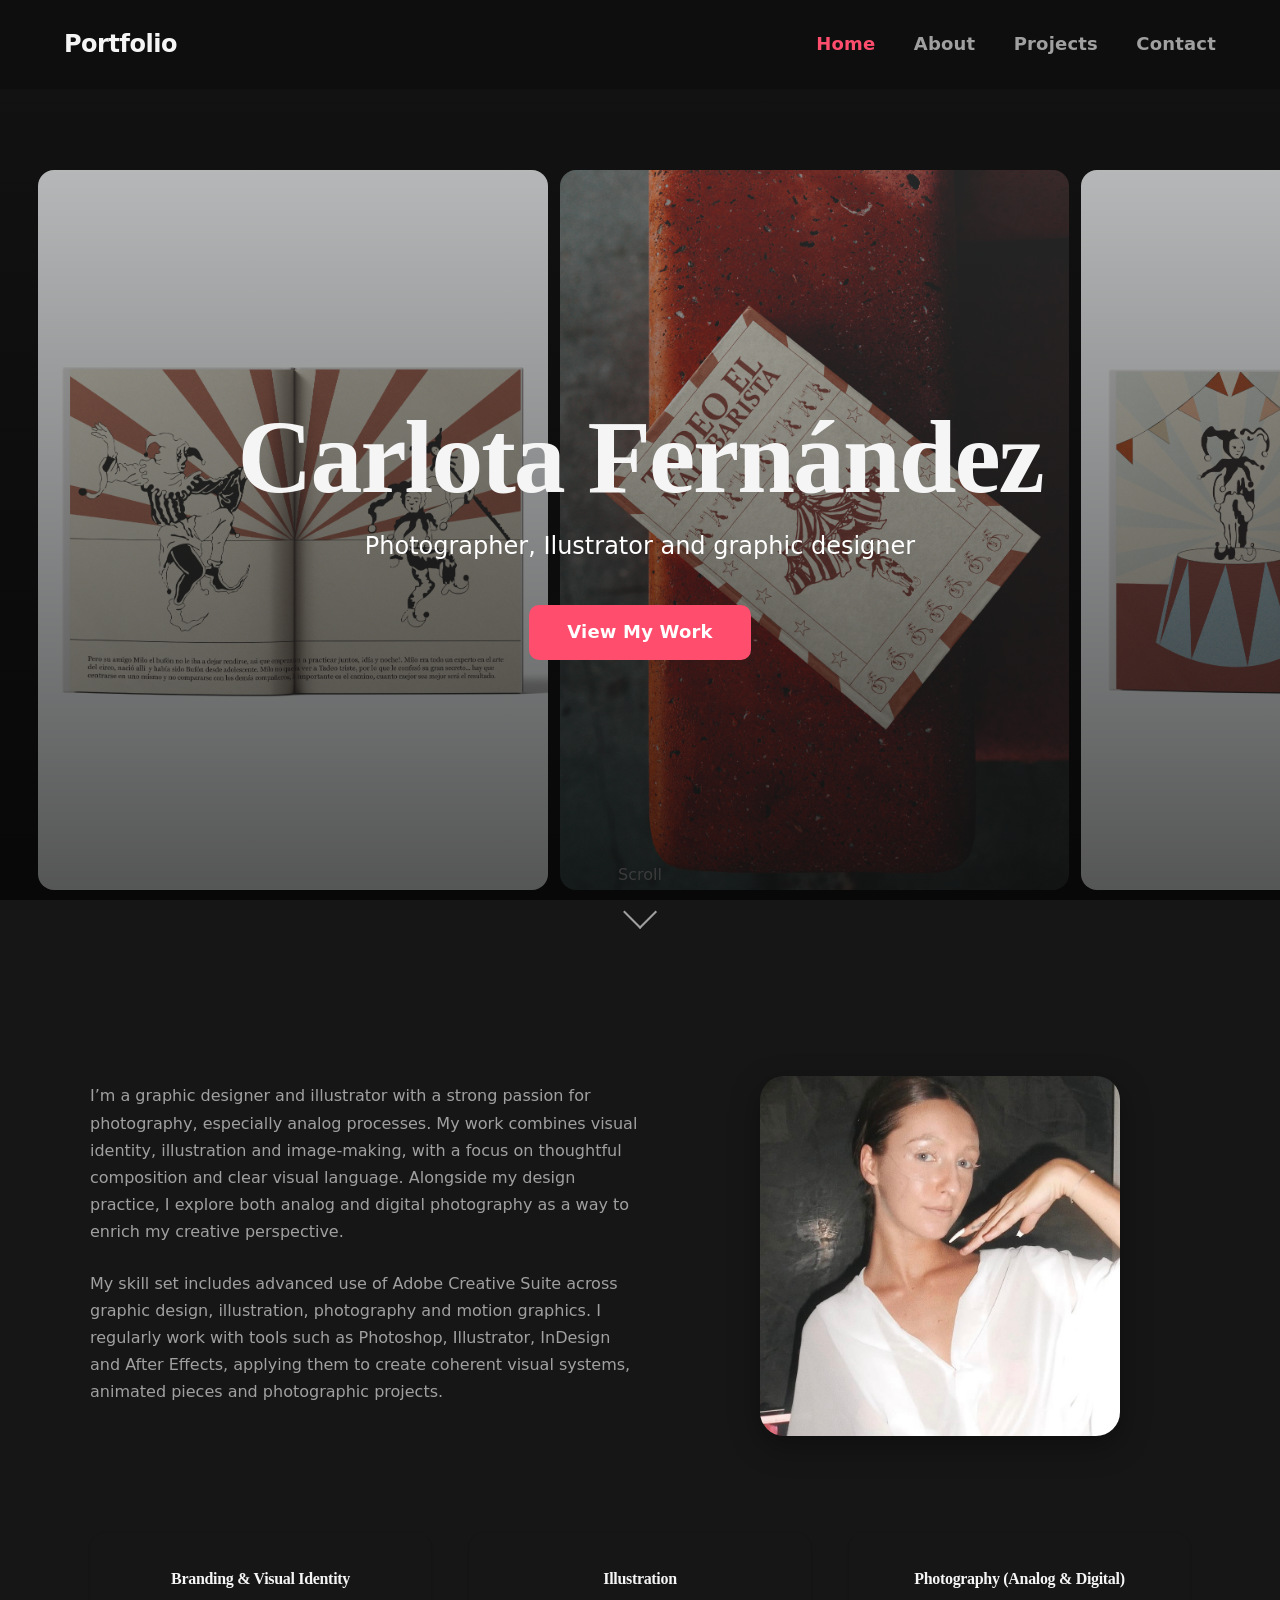
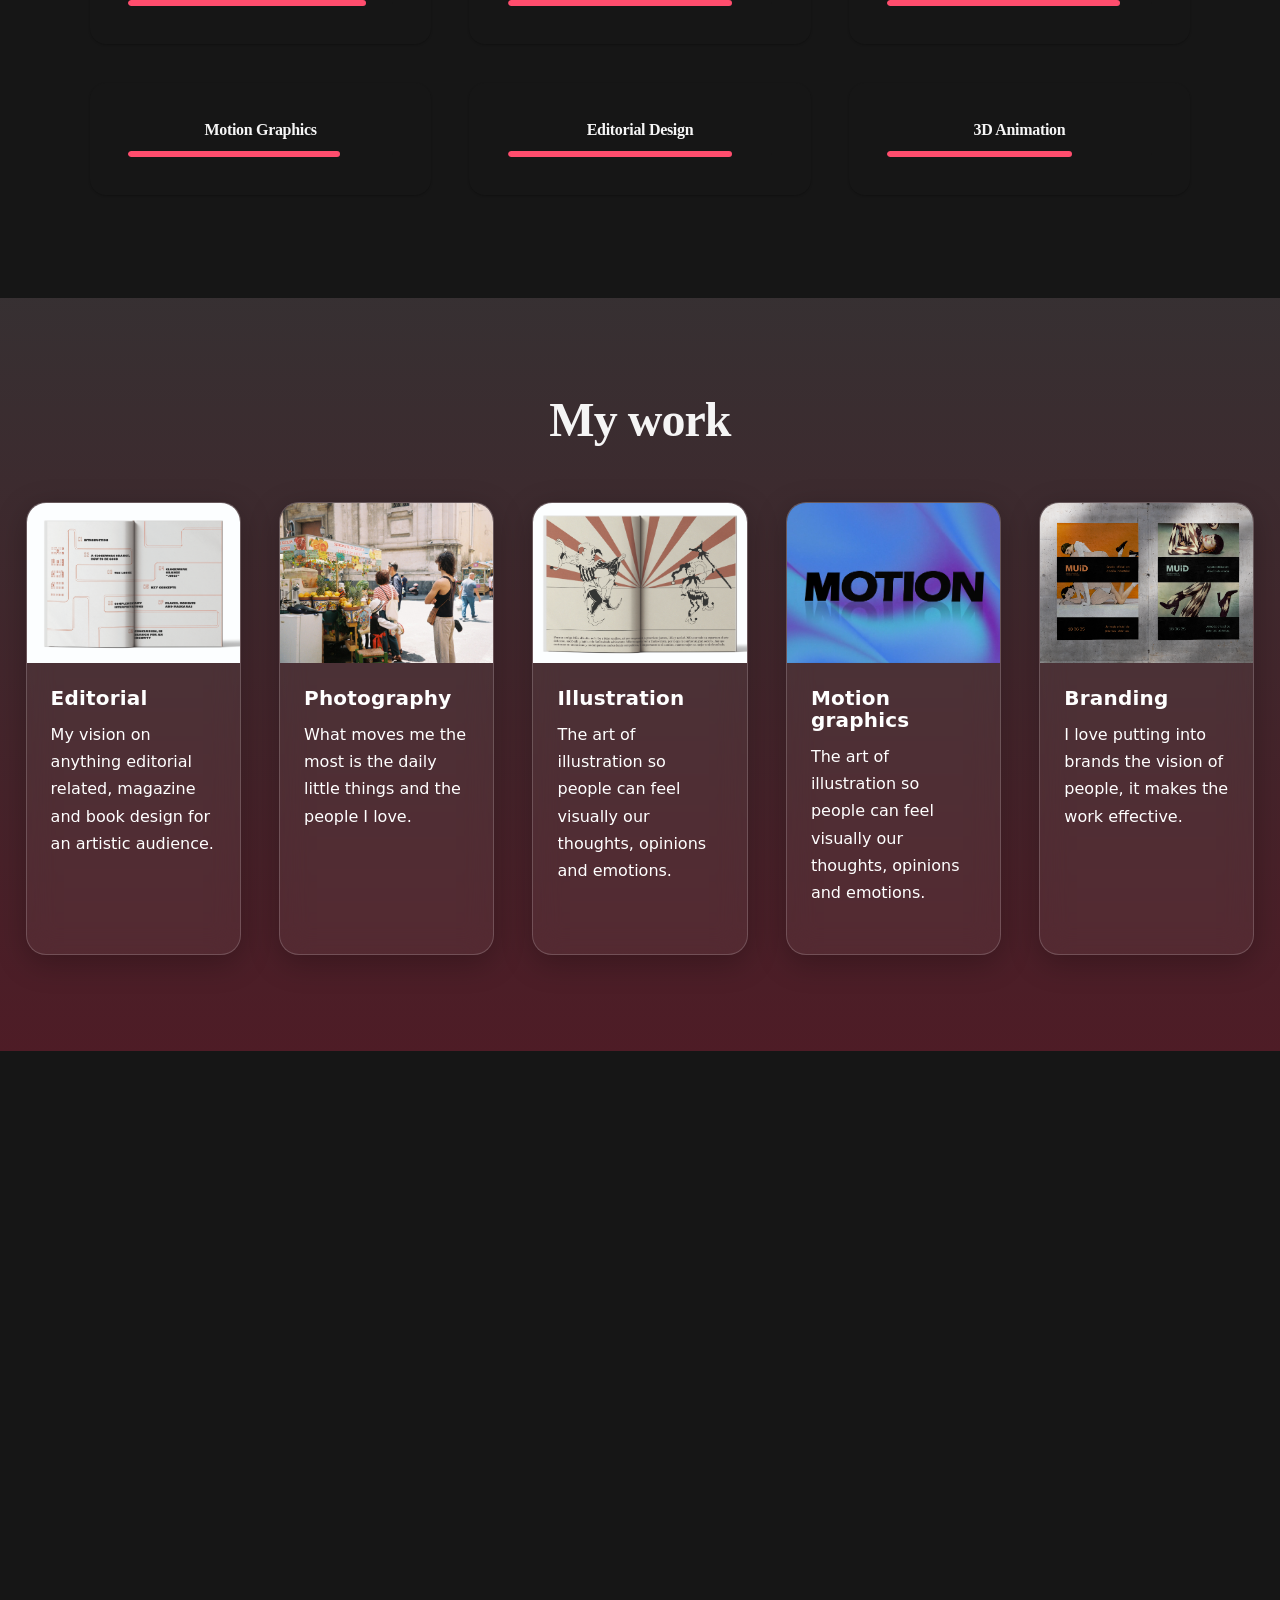
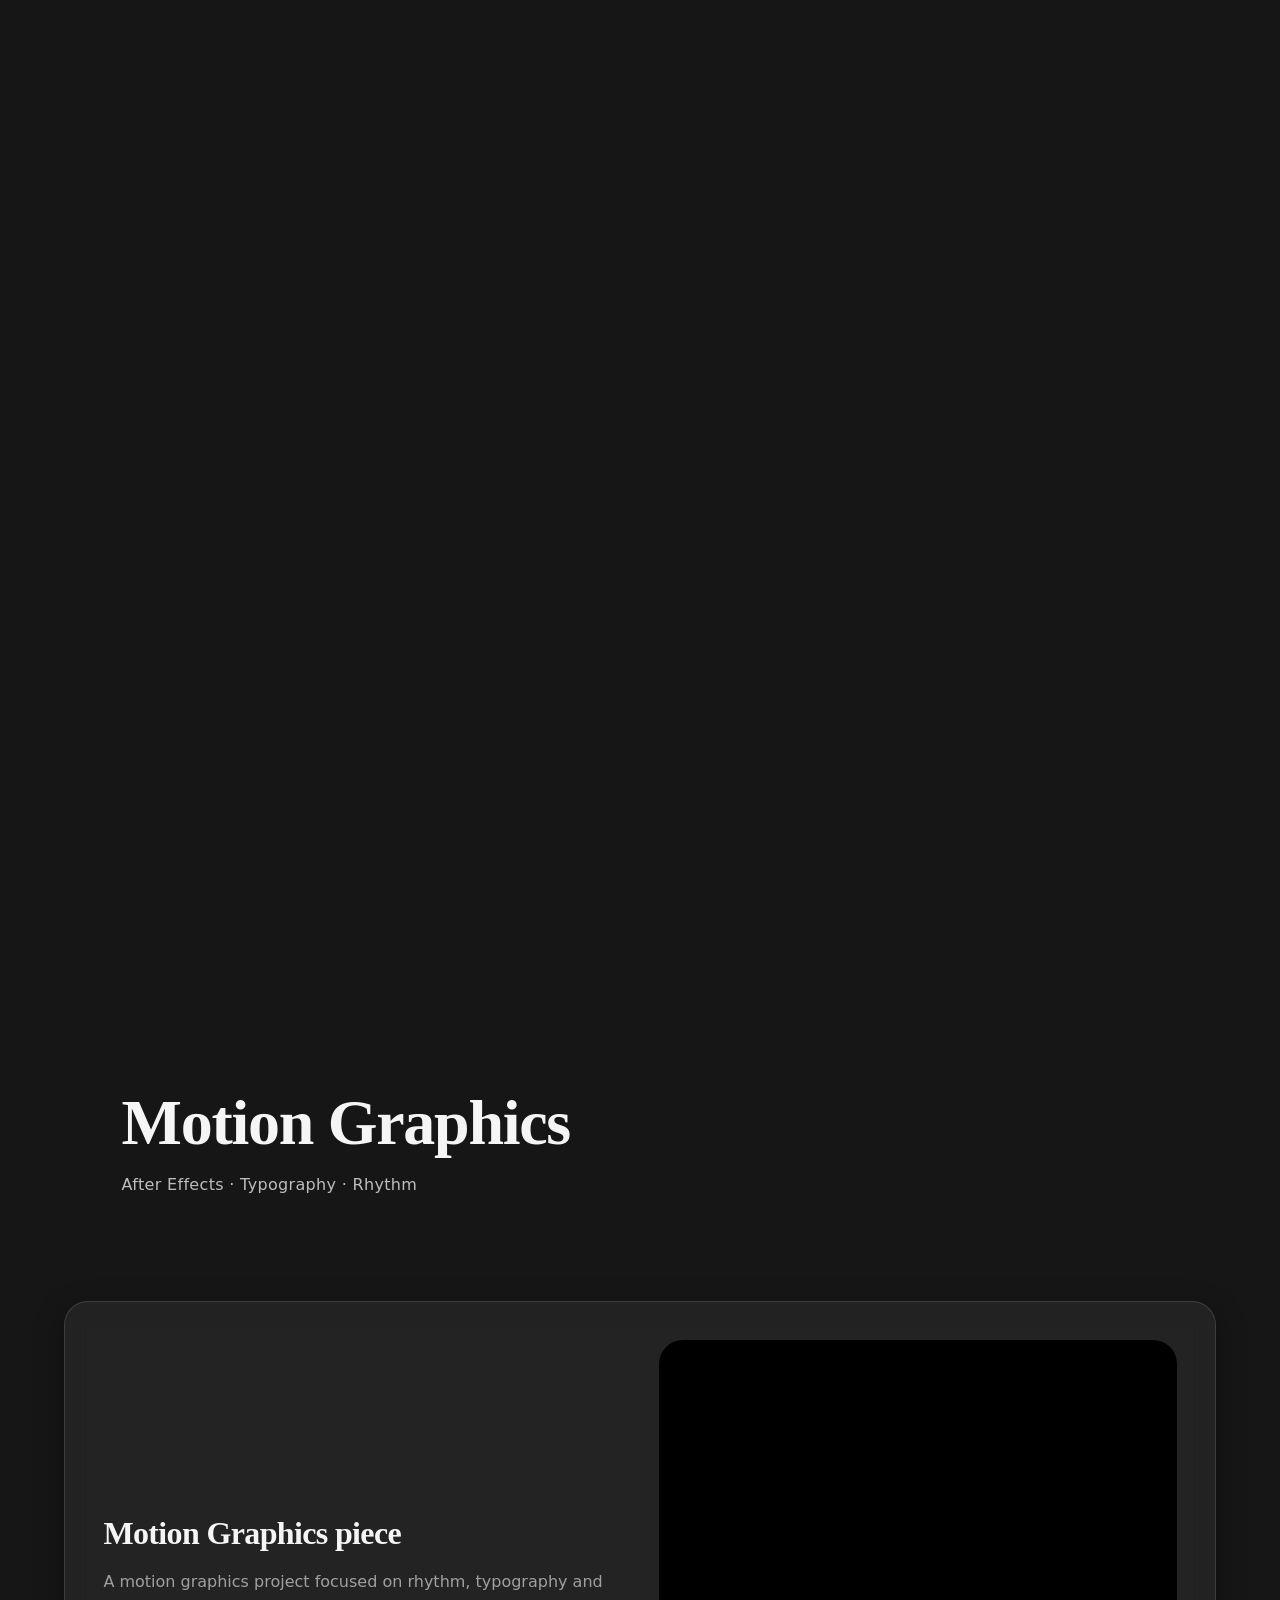
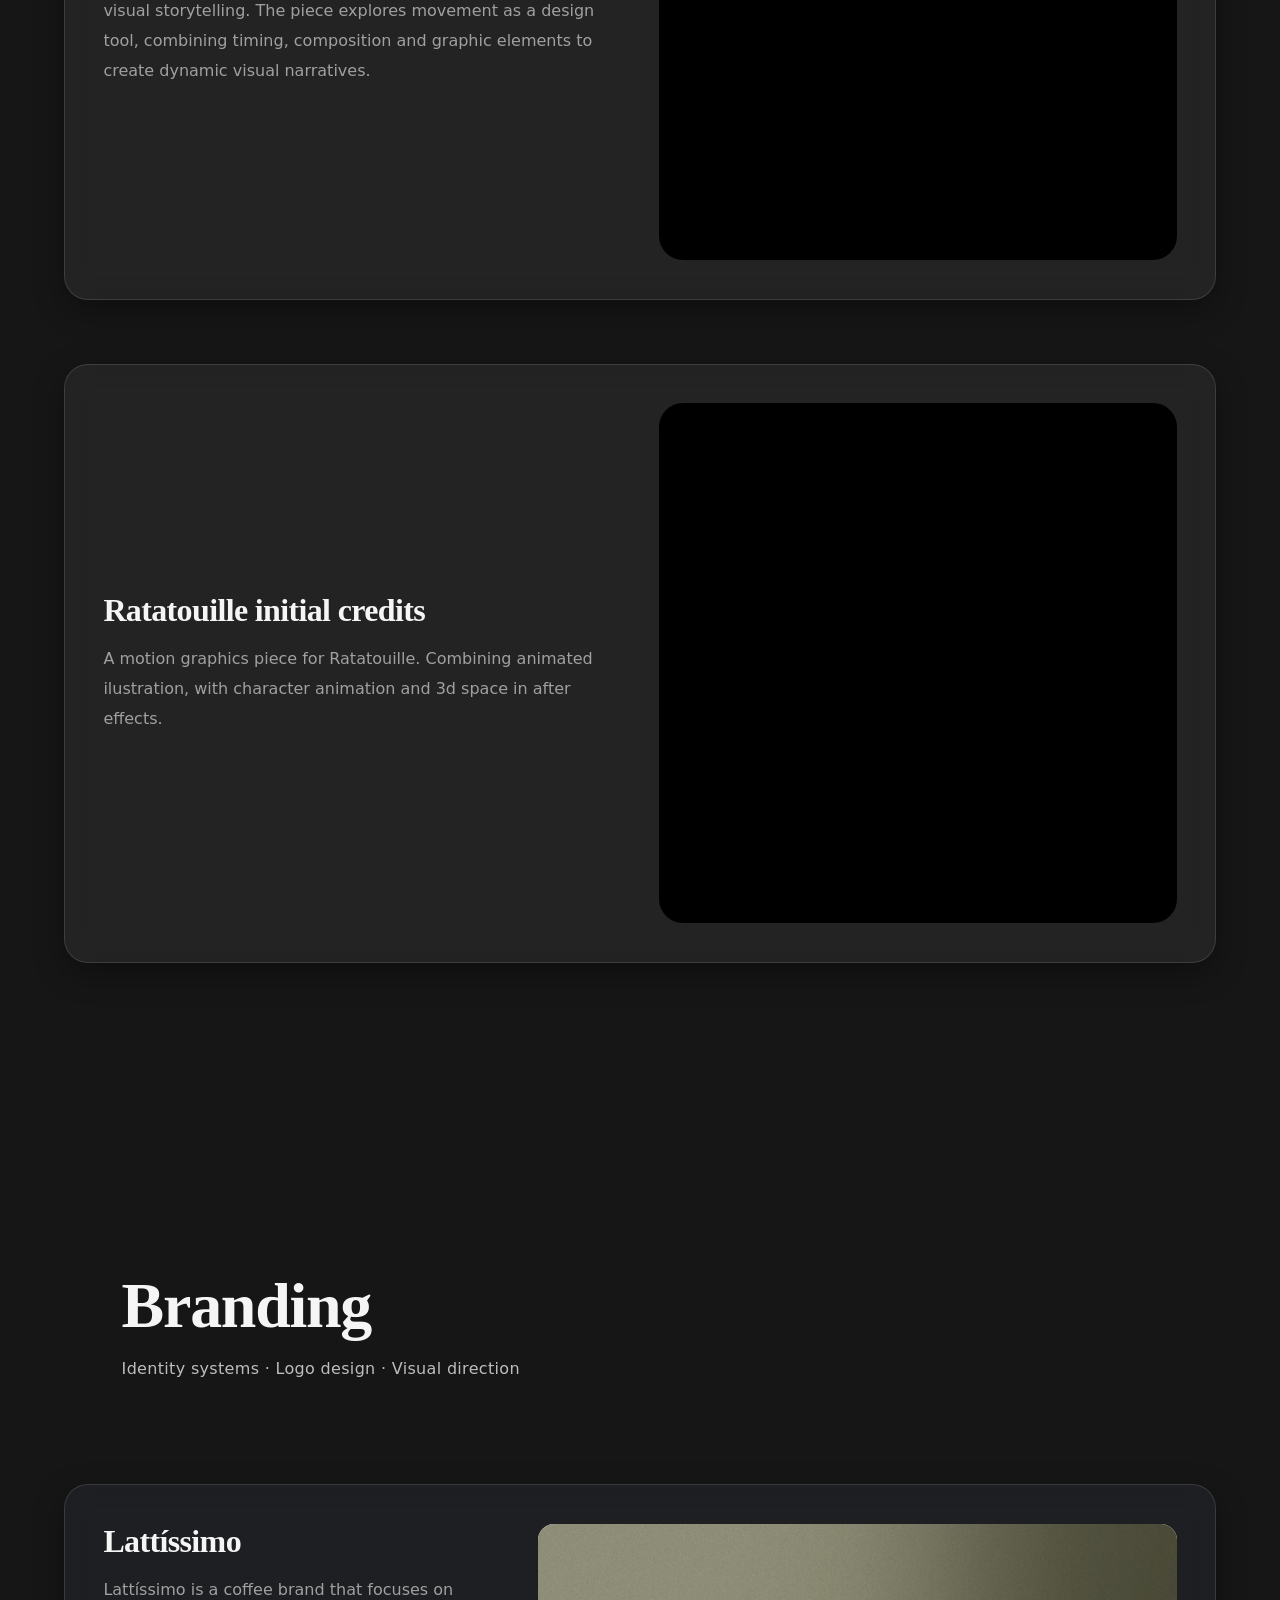
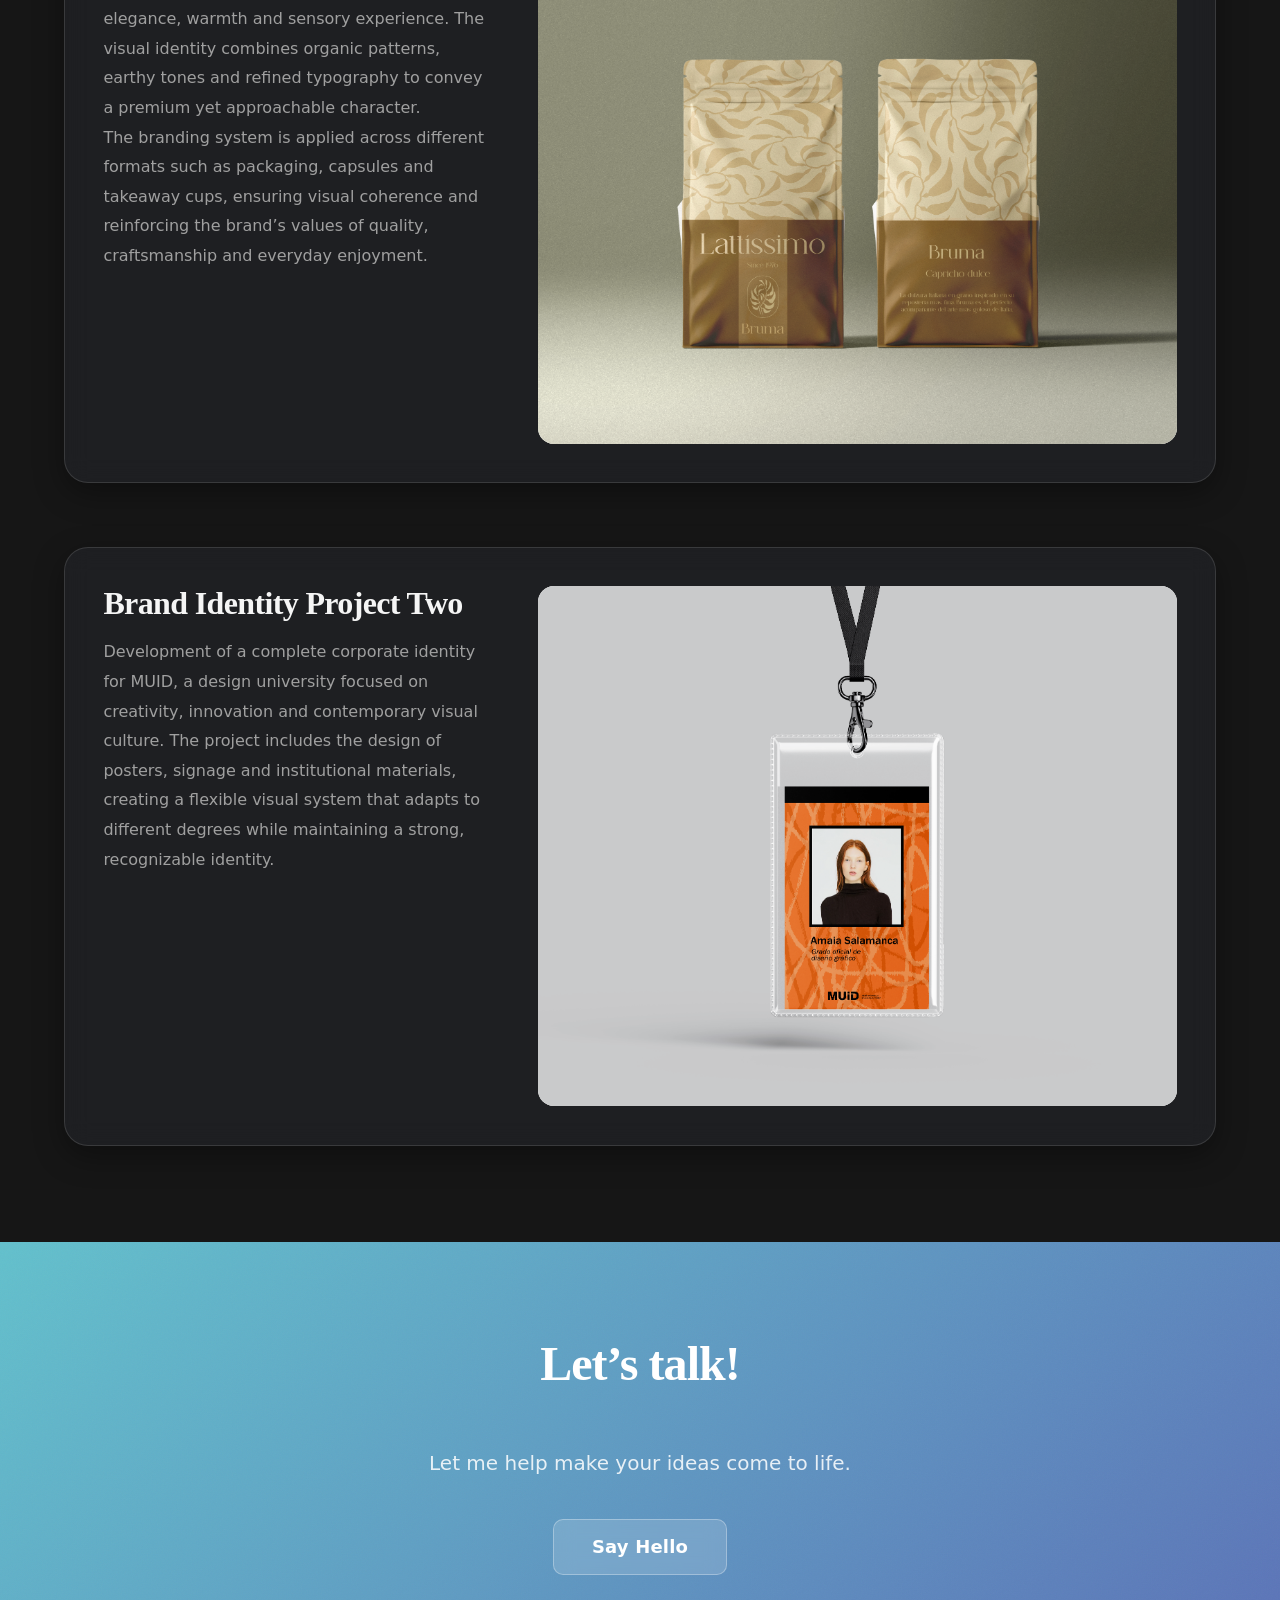
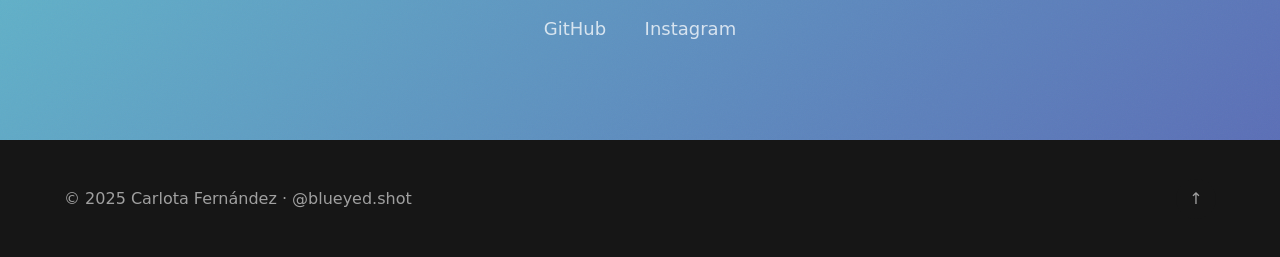
==== commit 3d9bc6b9: "arreglo responsive footer y contact" ====
--- a/index.html
+++ b/index.html
@@ -199,12 +199,14 @@
 		<div class="nav-container">
 			<a href="#" class="nav-logo">Portfolio</a>
 
-			<!-- Added: mobile nav toggle (hidden on desktop via media query above) -->
 			<button class="nav-toggle" aria-controls="primary-navigation" aria-expanded="false"
 				aria-label="Toggle menu">
-				<span class="hamburger" aria-hidden="true"></span>
+				<span class="bar"></span>
+				<span class="bar"></span>
+				<span class="bar"></span>
 				<span class="sr-only">Menu</span>
 			</button>
+
 
 			<ul id="primary-navigation" class="nav-links">
 				<li><a href="#hero">Home</a></li>
@@ -732,27 +734,44 @@
 			<!-- Contact Section -->
 			<section id="contact" class="section contact">
 				<div class="container">
-					<h2 class="section-title animate-on-scroll">Let´s talk!</h2>
+					<h2 class="section-title animate-on-scroll">Let’s talk!</h2>
+
 					<div class="contact-content animate-on-scroll">
 						<p>Let me help make your ideas come to life.</p>
+
 						<a href="mailto:hello@example.com" class="btn btn-primary">Say Hello</a>
+
 						<div class="social-links">
-							<a href="#" aria-label="GitHub">GitHub</a>
-							<a href="#" aria-label="LinkedIn">LinkedIn</a>
-							<a href="#" aria-label="Instagram">Instagram</a>
+							<a href="https://github.com/carlotafdez7" target="_blank" rel="noopener noreferrer"
+								aria-label="GitHub profile">
+								GitHub
+							</a>
+
+							<a href="https://www.instagram.com/blueyed.shot/" target="_blank" rel="noopener noreferrer"
+								aria-label="Instagram profile">
+								Instagram
+							</a>
 						</div>
 					</div>
 				</div>
 			</section>
+		</section>
 	</main>
 
-	<!-- Footer -->
 	<footer class="footer">
 		<div class="container">
-			<p>&copy; 2025 Jane Developer. Built with vanilla HTML, CSS & JS.</p>
+			<p>
+				&copy; 2025 Carlota Fernández ·
+				<a href="https://www.instagram.com/blueyed.shot" target="_blank" rel="noopener noreferrer"
+					aria-label="Instagram">
+					@blueyed.shot
+				</a>
+			</p>
+
 			<a href="#hero" class="back-to-top" aria-label="Back to top">↑</a>
 		</div>
 	</footer>
+
 
 	<!-- small script to toggle mobile nav -->
 	<script>
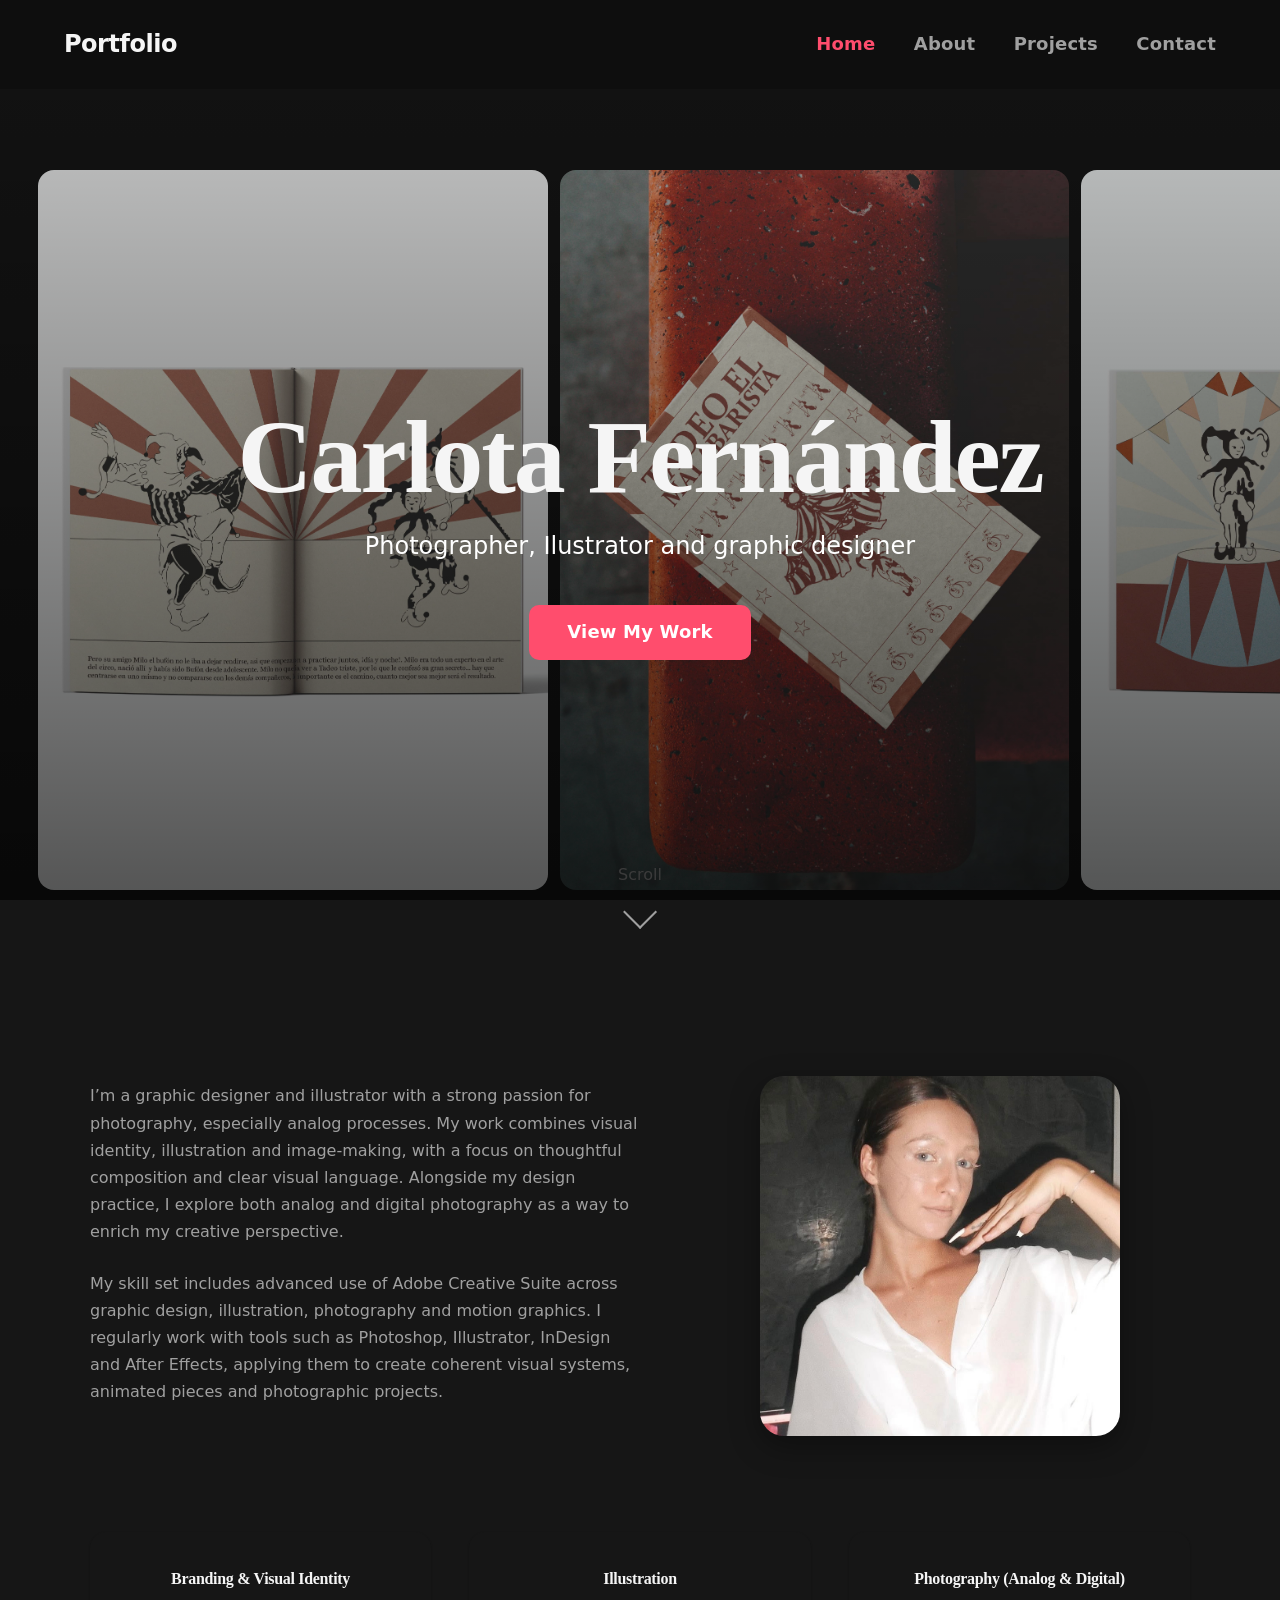
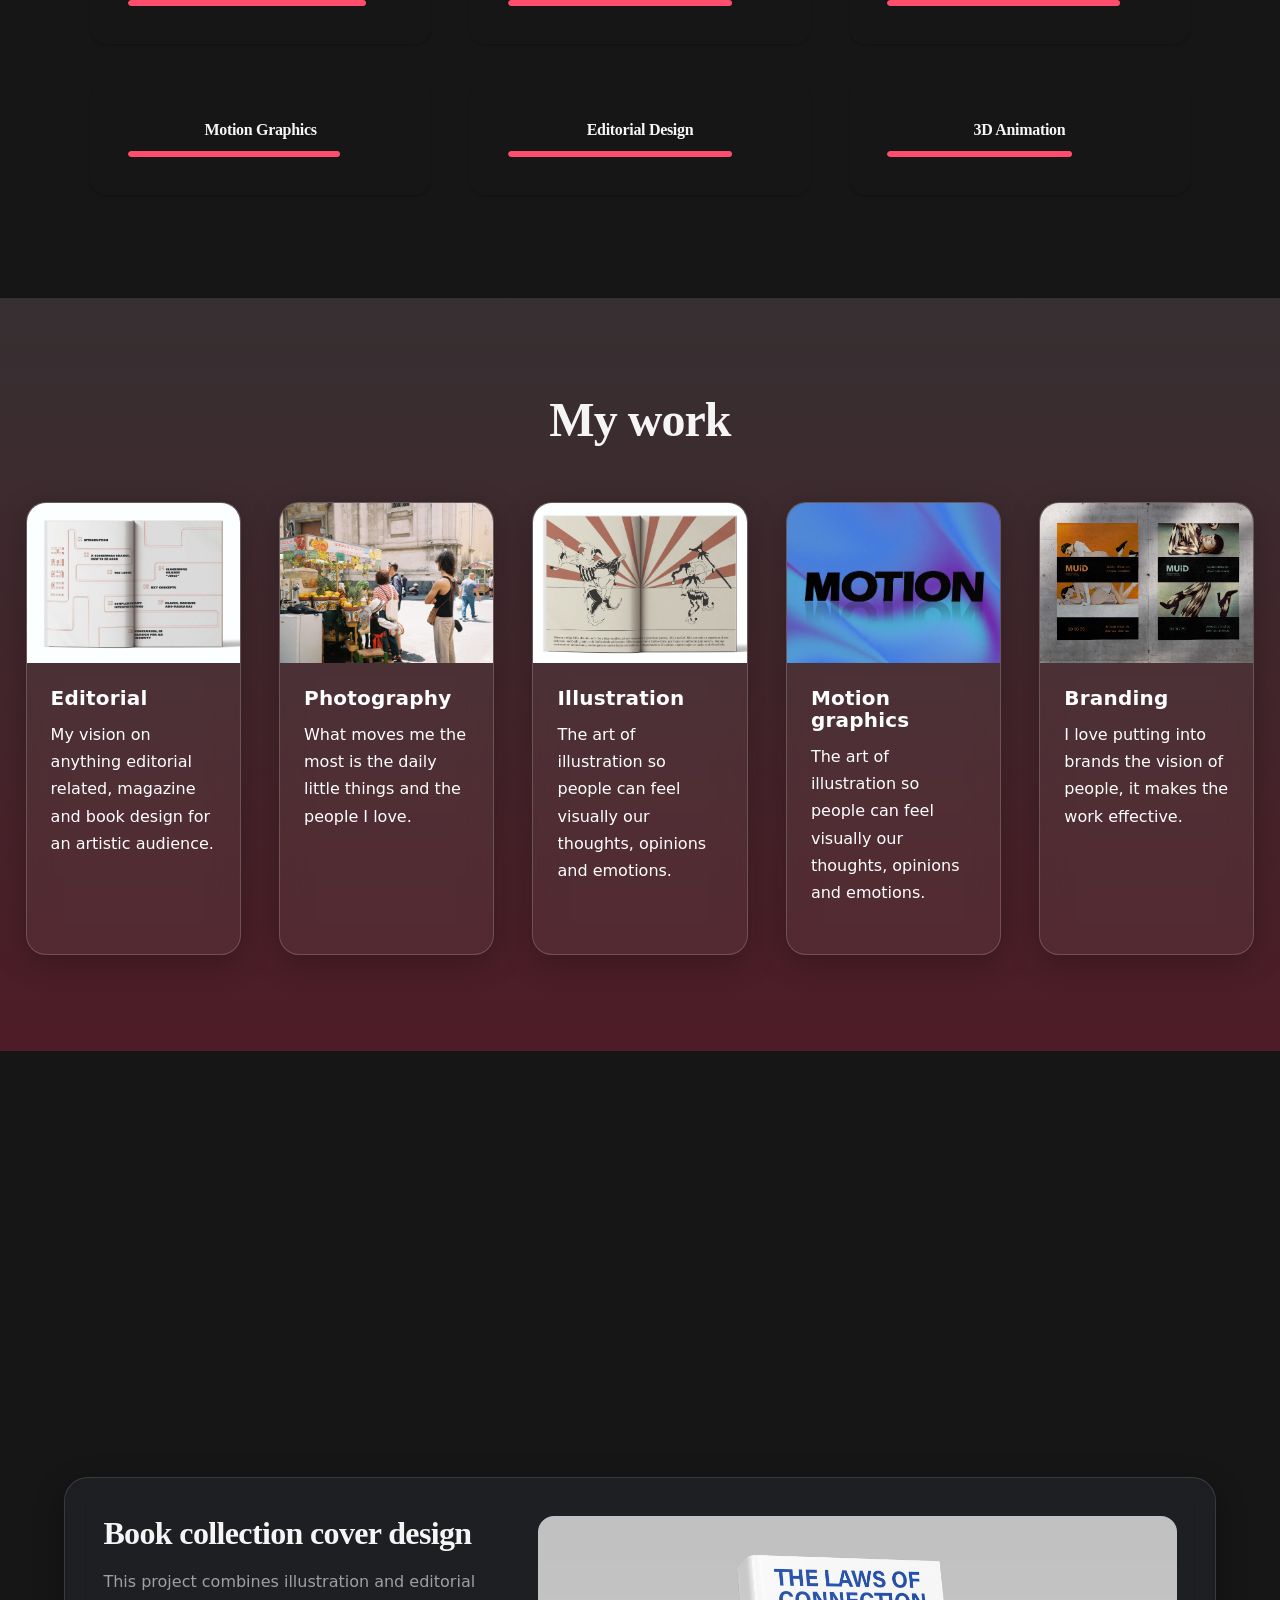
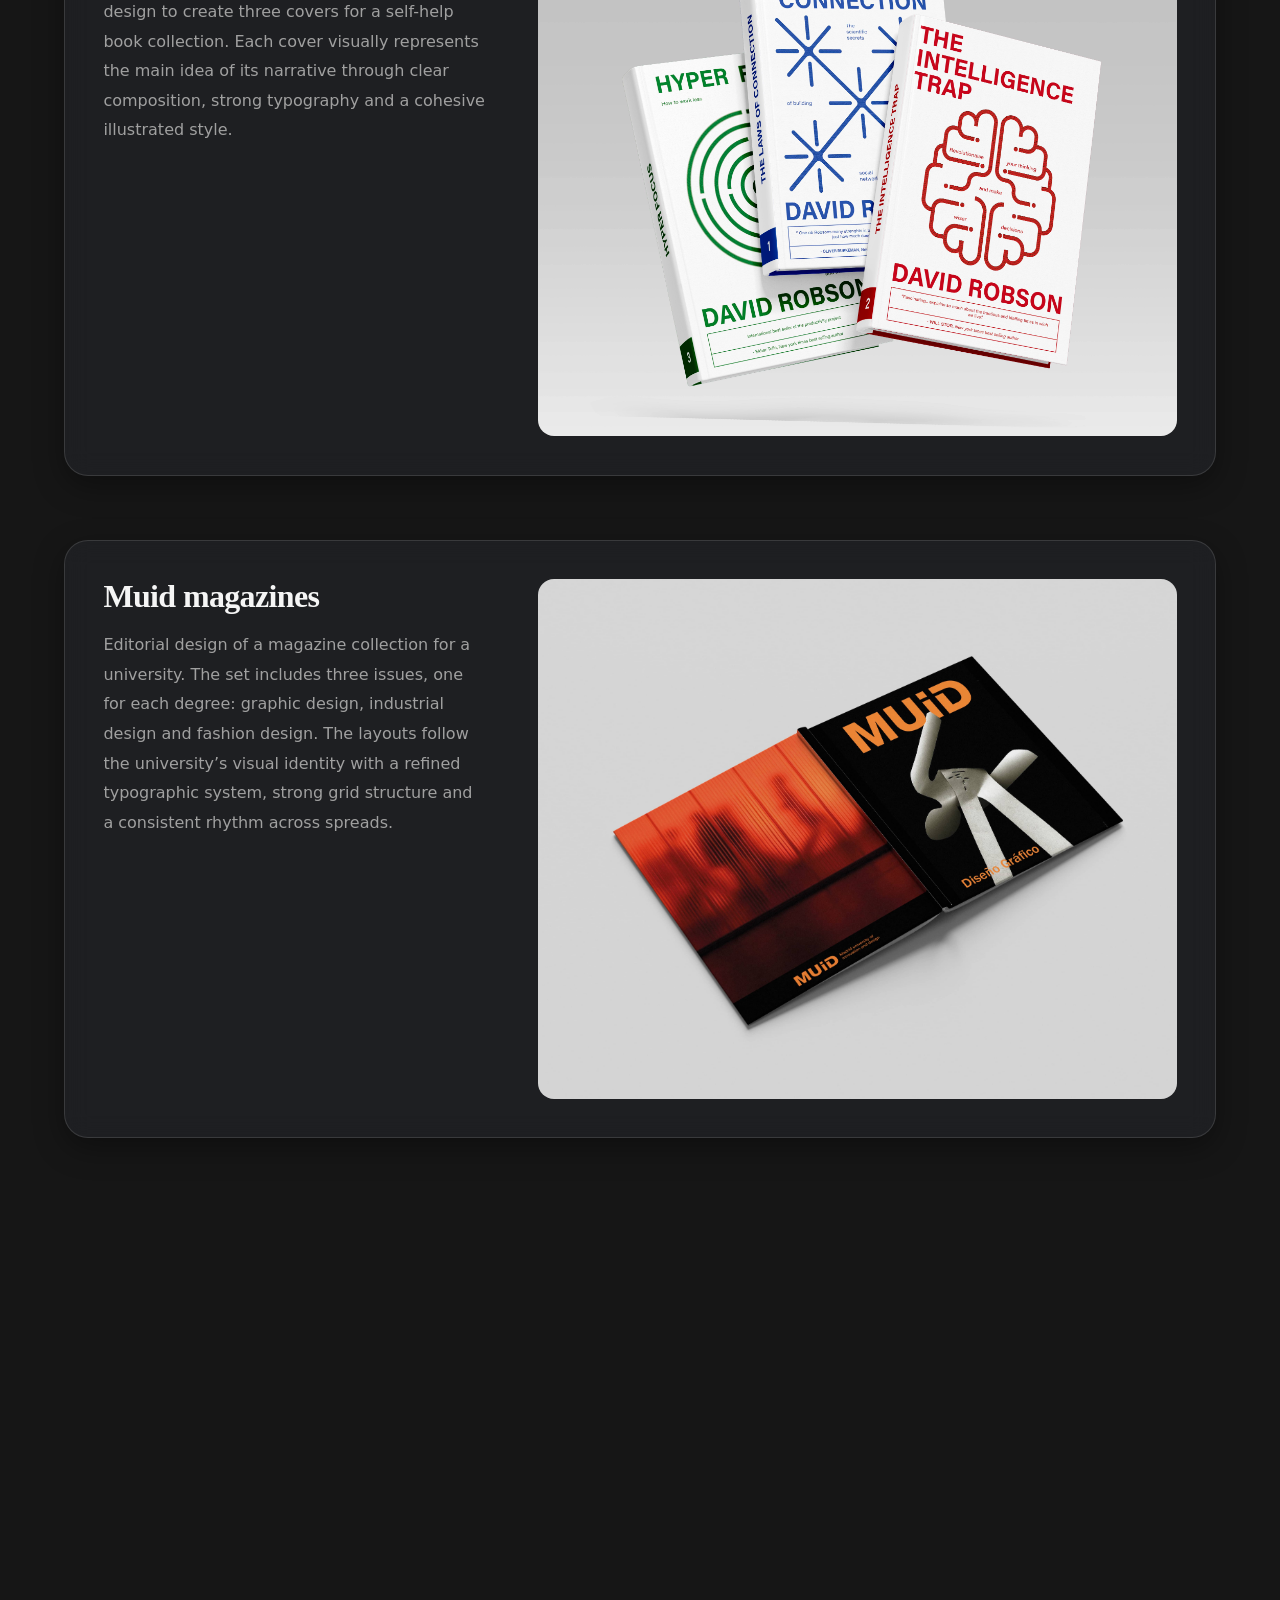
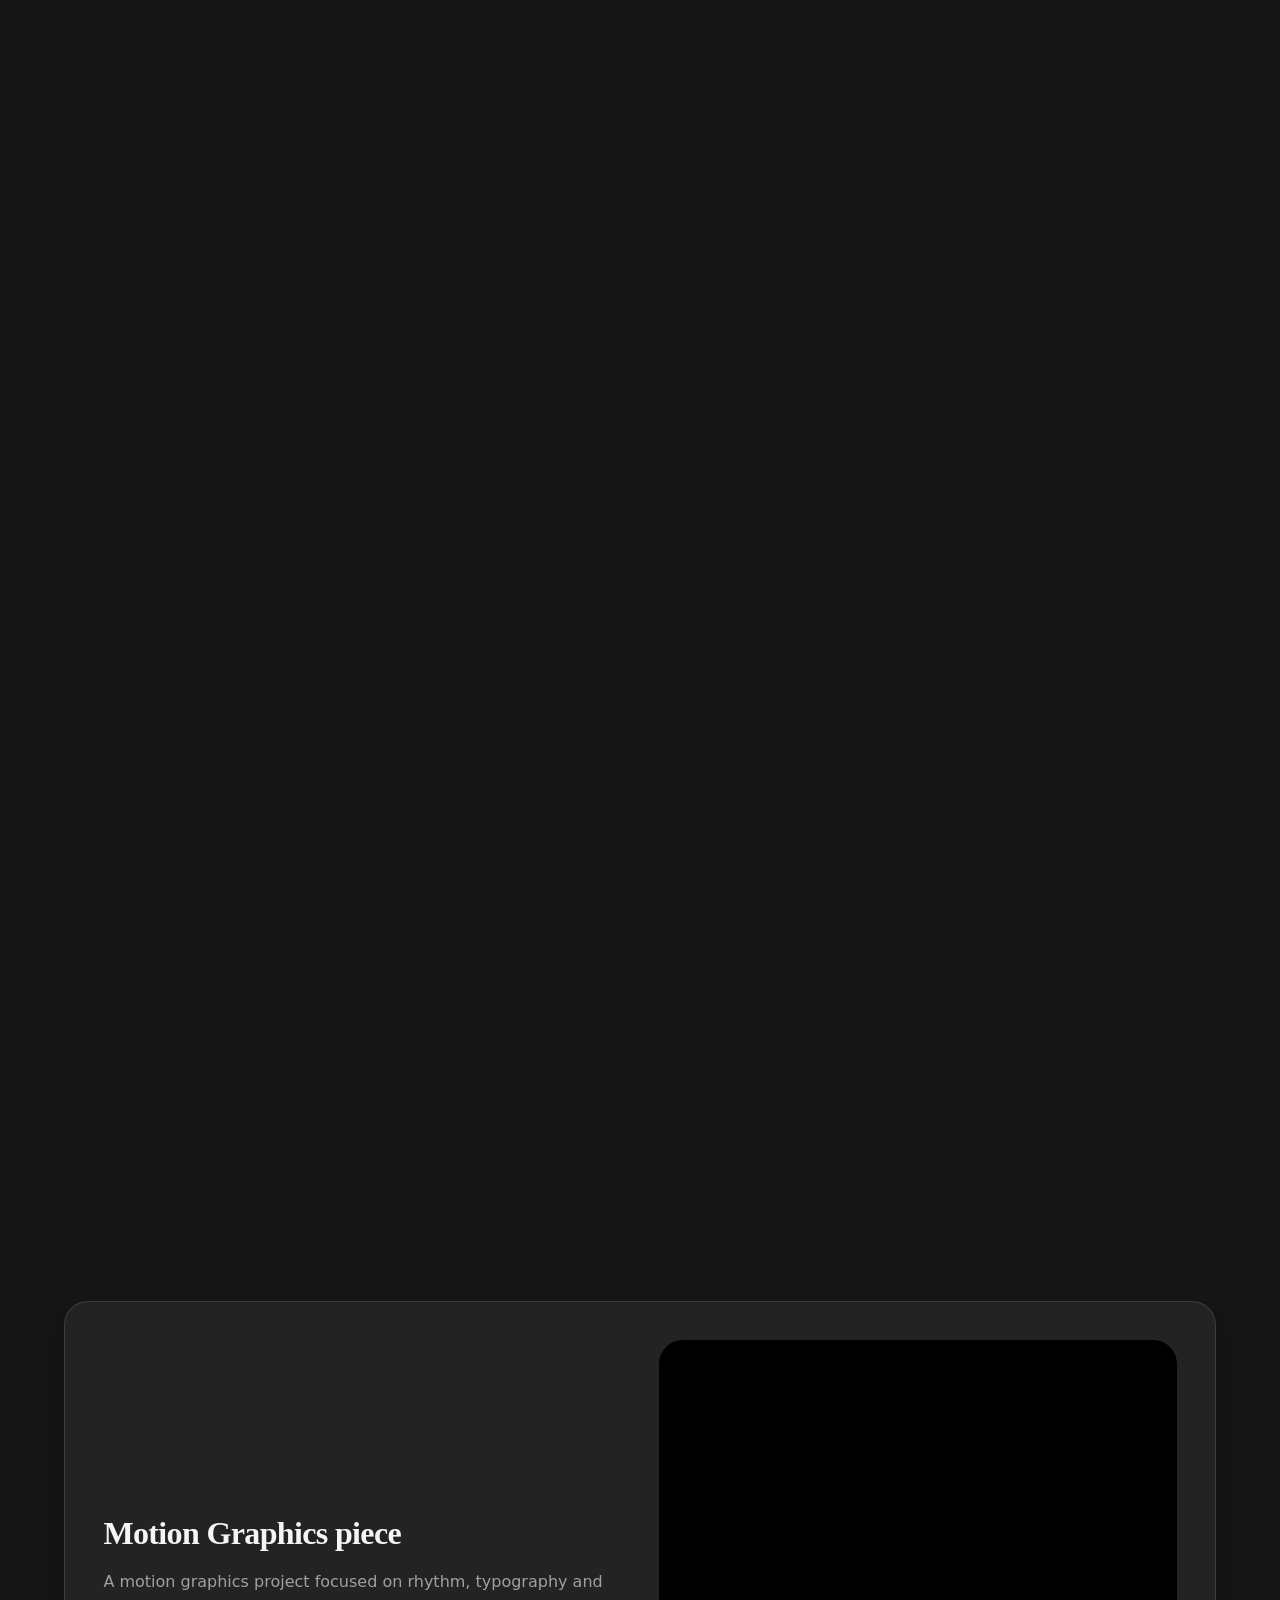
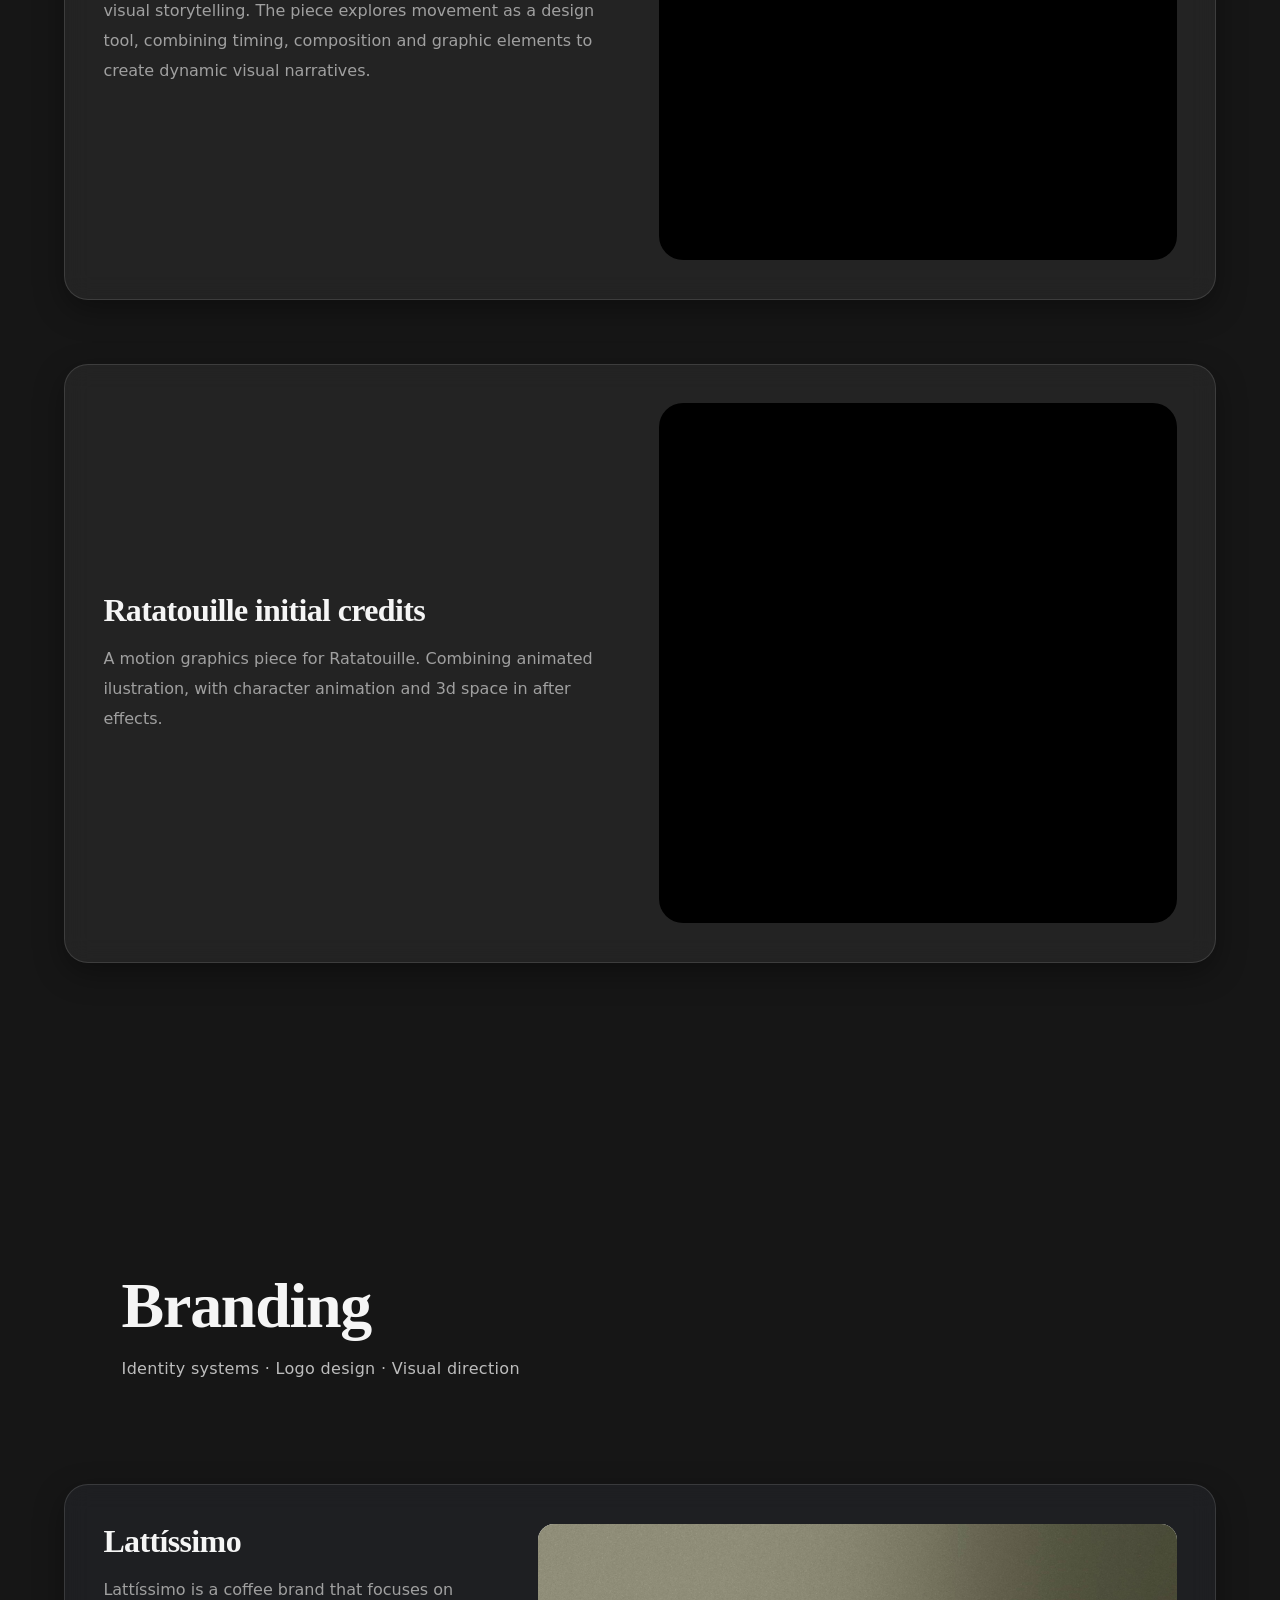
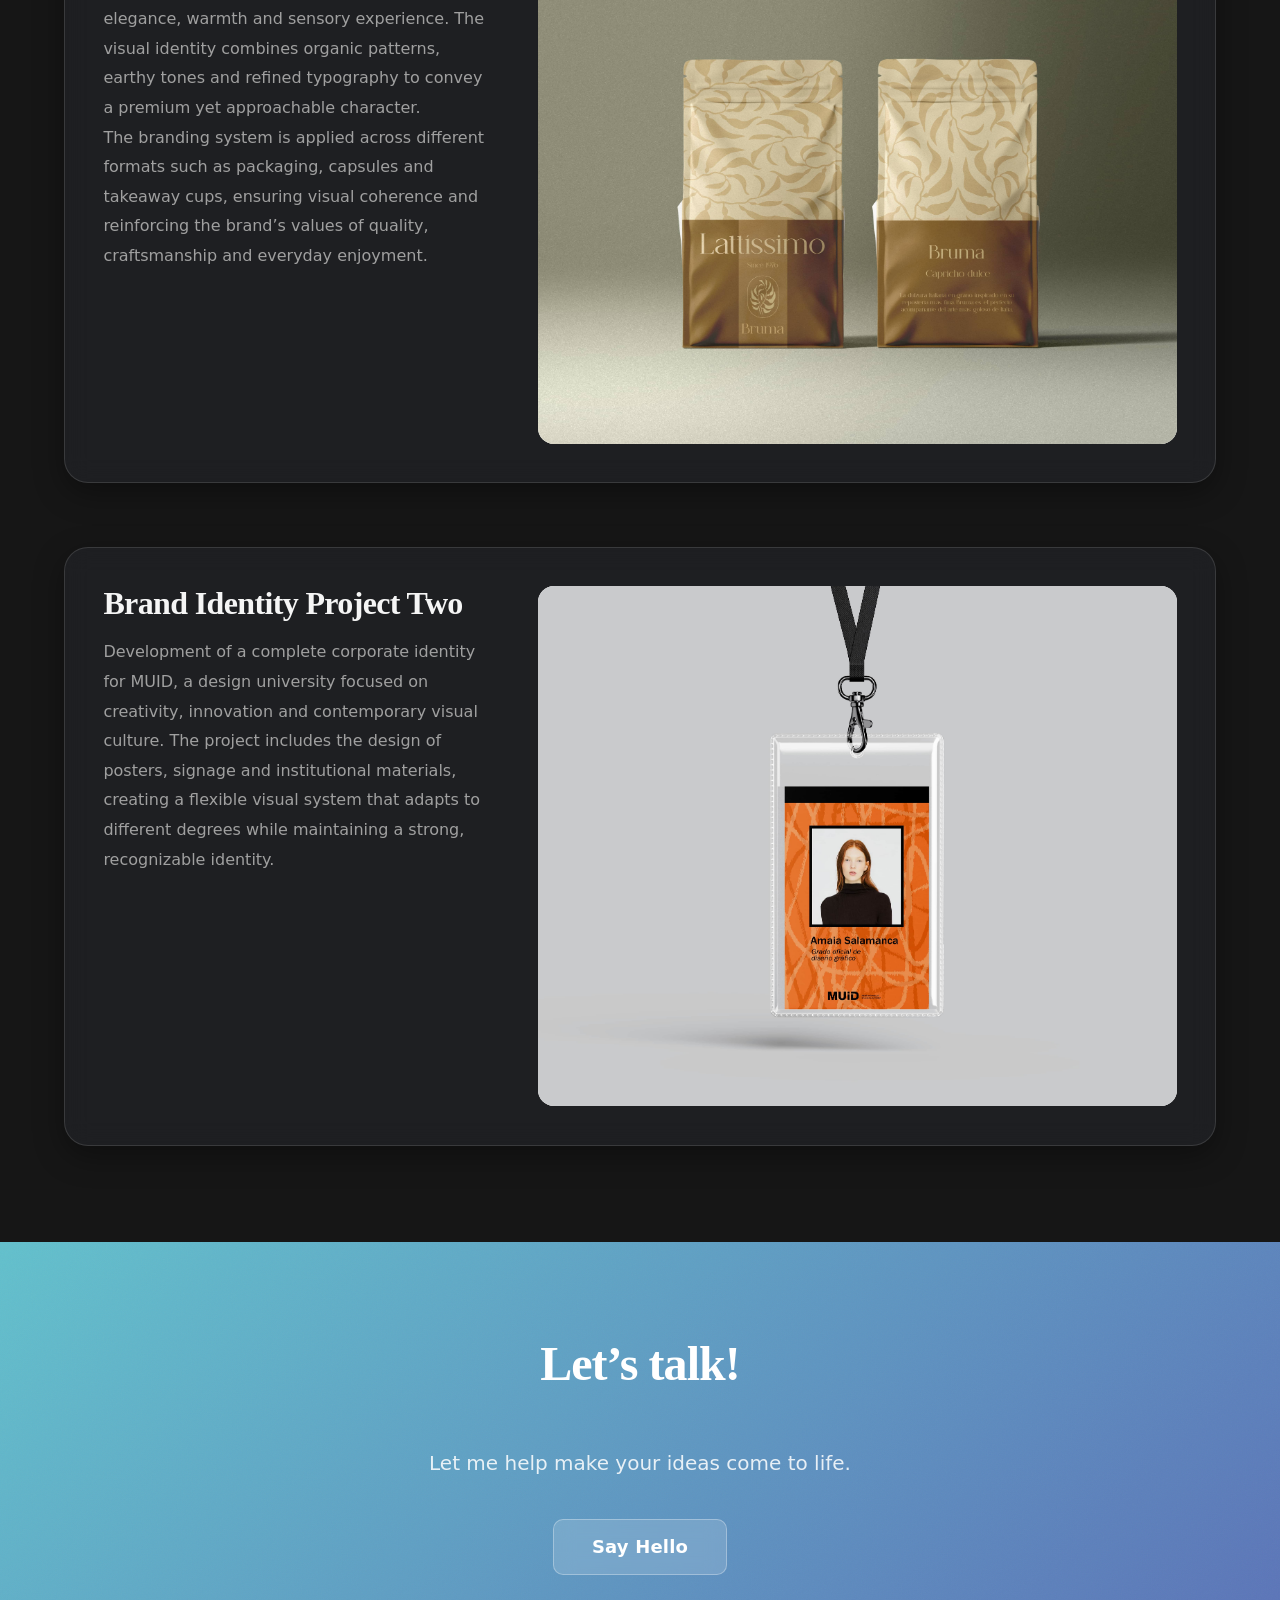
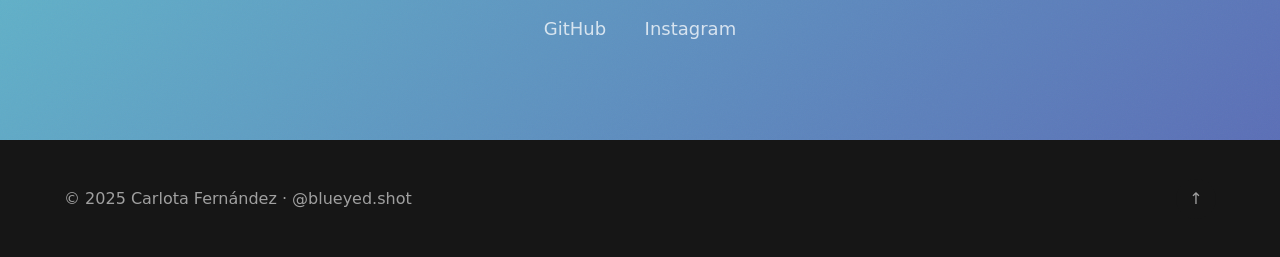
==== commit 44e9d406: "ultimos ajustes compresion jpgs bajar peso" ====
--- a/index.html
+++ b/index.html
@@ -395,7 +395,7 @@
 						<article class="project-card">
 							<a href="#branding" class="project-link">
 								<div class="project-image">
-									<img src="assets/img/carrusel/17.jpg" alt="Branding projects" loading="lazy" />
+									<img src="assets/img/Branding/muid/7.jpg" alt="Branding projects" loading="lazy" />
 								</div>
 								<div class="project-content">
 									<h3>Branding</h3>
@@ -461,11 +461,11 @@
 
 						<div class="editorial-carousel">
 							<div class="editorial-track">
-								<img src="assets/img/editorial/muid/2.png" alt="Muid magazine spread 1">
-								<img src="assets/img/editorial/muid/8.png" alt="Muid magazine spread 2">
-								<img src="assets/img/editorial/muid/4.png" alt="Muid magazine spread 3">
-								<img src="assets/img/editorial/muid/7.png" alt="Muid magazine spread 4">
-								<img src="assets/img/editorial/muid/todas.png" alt="Muid magazine collection overview">
+								<img src="assets/img/editorial/muid/2.jpg" alt="Muid magazine spread 1">
+								<img src="assets/img/editorial/muid/8.jpg" alt="Muid magazine spread 2">
+								<img src="assets/img/editorial/muid/4.jpg" alt="Muid magazine spread 3">
+								<img src="assets/img/editorial/muid/7.jpg" alt="Muid magazine spread 4">
+								<img src="assets/img/editorial/muid/todas.jpg" alt="Muid magazine collection overview">
 							</div>
 						</div>
 					</article>
@@ -563,10 +563,10 @@
 
 						<div class="illustration-carousel">
 							<div class="illustration-track">
-								<img src="assets/img/ilustracion/tadeo1.png" alt="Illustration project 1 image 1">
-								<img src="assets/img/ilustracion/tadeo2.png" alt="Illustration project 1 image 2">
-								<img src="assets/img/ilustracion/tadeo3.png" alt="Illustration project 1 image 3">
-								<img src="assets/img/ilustracion/tadeo4.png" alt="Illustration project 1 image 4">
+								<img src="assets/img/ilustracion/tadeo1.jpg" alt="Illustration project 1 image 1">
+								<img src="assets/img/ilustracion/tadeo2.jpg" alt="Illustration project 1 image 2">
+								<img src="assets/img/ilustracion/tadeo3.jpg" alt="Illustration project 1 image 3">
+								<img src="assets/img/ilustracion/tadeo4.jpg" alt="Illustration project 1 image 4">
 							</div>
 						</div>
 					</article>
@@ -593,13 +593,13 @@
 
 						<div class="illustration-carousel">
 							<div class="illustration-track">
-								<img src="assets/img/ilustracion/5.png" alt="Illustration project 1 image 1">
-								<img src="assets/img/ilustracion/2.png" alt="Illustration project 1 image 2">
-								<img src="assets/img/ilustracion/1.png" alt="Illustration project 1 image 3">
-								<img src="assets/img/ilustracion/4.png" alt="Illustration project 1 image 4">
-								<img src="assets/img/ilustracion/3.png" alt="Illustration project 1 image 5">
-								<img src="assets/img/ilustracion/6.png" alt="Illustration project 1 image 4">
-								<img src="assets/img/ilustracion/7.png" alt="Illustration project 1 image 5">
+								<img src="assets/img/ilustracion/5.jpg" alt="Illustration project 1 image 1">
+								<img src="assets/img/ilustracion/2.jpg" alt="Illustration project 1 image 2">
+								<img src="assets/img/ilustracion/1.jpg" alt="Illustration project 1 image 3">
+								<img src="assets/img/ilustracion/4.jpg" alt="Illustration project 1 image 4">
+								<img src="assets/img/ilustracion/3.jpg" alt="Illustration project 1 image 5">
+								<img src="assets/img/ilustracion/6.jpg" alt="Illustration project 1 image 4">
+								<img src="assets/img/ilustracion/7.jpg" alt="Illustration project 1 image 5">
 							</div>
 					</article>
 
@@ -692,12 +692,12 @@
 
 						<div class="branding-carousel">
 							<div class="branding-track">
-								<img src="assets/img/Branding/1.png" alt="Branding project one image 1">
-								<img src="assets/img/Branding/2.png" alt="Branding project one image 2">
-								<img src="assets/img/Branding/3.png" alt="Branding project one image 3">
-								<img src="assets/img/Branding/4.png" alt="Branding project one image 4">
-								<img src="assets/img/Branding/5.png" alt="Branding project one image 5">
-								<img src="assets/img/Branding/6.png" alt="Branding project one image 6">
+								<img src="assets/img/Branding/1.jpg" alt="Branding project one image 1">
+								<img src="assets/img/Branding/2.jpg" alt="Branding project one image 2">
+								<img src="assets/img/Branding/3.jpg" alt="Branding project one image 3">
+								<img src="assets/img/Branding/4.jpg" alt="Branding project one image 4">
+								<img src="assets/img/Branding/5.jpg" alt="Branding project one image 5">
+								<img src="assets/img/Branding/6.webp" alt="Branding project one image 6">
 							</div>
 						</div>
 					</article>
@@ -718,12 +718,12 @@
 
 						<div class="branding-carousel">
 							<div class="branding-track">
-								<img src="assets/img/Branding/muid/1.png" alt="Branding project two image 1">
-								<img src="assets/img/Branding/muid/2.png" alt="Branding project two image 2">
-								<img src="assets/img/Branding/muid/3.png" alt="Branding project two image 3">
-								<img src="assets/img/Branding/muid/4.png" alt="Branding project two image 4">
-								<img src="assets/img/Branding/muid/5.png" alt="Branding project two image 5">
-								<img src="assets/img/Branding/muid/6.png" alt="Branding project two image 6">
+								<img src="assets/img/Branding/muid/1.jpg" alt="Branding project two image 1">
+								<img src="assets/img/Branding/muid/2.jpg" alt="Branding project two image 2">
+								<img src="assets/img/Branding/muid/3.jpg" alt="Branding project two image 3">
+								<img src="assets/img/Branding/muid/4.jpg" alt="Branding project two image 4">
+								<img src="assets/img/Branding/muid/5.jpg" alt="Branding project two image 5">
+								<img src="assets/img/Branding/muid/6.jpg" alt="Branding project two image 6">
 							</div>
 						</div>
 					</article>
